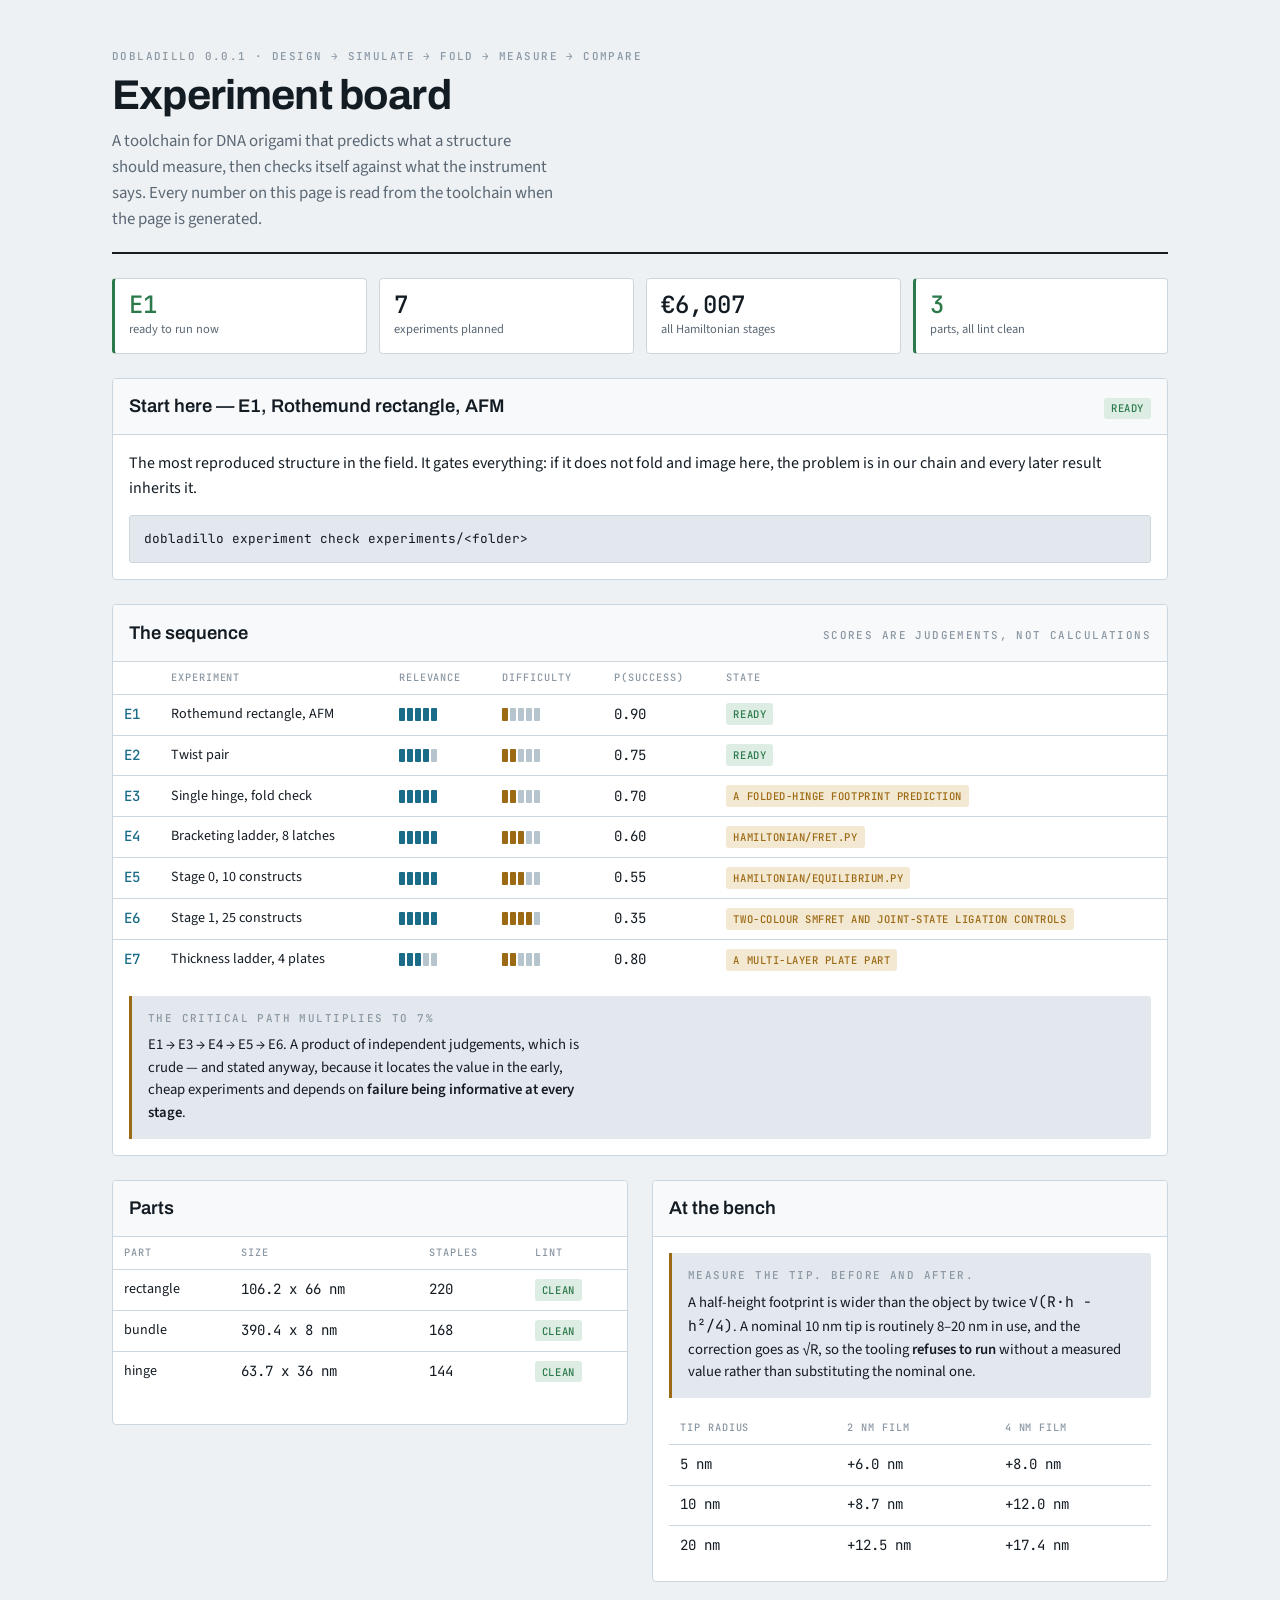
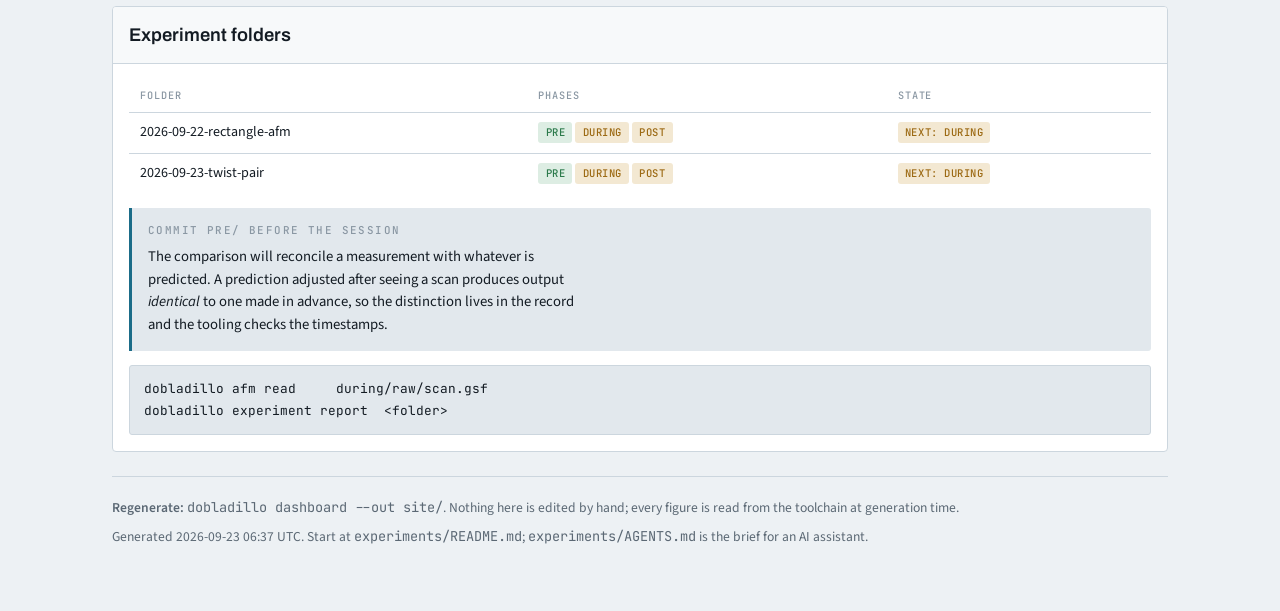
==== dashboard/site/index.html @ 45da9e86 "E2: the readout is a difference of proportions, and it is ready The twist pair does not measure a di" ====
<!doctype html>
<html lang="en"><head><meta charset="utf-8">
<meta name="viewport" content="width=device-width,initial-scale=1">
<title>Dobladillo experiment board</title><link rel="preconnect" href="https://fonts.googleapis.com"><link rel="preconnect" href="https://fonts.gstatic.com" crossorigin><link rel="stylesheet" href="https://fonts.googleapis.com/css2?family=Archivo:wght@500;600;700&family=JetBrains+Mono:wght@400;500&family=Source+Sans+3:wght@400;500;600&display=swap">
<style>
:root{--ground:#EDF1F4;--surface:#FFF;--sunk:#E2E8ED;--raise:#F7F9FA;--ink:#131B23;
--muted:#5B6874;--faint:#8A97A3;--rule:#CCD6DE;--accent:#1B6C88;--accent-soft:#DCEBF0;
--ready:#2C7A4B;--ready-soft:#DDEDE3;--blocked:#9C6A14;--blocked-soft:#F3E8D2;
--bad:#9B3A38;--bad-soft:#F2DEDD;--bar:#B6C4CE;
--fd:"Archivo",system-ui,sans-serif;--fb:"Source Sans 3",system-ui,sans-serif;
--fm:"JetBrains Mono",ui-monospace,monospace}
@media (prefers-color-scheme:dark){:root:not([data-theme="light"]){
--ground:#0D1318;--surface:#141C23;--sunk:#101820;--raise:#1A242C;--ink:#E4EAEF;
--muted:#94A3AF;--faint:#6B7885;--rule:#243039;--accent:#5FB6D1;--accent-soft:#122A33;
--ready:#63C08A;--ready-soft:#12251A;--blocked:#D7A44A;--blocked-soft:#2A2113;
--bad:#E08480;--bad-soft:#2B1615;--bar:#33424E}}
:root[data-theme="dark"]{--ground:#0D1318;--surface:#141C23;--sunk:#101820;--raise:#1A242C;
--ink:#E4EAEF;--muted:#94A3AF;--faint:#6B7885;--rule:#243039;--accent:#5FB6D1;
--accent-soft:#122A33;--ready:#63C08A;--ready-soft:#12251A;--blocked:#D7A44A;
--blocked-soft:#2A2113;--bad:#E08480;--bad-soft:#2B1615;--bar:#33424E}
*{box-sizing:border-box}
body{margin:0;background:var(--ground);color:var(--ink);font-family:var(--fb);font-size:16px;
line-height:1.55;-webkit-font-smoothing:antialiased}
.wrap{max-width:70rem;margin:0 auto;padding:clamp(1.5rem,4vw,3rem) clamp(1rem,3vw,2rem) 4rem;
display:flex;flex-direction:column;gap:1.5rem}
h1,h2{font-family:var(--fd);margin:0;text-wrap:balance}
h1{font-size:clamp(1.75rem,1.3rem + 2vw,2.6rem);font-weight:700;letter-spacing:-.02em;line-height:1.05}
h2{font-size:1.15rem;font-weight:600}
p{margin:0}
.mono,td.num,.stat .v{font-family:var(--fm);font-variant-numeric:tabular-nums}
.eyebrow{font-family:var(--fm);font-size:.68rem;letter-spacing:.13em;text-transform:uppercase;
color:var(--faint);font-weight:500}
header{display:flex;flex-direction:column;gap:.6rem;padding-bottom:1.25rem;border-bottom:2px solid var(--ink)}
.lede{color:var(--muted);max-width:56ch;font-size:1.05rem}
.strip{display:grid;gap:.75rem;grid-template-columns:repeat(auto-fit,minmax(11rem,1fr))}
.stat{background:var(--surface);border:1px solid var(--rule);border-radius:4px;padding:.8rem .9rem;
display:flex;flex-direction:column;gap:.15rem}
.stat .v{font-size:1.5rem;font-weight:500;line-height:1.1}
.stat .k{font-size:.78rem;color:var(--muted)}
.stat.go{border-left:3px solid var(--ready)}.stat.go .v{color:var(--ready)}
.stat.bad{border-left:3px solid var(--bad)}.stat.bad .v{color:var(--bad)}
.panel{background:var(--surface);border:1px solid var(--rule);border-radius:4px;overflow:hidden}
.panel>.head{padding:.85rem 1rem;border-bottom:1px solid var(--rule);background:var(--raise);
display:flex;justify-content:space-between;align-items:baseline;gap:1rem;flex-wrap:wrap}
.panel>.body{padding:1rem;display:flex;flex-direction:column;gap:.9rem}
.scroll{overflow-x:auto}
table{width:100%;border-collapse:collapse;font-size:.88rem}
th{font-family:var(--fm);font-size:.64rem;letter-spacing:.09em;text-transform:uppercase;
color:var(--faint);font-weight:500;text-align:left;padding:.5rem .7rem;white-space:nowrap;
border-bottom:1px solid var(--rule)}
td{padding:.55rem .7rem;border-bottom:1px solid var(--rule);vertical-align:middle}
tbody tr:last-child td{border-bottom:0}
td.num{white-space:nowrap}
.id{font-family:var(--fm);font-weight:500;color:var(--accent)}
.pill{display:inline-block;font-family:var(--fm);font-size:.66rem;letter-spacing:.05em;
text-transform:uppercase;padding:.16rem .45rem;border-radius:3px;white-space:nowrap;font-weight:500}
.p-ready{background:var(--ready-soft);color:var(--ready)}
.p-blocked{background:var(--blocked-soft);color:var(--blocked)}
.p-bad{background:var(--bad-soft);color:var(--bad)}
.bar{display:inline-flex;gap:2px;vertical-align:middle}
.bar i{width:6px;height:13px;background:var(--bar);border-radius:1px;display:block}
.bar i.on{background:var(--accent)}
.bar.risk i.on{background:var(--blocked)}
.cols{display:grid;gap:1.5rem;grid-template-columns:repeat(auto-fit,minmax(20rem,1fr));align-items:start}
.note{background:var(--sunk);border-left:3px solid var(--accent);padding:.85rem 1rem;
display:flex;flex-direction:column;gap:.45rem;border-radius:0 3px 3px 0}
.note.warn{border-left-color:var(--blocked)}
.note.bad{border-left-color:var(--bad)}
.note p{font-size:.92rem;max-width:62ch}
pre{margin:0;background:var(--sunk);border:1px solid var(--rule);border-radius:3px;
padding:.75rem .85rem;overflow-x:auto;font-family:var(--fm);font-size:.8rem;line-height:1.7}
ol{margin:0;padding-left:1.15rem;display:flex;flex-direction:column;gap:.4rem;font-size:.93rem}
strong{font-weight:600}
footer{color:var(--muted);font-size:.85rem;border-top:1px solid var(--rule);padding-top:1.25rem;
display:flex;flex-direction:column;gap:.5rem}
:focus-visible{outline:2px solid var(--accent);outline-offset:2px}
</style></head><body><div class="wrap">

<header><span class="eyebrow">Dobladillo 0.0.1 &middot; design → simulate → fold → measure → compare</span>
<h1>Experiment board</h1>
<p class="lede">A toolchain for DNA origami that predicts what a structure should measure,
then checks itself against what the instrument says. Every number on this page is read
from the toolchain when the page is generated.</p></header>

<div class="strip"><div class="stat go"><span class="v">E1</span><span class="k">ready to run now</span></div>
<div class="stat"><span class="v">7</span><span class="k">experiments planned</span></div>
<div class="stat"><span class="v">&euro;6,007</span><span class="k">all Hamiltonian stages</span></div>
<div class="stat go"><span class="v">3</span><span class="k">parts, all lint clean</span></div></div>

<section class="panel"><div class="head"><h2>Start here — E1, Rothemund rectangle, AFM</h2>
<span class="pill p-ready">ready</span></div>
<div class="body"><p>The most reproduced structure in the field. It gates everything: if it does not fold and image here, the problem is in our chain and every later result inherits it.</p>
<pre>dobladillo experiment check experiments/&lt;folder&gt;</pre></div></section>
<section class="panel"><div class="head"><h2>The sequence</h2>
<span class="eyebrow">scores are judgements, not calculations</span></div>
<div class="scroll"><table><thead><tr><th></th><th>experiment</th><th>relevance</th><th>difficulty</th><th>P(success)</th><th>state</th></tr></thead><tbody><tr><td class="id">E1</td><td>Rothemund rectangle, AFM</td><td><span class="bar"><i class="on"></i><i class="on"></i><i class="on"></i><i class="on"></i><i class="on"></i></span></td><td><span class="bar risk"><i class="on"></i><i></i><i></i><i></i><i></i></span></td><td class="num">0.90</td><td><span class="pill p-ready">ready</span></td></tr><tr><td class="id">E2</td><td>Twist pair</td><td><span class="bar"><i class="on"></i><i class="on"></i><i class="on"></i><i class="on"></i><i></i></span></td><td><span class="bar risk"><i class="on"></i><i class="on"></i><i></i><i></i><i></i></span></td><td class="num">0.75</td><td><span class="pill p-ready">ready</span></td></tr><tr><td class="id">E3</td><td>Single hinge, fold check</td><td><span class="bar"><i class="on"></i><i class="on"></i><i class="on"></i><i class="on"></i><i class="on"></i></span></td><td><span class="bar risk"><i class="on"></i><i class="on"></i><i></i><i></i><i></i></span></td><td class="num">0.70</td><td><span class="pill p-blocked">a folded-hinge footprint prediction</span></td></tr><tr><td class="id">E4</td><td>Bracketing ladder, 8 latches</td><td><span class="bar"><i class="on"></i><i class="on"></i><i class="on"></i><i class="on"></i><i class="on"></i></span></td><td><span class="bar risk"><i class="on"></i><i class="on"></i><i class="on"></i><i></i><i></i></span></td><td class="num">0.60</td><td><span class="pill p-blocked">hamiltonian/fret.py</span></td></tr><tr><td class="id">E5</td><td>Stage 0, 10 constructs</td><td><span class="bar"><i class="on"></i><i class="on"></i><i class="on"></i><i class="on"></i><i class="on"></i></span></td><td><span class="bar risk"><i class="on"></i><i class="on"></i><i class="on"></i><i></i><i></i></span></td><td class="num">0.55</td><td><span class="pill p-blocked">hamiltonian/equilibrium.py</span></td></tr><tr><td class="id">E6</td><td>Stage 1, 25 constructs</td><td><span class="bar"><i class="on"></i><i class="on"></i><i class="on"></i><i class="on"></i><i class="on"></i></span></td><td><span class="bar risk"><i class="on"></i><i class="on"></i><i class="on"></i><i class="on"></i><i></i></span></td><td class="num">0.35</td><td><span class="pill p-blocked">two-colour smFRET and joint-state ligation controls</span></td></tr><tr><td class="id">E7</td><td>Thickness ladder, 4 plates</td><td><span class="bar"><i class="on"></i><i class="on"></i><i class="on"></i><i></i><i></i></span></td><td><span class="bar risk"><i class="on"></i><i class="on"></i><i></i><i></i><i></i></span></td><td class="num">0.80</td><td><span class="pill p-blocked">a multi-layer plate part</span></td></tr></tbody></table></div>
<div class="body"><div class="note warn">
<span class="eyebrow">The critical path multiplies to 7%</span>
<p>E1 → E3 → E4 → E5 → E6. A product of independent judgements,
which is crude — and stated anyway, because it locates the value in the early, cheap
experiments and depends on <strong>failure being informative at every stage</strong>.</p>
</div></div></section>


<div class="cols">
<section class="panel"><div class="head"><h2>Parts</h2></div>
<div class="scroll"><table><thead><tr><th>part</th><th>size</th><th>staples</th><th>lint</th></tr></thead><tbody><tr><td>rectangle</td><td class="num">106.2 x 66 nm</td><td class="num">220</td><td><span class="pill p-ready">clean</span></td></tr><tr><td>bundle</td><td class="num">390.4 x 8 nm</td><td class="num">168</td><td><span class="pill p-ready">clean</span></td></tr><tr><td>hinge</td><td class="num">63.7 x 36 nm</td><td class="num">144</td><td><span class="pill p-ready">clean</span></td></tr></tbody></table></div><div class="body"></div></section>

<section class="panel"><div class="head"><h2>At the bench</h2></div>
<div class="body"><div class="note warn">
<span class="eyebrow">Measure the tip. Before and after.</span>
<p>A half-height footprint is wider than the object by twice
<span class="mono">&radic;(R&middot;h &minus; h&sup2;/4)</span>. A nominal 10 nm tip is
routinely 8&ndash;20 nm in use, and the correction goes as &radic;R, so the tooling
<strong>refuses to run</strong> without a measured value rather than substituting the
nominal one.</p></div>
<div class="scroll"><table><thead><tr><th>tip radius</th><th>2 nm film</th><th>4 nm film</th></tr></thead><tbody><tr><td class="num">5 nm</td><td class="num">+6.0 nm</td><td class="num">+8.0 nm</td></tr><tr><td class="num">10 nm</td><td class="num">+8.7 nm</td><td class="num">+12.0 nm</td></tr><tr><td class="num">20 nm</td><td class="num">+12.5 nm</td><td class="num">+17.4 nm</td></tr></tbody></table></div></div></section>
</div>

<section class="panel"><div class="head"><h2>Experiment folders</h2></div>
<div class="body"><div class="scroll"><table><thead><tr><th>folder</th><th>phases</th><th>state</th></tr></thead><tbody><tr><td>2026-09-22-rectangle-afm</td><td><span class="pill p-ready">pre</span> <span class="pill p-blocked">during</span> <span class="pill p-blocked">post</span></td><td><span class="pill p-blocked">next: during</span></td></tr><tr><td>2026-09-23-twist-pair</td><td><span class="pill p-ready">pre</span> <span class="pill p-blocked">during</span> <span class="pill p-blocked">post</span></td><td><span class="pill p-blocked">next: during</span></td></tr></tbody></table></div>
<div class="note"><span class="eyebrow">Commit <span class="mono">pre/</span> before the session</span>
<p>The comparison will reconcile a measurement with whatever is predicted. A prediction
adjusted after seeing a scan produces output <em>identical</em> to one made in advance, so
the distinction lives in the record and the tooling checks the timestamps.</p></div>
<pre>dobladillo afm read     during/raw/scan.gsf
dobladillo experiment report  &lt;folder&gt;</pre></div></section>

<footer><p><strong>Regenerate:</strong> <span class="mono">dobladillo dashboard --out site/</span>.
Nothing here is edited by hand; every figure is read from the toolchain at generation time.</p>
<p>Generated 2026-09-23 06:37 UTC.
Start at <span class="mono">experiments/README.md</span>;
<span class="mono">experiments/AGENTS.md</span> is the brief for an AI assistant.</p></footer>
</div>
<script id="state" type="application/json">{"version": "0.0.1", "experiments": [{"id": "E1", "title": "Rothemund rectangle, AFM", "epic": null, "relevance": 5, "difficulty": 1, "success": 0.9, "ready": true, "blocked_by": "", "why": "The most reproduced structure in the field. It gates everything: if it does not fold and image here, the problem is in our chain and every later result inherits it.", "on_critical_path": true}, {"id": "E2", "title": "Twist pair", "epic": null, "relevance": 4, "difficulty": 2, "success": 0.75, "ready": true, "blocked_by": "", "why": "Validates the twist correction that every square-lattice dimension rests on. Whether deleting one base every 64 cancels the twist in practice is visible in an AFM image and nowhere else.", "on_critical_path": false}, {"id": "E3", "title": "Single hinge, fold check", "epic": 2, "relevance": 5, "difficulty": 2, "success": 0.7, "ready": false, "blocked_by": "a folded-hinge footprint prediction", "why": "The cheapest thing that can invalidate the hinge line. One construct rather than eight, and the original plan went straight from 'no hinge has ever been folded' to an eight-construct ladder with a FRET readout.", "on_critical_path": true}, {"id": "E4", "title": "Bracketing ladder, 8 latches", "epic": 2, "relevance": 5, "difficulty": 3, "success": 0.6, "ready": false, "blocked_by": "hamiltonian/fret.py", "why": "Locates the conformational offset. Without it Stage 0 can return ten saturated measurements and no information, because a FRET probability is informative over only about 2.9 kT and the offset slides the whole sweep.", "on_critical_path": true}, {"id": "E5", "title": "Stage 0, 10 constructs", "epic": 2, "relevance": 5, "difficulty": 3, "success": 0.55, "ready": false, "blocked_by": "hamiltonian/equilibrium.py", "why": "Measures the manufacturing noise floor, which sets the resolution of everything after it. Its intercept is also the only measurement of the conformational cost of closing.", "on_critical_path": true}, {"id": "E6", "title": "Stage 1, 25 constructs", "epic": 2, "relevance": 5, "difficulty": 4, "success": 0.35, "ready": false, "blocked_by": "two-colour smFRET and joint-state ligation controls", "why": "The decision point. Is the coupling constant when the biases are varied? If not there is no Hamiltonian, only a coupled system \u2014 which is a real finding about molecular coupling and is publishable.", "on_critical_path": true}, {"id": "E7", "title": "Thickness ladder, 4 plates", "epic": 3, "relevance": 3, "difficulty": 2, "success": 0.8, "ready": false, "blocked_by": "a multi-layer plate part", "why": "The offer to the AFM partner. A stiffness standard tests one number; a thickness ladder tests the whole inference chain, and needs no prior agreement on what DNA's modulus is.", "on_critical_path": false}], "critical_path": ["E1", "E3", "E4", "E5", "E6"], "critical_probability": 0.0728, "stages": [{"stage": "bracketing", "purpose": "Locate the conformational offset, so that Stage 0's sweep is placed inside the window where a probability carries information rather than beside it", "constructs": 8, "core_staples": 200, "variant_staples": 96, "total_staples": 296, "modified_oligos": 2, "modified_oligo_cost_eur": 300.0, "estimated_cost_eur": 1247.0, "cost_if_not_shared_eur": 5120.0, "saved_by_sharing_eur": 3873.0, "core_id": "single-hinge", "controls": ["The same FRET calibration as Stage 0: this is a probability measurement and inherits every systematic of one."], "notes": ["Run before ordering Stage 0, not alongside it. Its output is which latch to centre the sweep on; ordering both at once throws that away.", "A run where no rung reads informatively is not a failed measurement. It says the offset is outside the reachable range, and the joint length, not the latch, is what has to change."]}, {"stage": "0", "purpose": "dG_eff against latch design, and the construct-to-construct scatter", "constructs": 10, "core_staples": 200, "variant_staples": 120, "total_staples": 320, "modified_oligos": 2, "modified_oligo_cost_eur": 300.0, "estimated_cost_eur": 1324.0, "cost_if_not_shared_eur": 6400.0, "saved_by_sharing_eur": 5076.0, "core_id": "single-hinge", "controls": ["at least 3 independent folds of every construct, to separate folding variance from synthesis variance", "at least 2 independent oligo syntheses for a subset, for the same reason", "AFM on each, to confirm the structure folded at all before its dG is believed"], "notes": ["go/no-go: scatter at fixed design below 0.3 kT. This is TIGHTER than the source document's ~1 kT, because at 1 kT a designed 1 kT coupling returns with a median error near 0.85 kT and Stage 1 cannot then meet its own criterion.", "the GC axis is swept at a fixed 8 bp length so length and composition do not move together and become unattributable", "the FRET pair sits across the hinge joint, which is core geometry, so two modified oligos serve the whole series rather than two per construct: EUR 300 instead of EUR 3000"]}, {"stage": "1", "purpose": "measure J, and verify it is constant as h1 and h2 are varied", "constructs": 25, "core_staples": 380, "variant_staples": 800, "total_staples": 1180, "modified_oligos": 4, "modified_oligo_cost_eur": 600.0, "estimated_cost_eur": 4376.0, "cost_if_not_shared_eur": 30400.0, "saved_by_sharing_eur": 26024.0, "core_id": "two-hinge", "controls": ["an UNCOUPLED pair at every bias setting: two hinges far apart on the same plate, no strut. Any correlation measured there is an artefact, and it quantifies the background that |J| has to beat", "locked constructs in ALL FOUR joint states (++, +-, -+, --), not in the two states of one spin. This project's simulation shows a ligation bias that depends on each spin separately is algebraically a field shift and CANNOT corrupt J; only a bias depending on the joint state can, and it adds exactly half itself to the apparent coupling. Calibrating per-site efficiency is therefore the wrong control", "two initial conditions for every measurement -- annealed from high T, and released from a locked state -- confirming they converge"], "notes": ["go/no-go: |J| above the Stage 0 noise floor by 3 sigma; J constant across the bias grid to 0.3 kT; uncoupled control below the noise floor", "the key plot is fitted J against applied (h1, h2). A slope means the couplings are bias-dependent and the pairwise Ising form is wrong", "a negative result here is publishable and is a real finding about molecular coupling"]}], "programme_cost": {"stages": ["bracketing", "0", "1"], "cores": ["single-hinge", "two-hinge"], "core_staples": 580, "variant_staples": 1016, "modified_oligos": 6, "total_eur": 6007.0, "naive_sum_of_stages_eur": 6947.0}, "tip_table": [{"radius_nm": 5.0, "widening_nm": {"2.0": 6.0, "4.0": 8.0}}, {"radius_nm": 10.0, "widening_nm": {"2.0": 8.7, "4.0": 12.0}}, {"radius_nm": 20.0, "widening_nm": {"2.0": 12.5, "4.0": 17.4}}], "parts": [{"name": "rectangle", "dimensions_nm": {"width": 106.2, "height": 66.0}, "staples": 220, "violations": 0, "clean": true, "worst": "", "outlines": [{"origin": "designed", "definition": "base count times rise, as an idealised rectangle", "points": [[-53.1, -33.0], [53.1, -33.0], [53.1, 33.0], [-53.1, 33.0]]}]}, {"name": "bundle", "dimensions_nm": {"length": 390.4, "diameter": 8.0}, "staples": 168, "violations": 0, "clean": true, "worst": "", "outlines": [{"origin": "designed", "definition": "base count times rise, as an idealised rectangle", "points": [[-195.2, -4.0], [195.2, -4.0], [195.2, 4.0], [-195.2, 4.0]]}]}, {"name": "hinge", "dimensions_nm": {"width": 63.7, "height": 36.0}, "staples": 144, "violations": 0, "clean": true, "worst": "", "outlines": [{"origin": "designed", "definition": "base count times rise, as an idealised rectangle", "points": [[-31.85, -18.0], [31.85, -18.0], [31.85, 18.0], [-31.85, 18.0]]}]}], "folders": [{"name": "2026-09-22-rectangle-afm", "ready_for": "during", "believable": false, "problems": [], "phases": {"pre": true, "during": false, "post": false}}, {"name": "2026-09-23-twist-pair", "ready_for": "during", "believable": false, "problems": [], "phases": {"pre": true, "during": false, "post": false}}]}</script>
</body></html>
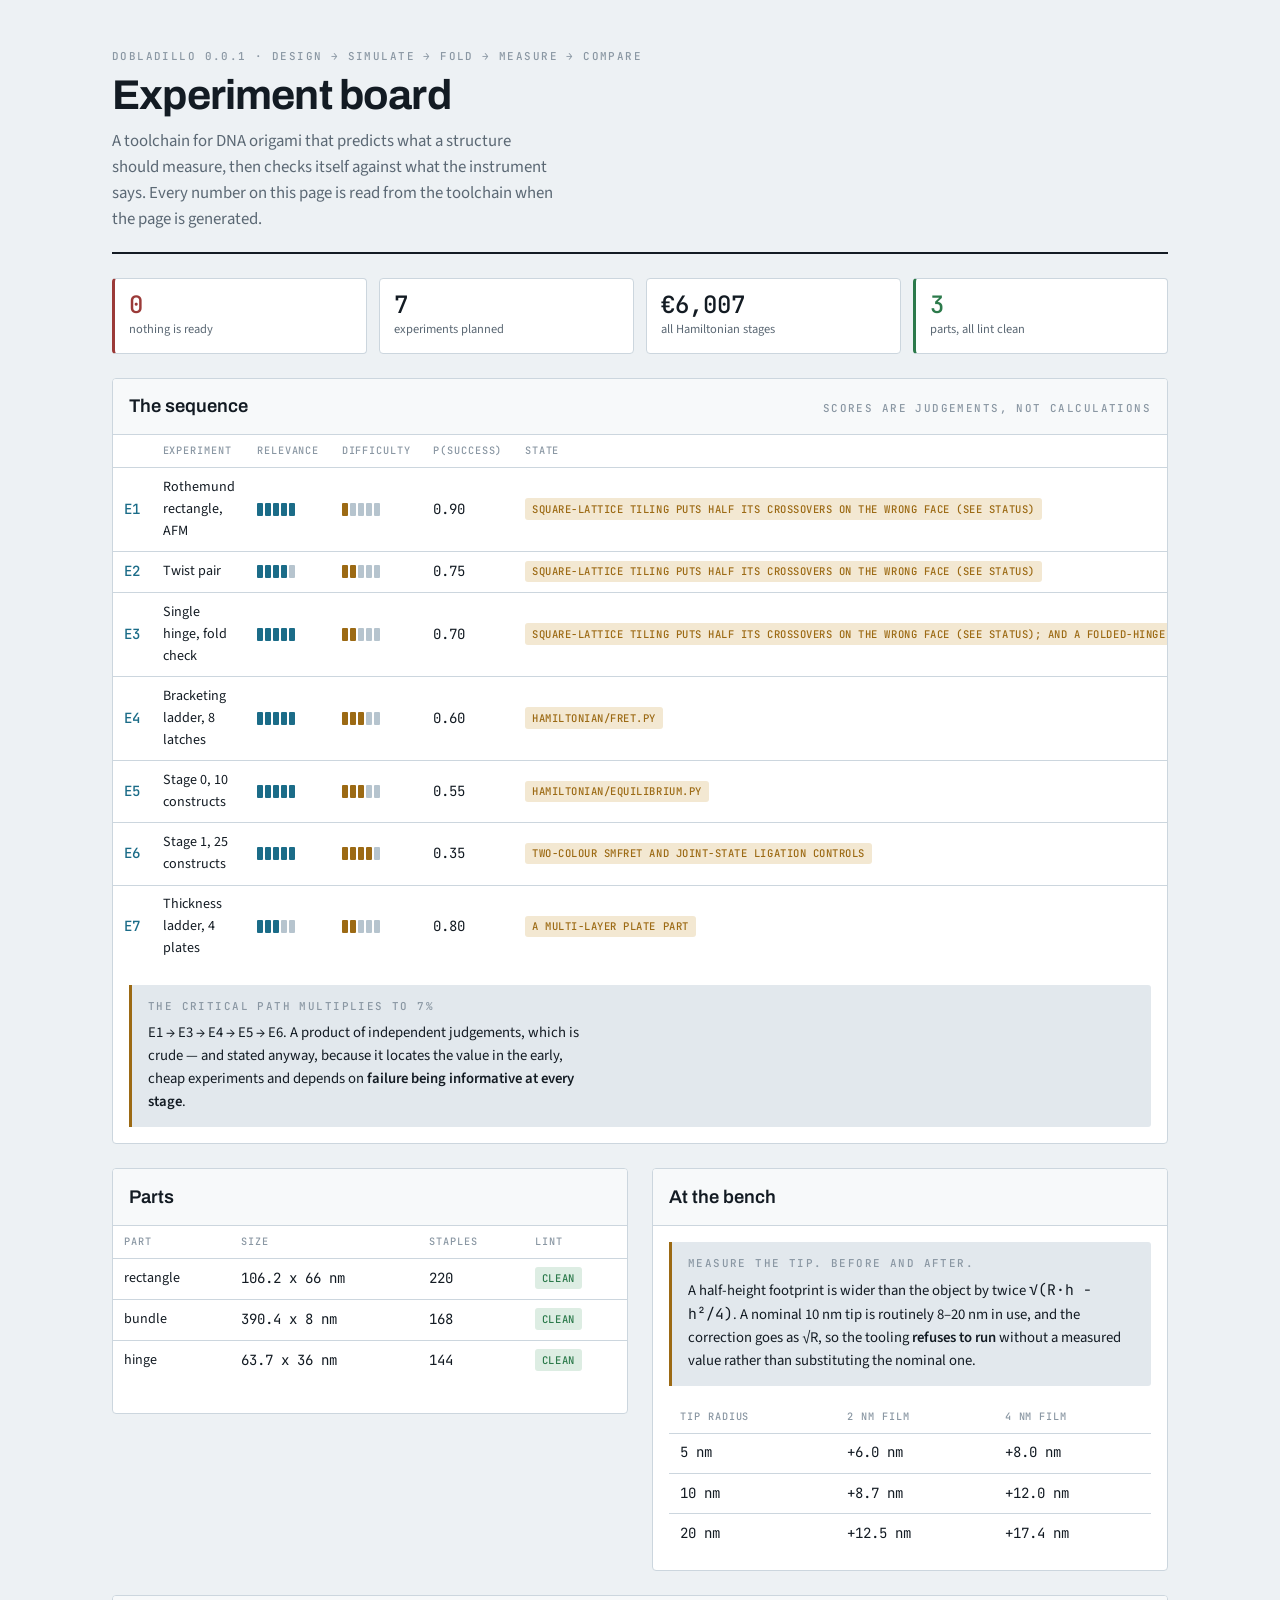
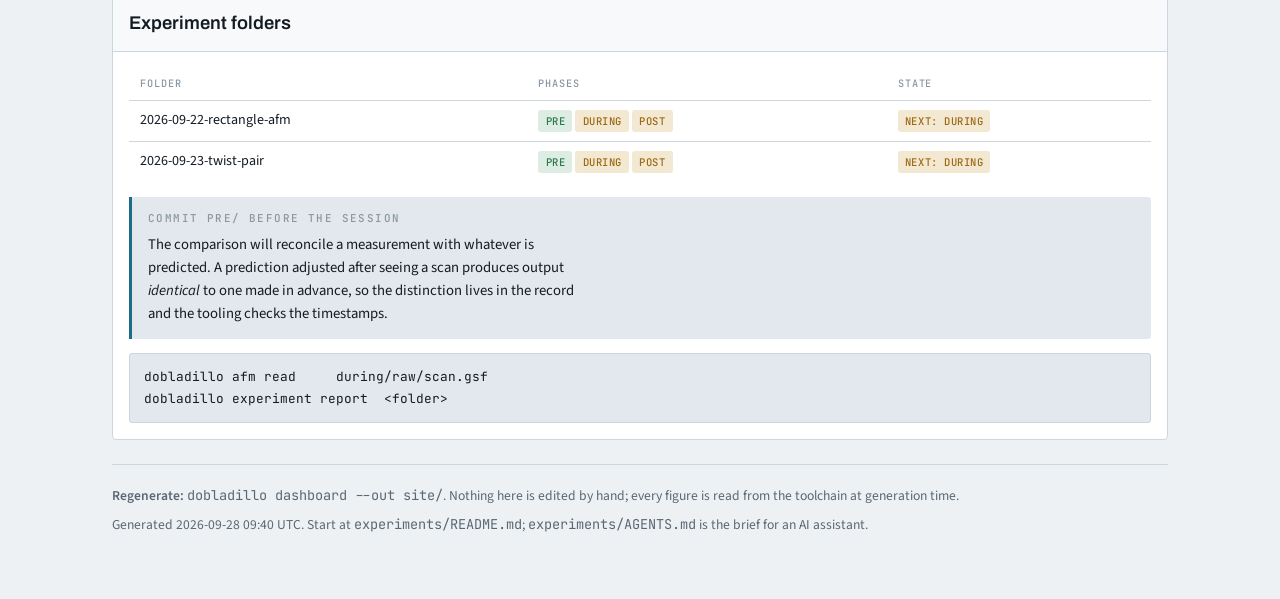
==== commit 3ad029e1: "Block E1-E3: our square-lattice tiling puts half its crossovers on the wrong face Found while starti" ====
--- a/dashboard/site/index.html
+++ b/dashboard/site/index.html
@@ -82,18 +82,14 @@
 then checks itself against what the instrument says. Every number on this page is read
 from the toolchain when the page is generated.</p></header>
 
-<div class="strip"><div class="stat go"><span class="v">E1</span><span class="k">ready to run now</span></div>
+<div class="strip"><div class="stat bad"><span class="v">0</span><span class="k">nothing is ready</span></div>
 <div class="stat"><span class="v">7</span><span class="k">experiments planned</span></div>
 <div class="stat"><span class="v">&euro;6,007</span><span class="k">all Hamiltonian stages</span></div>
 <div class="stat go"><span class="v">3</span><span class="k">parts, all lint clean</span></div></div>
 
-<section class="panel"><div class="head"><h2>Start here — E1, Rothemund rectangle, AFM</h2>
-<span class="pill p-ready">ready</span></div>
-<div class="body"><p>The most reproduced structure in the field. It gates everything: if it does not fold and image here, the problem is in our chain and every later result inherits it.</p>
-<pre>dobladillo experiment check experiments/&lt;folder&gt;</pre></div></section>
 <section class="panel"><div class="head"><h2>The sequence</h2>
 <span class="eyebrow">scores are judgements, not calculations</span></div>
-<div class="scroll"><table><thead><tr><th></th><th>experiment</th><th>relevance</th><th>difficulty</th><th>P(success)</th><th>state</th></tr></thead><tbody><tr><td class="id">E1</td><td>Rothemund rectangle, AFM</td><td><span class="bar"><i class="on"></i><i class="on"></i><i class="on"></i><i class="on"></i><i class="on"></i></span></td><td><span class="bar risk"><i class="on"></i><i></i><i></i><i></i><i></i></span></td><td class="num">0.90</td><td><span class="pill p-ready">ready</span></td></tr><tr><td class="id">E2</td><td>Twist pair</td><td><span class="bar"><i class="on"></i><i class="on"></i><i class="on"></i><i class="on"></i><i></i></span></td><td><span class="bar risk"><i class="on"></i><i class="on"></i><i></i><i></i><i></i></span></td><td class="num">0.75</td><td><span class="pill p-ready">ready</span></td></tr><tr><td class="id">E3</td><td>Single hinge, fold check</td><td><span class="bar"><i class="on"></i><i class="on"></i><i class="on"></i><i class="on"></i><i class="on"></i></span></td><td><span class="bar risk"><i class="on"></i><i class="on"></i><i></i><i></i><i></i></span></td><td class="num">0.70</td><td><span class="pill p-blocked">a folded-hinge footprint prediction</span></td></tr><tr><td class="id">E4</td><td>Bracketing ladder, 8 latches</td><td><span class="bar"><i class="on"></i><i class="on"></i><i class="on"></i><i class="on"></i><i class="on"></i></span></td><td><span class="bar risk"><i class="on"></i><i class="on"></i><i class="on"></i><i></i><i></i></span></td><td class="num">0.60</td><td><span class="pill p-blocked">hamiltonian/fret.py</span></td></tr><tr><td class="id">E5</td><td>Stage 0, 10 constructs</td><td><span class="bar"><i class="on"></i><i class="on"></i><i class="on"></i><i class="on"></i><i class="on"></i></span></td><td><span class="bar risk"><i class="on"></i><i class="on"></i><i class="on"></i><i></i><i></i></span></td><td class="num">0.55</td><td><span class="pill p-blocked">hamiltonian/equilibrium.py</span></td></tr><tr><td class="id">E6</td><td>Stage 1, 25 constructs</td><td><span class="bar"><i class="on"></i><i class="on"></i><i class="on"></i><i class="on"></i><i class="on"></i></span></td><td><span class="bar risk"><i class="on"></i><i class="on"></i><i class="on"></i><i class="on"></i><i></i></span></td><td class="num">0.35</td><td><span class="pill p-blocked">two-colour smFRET and joint-state ligation controls</span></td></tr><tr><td class="id">E7</td><td>Thickness ladder, 4 plates</td><td><span class="bar"><i class="on"></i><i class="on"></i><i class="on"></i><i></i><i></i></span></td><td><span class="bar risk"><i class="on"></i><i class="on"></i><i></i><i></i><i></i></span></td><td class="num">0.80</td><td><span class="pill p-blocked">a multi-layer plate part</span></td></tr></tbody></table></div>
+<div class="scroll"><table><thead><tr><th></th><th>experiment</th><th>relevance</th><th>difficulty</th><th>P(success)</th><th>state</th></tr></thead><tbody><tr><td class="id">E1</td><td>Rothemund rectangle, AFM</td><td><span class="bar"><i class="on"></i><i class="on"></i><i class="on"></i><i class="on"></i><i class="on"></i></span></td><td><span class="bar risk"><i class="on"></i><i></i><i></i><i></i><i></i></span></td><td class="num">0.90</td><td><span class="pill p-blocked">square-lattice tiling puts half its crossovers on the wrong face (see STATUS)</span></td></tr><tr><td class="id">E2</td><td>Twist pair</td><td><span class="bar"><i class="on"></i><i class="on"></i><i class="on"></i><i class="on"></i><i></i></span></td><td><span class="bar risk"><i class="on"></i><i class="on"></i><i></i><i></i><i></i></span></td><td class="num">0.75</td><td><span class="pill p-blocked">square-lattice tiling puts half its crossovers on the wrong face (see STATUS)</span></td></tr><tr><td class="id">E3</td><td>Single hinge, fold check</td><td><span class="bar"><i class="on"></i><i class="on"></i><i class="on"></i><i class="on"></i><i class="on"></i></span></td><td><span class="bar risk"><i class="on"></i><i class="on"></i><i></i><i></i><i></i></span></td><td class="num">0.70</td><td><span class="pill p-blocked">square-lattice tiling puts half its crossovers on the wrong face (see STATUS); and a folded-hinge footprint prediction</span></td></tr><tr><td class="id">E4</td><td>Bracketing ladder, 8 latches</td><td><span class="bar"><i class="on"></i><i class="on"></i><i class="on"></i><i class="on"></i><i class="on"></i></span></td><td><span class="bar risk"><i class="on"></i><i class="on"></i><i class="on"></i><i></i><i></i></span></td><td class="num">0.60</td><td><span class="pill p-blocked">hamiltonian/fret.py</span></td></tr><tr><td class="id">E5</td><td>Stage 0, 10 constructs</td><td><span class="bar"><i class="on"></i><i class="on"></i><i class="on"></i><i class="on"></i><i class="on"></i></span></td><td><span class="bar risk"><i class="on"></i><i class="on"></i><i class="on"></i><i></i><i></i></span></td><td class="num">0.55</td><td><span class="pill p-blocked">hamiltonian/equilibrium.py</span></td></tr><tr><td class="id">E6</td><td>Stage 1, 25 constructs</td><td><span class="bar"><i class="on"></i><i class="on"></i><i class="on"></i><i class="on"></i><i class="on"></i></span></td><td><span class="bar risk"><i class="on"></i><i class="on"></i><i class="on"></i><i class="on"></i><i></i></span></td><td class="num">0.35</td><td><span class="pill p-blocked">two-colour smFRET and joint-state ligation controls</span></td></tr><tr><td class="id">E7</td><td>Thickness ladder, 4 plates</td><td><span class="bar"><i class="on"></i><i class="on"></i><i class="on"></i><i></i><i></i></span></td><td><span class="bar risk"><i class="on"></i><i class="on"></i><i></i><i></i><i></i></span></td><td class="num">0.80</td><td><span class="pill p-blocked">a multi-layer plate part</span></td></tr></tbody></table></div>
 <div class="body"><div class="note warn">
 <span class="eyebrow">The critical path multiplies to 7%</span>
 <p>E1 → E3 → E4 → E5 → E6. A product of independent judgements,
@@ -128,9 +124,9 @@
 
 <footer><p><strong>Regenerate:</strong> <span class="mono">dobladillo dashboard --out site/</span>.
 Nothing here is edited by hand; every figure is read from the toolchain at generation time.</p>
-<p>Generated 2026-09-23 06:37 UTC.
+<p>Generated 2026-09-28 09:40 UTC.
 Start at <span class="mono">experiments/README.md</span>;
 <span class="mono">experiments/AGENTS.md</span> is the brief for an AI assistant.</p></footer>
 </div>
-<script id="state" type="application/json">{"version": "0.0.1", "experiments": [{"id": "E1", "title": "Rothemund rectangle, AFM", "epic": null, "relevance": 5, "difficulty": 1, "success": 0.9, "ready": true, "blocked_by": "", "why": "The most reproduced structure in the field. It gates everything: if it does not fold and image here, the problem is in our chain and every later result inherits it.", "on_critical_path": true}, {"id": "E2", "title": "Twist pair", "epic": null, "relevance": 4, "difficulty": 2, "success": 0.75, "ready": true, "blocked_by": "", "why": "Validates the twist correction that every square-lattice dimension rests on. Whether deleting one base every 64 cancels the twist in practice is visible in an AFM image and nowhere else.", "on_critical_path": false}, {"id": "E3", "title": "Single hinge, fold check", "epic": 2, "relevance": 5, "difficulty": 2, "success": 0.7, "ready": false, "blocked_by": "a folded-hinge footprint prediction", "why": "The cheapest thing that can invalidate the hinge line. One construct rather than eight, and the original plan went straight from 'no hinge has ever been folded' to an eight-construct ladder with a FRET readout.", "on_critical_path": true}, {"id": "E4", "title": "Bracketing ladder, 8 latches", "epic": 2, "relevance": 5, "difficulty": 3, "success": 0.6, "ready": false, "blocked_by": "hamiltonian/fret.py", "why": "Locates the conformational offset. Without it Stage 0 can return ten saturated measurements and no information, because a FRET probability is informative over only about 2.9 kT and the offset slides the whole sweep.", "on_critical_path": true}, {"id": "E5", "title": "Stage 0, 10 constructs", "epic": 2, "relevance": 5, "difficulty": 3, "success": 0.55, "ready": false, "blocked_by": "hamiltonian/equilibrium.py", "why": "Measures the manufacturing noise floor, which sets the resolution of everything after it. Its intercept is also the only measurement of the conformational cost of closing.", "on_critical_path": true}, {"id": "E6", "title": "Stage 1, 25 constructs", "epic": 2, "relevance": 5, "difficulty": 4, "success": 0.35, "ready": false, "blocked_by": "two-colour smFRET and joint-state ligation controls", "why": "The decision point. Is the coupling constant when the biases are varied? If not there is no Hamiltonian, only a coupled system \u2014 which is a real finding about molecular coupling and is publishable.", "on_critical_path": true}, {"id": "E7", "title": "Thickness ladder, 4 plates", "epic": 3, "relevance": 3, "difficulty": 2, "success": 0.8, "ready": false, "blocked_by": "a multi-layer plate part", "why": "The offer to the AFM partner. A stiffness standard tests one number; a thickness ladder tests the whole inference chain, and needs no prior agreement on what DNA's modulus is.", "on_critical_path": false}], "critical_path": ["E1", "E3", "E4", "E5", "E6"], "critical_probability": 0.0728, "stages": [{"stage": "bracketing", "purpose": "Locate the conformational offset, so that Stage 0's sweep is placed inside the window where a probability carries information rather than beside it", "constructs": 8, "core_staples": 200, "variant_staples": 96, "total_staples": 296, "modified_oligos": 2, "modified_oligo_cost_eur": 300.0, "estimated_cost_eur": 1247.0, "cost_if_not_shared_eur": 5120.0, "saved_by_sharing_eur": 3873.0, "core_id": "single-hinge", "controls": ["The same FRET calibration as Stage 0: this is a probability measurement and inherits every systematic of one."], "notes": ["Run before ordering Stage 0, not alongside it. Its output is which latch to centre the sweep on; ordering both at once throws that away.", "A run where no rung reads informatively is not a failed measurement. It says the offset is outside the reachable range, and the joint length, not the latch, is what has to change."]}, {"stage": "0", "purpose": "dG_eff against latch design, and the construct-to-construct scatter", "constructs": 10, "core_staples": 200, "variant_staples": 120, "total_staples": 320, "modified_oligos": 2, "modified_oligo_cost_eur": 300.0, "estimated_cost_eur": 1324.0, "cost_if_not_shared_eur": 6400.0, "saved_by_sharing_eur": 5076.0, "core_id": "single-hinge", "controls": ["at least 3 independent folds of every construct, to separate folding variance from synthesis variance", "at least 2 independent oligo syntheses for a subset, for the same reason", "AFM on each, to confirm the structure folded at all before its dG is believed"], "notes": ["go/no-go: scatter at fixed design below 0.3 kT. This is TIGHTER than the source document's ~1 kT, because at 1 kT a designed 1 kT coupling returns with a median error near 0.85 kT and Stage 1 cannot then meet its own criterion.", "the GC axis is swept at a fixed 8 bp length so length and composition do not move together and become unattributable", "the FRET pair sits across the hinge joint, which is core geometry, so two modified oligos serve the whole series rather than two per construct: EUR 300 instead of EUR 3000"]}, {"stage": "1", "purpose": "measure J, and verify it is constant as h1 and h2 are varied", "constructs": 25, "core_staples": 380, "variant_staples": 800, "total_staples": 1180, "modified_oligos": 4, "modified_oligo_cost_eur": 600.0, "estimated_cost_eur": 4376.0, "cost_if_not_shared_eur": 30400.0, "saved_by_sharing_eur": 26024.0, "core_id": "two-hinge", "controls": ["an UNCOUPLED pair at every bias setting: two hinges far apart on the same plate, no strut. Any correlation measured there is an artefact, and it quantifies the background that |J| has to beat", "locked constructs in ALL FOUR joint states (++, +-, -+, --), not in the two states of one spin. This project's simulation shows a ligation bias that depends on each spin separately is algebraically a field shift and CANNOT corrupt J; only a bias depending on the joint state can, and it adds exactly half itself to the apparent coupling. Calibrating per-site efficiency is therefore the wrong control", "two initial conditions for every measurement -- annealed from high T, and released from a locked state -- confirming they converge"], "notes": ["go/no-go: |J| above the Stage 0 noise floor by 3 sigma; J constant across the bias grid to 0.3 kT; uncoupled control below the noise floor", "the key plot is fitted J against applied (h1, h2). A slope means the couplings are bias-dependent and the pairwise Ising form is wrong", "a negative result here is publishable and is a real finding about molecular coupling"]}], "programme_cost": {"stages": ["bracketing", "0", "1"], "cores": ["single-hinge", "two-hinge"], "core_staples": 580, "variant_staples": 1016, "modified_oligos": 6, "total_eur": 6007.0, "naive_sum_of_stages_eur": 6947.0}, "tip_table": [{"radius_nm": 5.0, "widening_nm": {"2.0": 6.0, "4.0": 8.0}}, {"radius_nm": 10.0, "widening_nm": {"2.0": 8.7, "4.0": 12.0}}, {"radius_nm": 20.0, "widening_nm": {"2.0": 12.5, "4.0": 17.4}}], "parts": [{"name": "rectangle", "dimensions_nm": {"width": 106.2, "height": 66.0}, "staples": 220, "violations": 0, "clean": true, "worst": "", "outlines": [{"origin": "designed", "definition": "base count times rise, as an idealised rectangle", "points": [[-53.1, -33.0], [53.1, -33.0], [53.1, 33.0], [-53.1, 33.0]]}]}, {"name": "bundle", "dimensions_nm": {"length": 390.4, "diameter": 8.0}, "staples": 168, "violations": 0, "clean": true, "worst": "", "outlines": [{"origin": "designed", "definition": "base count times rise, as an idealised rectangle", "points": [[-195.2, -4.0], [195.2, -4.0], [195.2, 4.0], [-195.2, 4.0]]}]}, {"name": "hinge", "dimensions_nm": {"width": 63.7, "height": 36.0}, "staples": 144, "violations": 0, "clean": true, "worst": "", "outlines": [{"origin": "designed", "definition": "base count times rise, as an idealised rectangle", "points": [[-31.85, -18.0], [31.85, -18.0], [31.85, 18.0], [-31.85, 18.0]]}]}], "folders": [{"name": "2026-09-22-rectangle-afm", "ready_for": "during", "believable": false, "problems": [], "phases": {"pre": true, "during": false, "post": false}}, {"name": "2026-09-23-twist-pair", "ready_for": "during", "believable": false, "problems": [], "phases": {"pre": true, "during": false, "post": false}}]}</script>
+<script id="state" type="application/json">{"version": "0.0.1", "experiments": [{"id": "E1", "title": "Rothemund rectangle, AFM", "epic": null, "relevance": 5, "difficulty": 1, "success": 0.9, "ready": false, "blocked_by": "square-lattice tiling puts half its crossovers on the wrong face (see STATUS)", "why": "The most reproduced structure in the field. It gates everything: if it does not fold and image here, the problem is in our chain and every later result inherits it.", "on_critical_path": true}, {"id": "E2", "title": "Twist pair", "epic": null, "relevance": 4, "difficulty": 2, "success": 0.75, "ready": false, "blocked_by": "square-lattice tiling puts half its crossovers on the wrong face (see STATUS)", "why": "Validates the twist correction that every square-lattice dimension rests on. Whether deleting one base every 64 cancels the twist in practice is visible in an AFM image and nowhere else.", "on_critical_path": false}, {"id": "E3", "title": "Single hinge, fold check", "epic": 2, "relevance": 5, "difficulty": 2, "success": 0.7, "ready": false, "blocked_by": "square-lattice tiling puts half its crossovers on the wrong face (see STATUS); and a folded-hinge footprint prediction", "why": "The cheapest thing that can invalidate the hinge line. One construct rather than eight, and the original plan went straight from 'no hinge has ever been folded' to an eight-construct ladder with a FRET readout.", "on_critical_path": true}, {"id": "E4", "title": "Bracketing ladder, 8 latches", "epic": 2, "relevance": 5, "difficulty": 3, "success": 0.6, "ready": false, "blocked_by": "hamiltonian/fret.py", "why": "Locates the conformational offset. Without it Stage 0 can return ten saturated measurements and no information, because a FRET probability is informative over only about 2.9 kT and the offset slides the whole sweep.", "on_critical_path": true}, {"id": "E5", "title": "Stage 0, 10 constructs", "epic": 2, "relevance": 5, "difficulty": 3, "success": 0.55, "ready": false, "blocked_by": "hamiltonian/equilibrium.py", "why": "Measures the manufacturing noise floor, which sets the resolution of everything after it. Its intercept is also the only measurement of the conformational cost of closing.", "on_critical_path": true}, {"id": "E6", "title": "Stage 1, 25 constructs", "epic": 2, "relevance": 5, "difficulty": 4, "success": 0.35, "ready": false, "blocked_by": "two-colour smFRET and joint-state ligation controls", "why": "The decision point. Is the coupling constant when the biases are varied? If not there is no Hamiltonian, only a coupled system \u2014 which is a real finding about molecular coupling and is publishable.", "on_critical_path": true}, {"id": "E7", "title": "Thickness ladder, 4 plates", "epic": 3, "relevance": 3, "difficulty": 2, "success": 0.8, "ready": false, "blocked_by": "a multi-layer plate part", "why": "The offer to the AFM partner. A stiffness standard tests one number; a thickness ladder tests the whole inference chain, and needs no prior agreement on what DNA's modulus is.", "on_critical_path": false}], "critical_path": ["E1", "E3", "E4", "E5", "E6"], "critical_probability": 0.0728, "stages": [{"stage": "bracketing", "purpose": "Locate the conformational offset, so that Stage 0's sweep is placed inside the window where a probability carries information rather than beside it", "constructs": 8, "core_staples": 200, "variant_staples": 96, "total_staples": 296, "modified_oligos": 2, "modified_oligo_cost_eur": 300.0, "estimated_cost_eur": 1247.0, "cost_if_not_shared_eur": 5120.0, "saved_by_sharing_eur": 3873.0, "core_id": "single-hinge", "controls": ["The same FRET calibration as Stage 0: this is a probability measurement and inherits every systematic of one."], "notes": ["Run before ordering Stage 0, not alongside it. Its output is which latch to centre the sweep on; ordering both at once throws that away.", "A run where no rung reads informatively is not a failed measurement. It says the offset is outside the reachable range, and the joint length, not the latch, is what has to change."]}, {"stage": "0", "purpose": "dG_eff against latch design, and the construct-to-construct scatter", "constructs": 10, "core_staples": 200, "variant_staples": 120, "total_staples": 320, "modified_oligos": 2, "modified_oligo_cost_eur": 300.0, "estimated_cost_eur": 1324.0, "cost_if_not_shared_eur": 6400.0, "saved_by_sharing_eur": 5076.0, "core_id": "single-hinge", "controls": ["at least 3 independent folds of every construct, to separate folding variance from synthesis variance", "at least 2 independent oligo syntheses for a subset, for the same reason", "AFM on each, to confirm the structure folded at all before its dG is believed"], "notes": ["go/no-go: scatter at fixed design below 0.3 kT. This is TIGHTER than the source document's ~1 kT, because at 1 kT a designed 1 kT coupling returns with a median error near 0.85 kT and Stage 1 cannot then meet its own criterion.", "the GC axis is swept at a fixed 8 bp length so length and composition do not move together and become unattributable", "the FRET pair sits across the hinge joint, which is core geometry, so two modified oligos serve the whole series rather than two per construct: EUR 300 instead of EUR 3000"]}, {"stage": "1", "purpose": "measure J, and verify it is constant as h1 and h2 are varied", "constructs": 25, "core_staples": 380, "variant_staples": 800, "total_staples": 1180, "modified_oligos": 4, "modified_oligo_cost_eur": 600.0, "estimated_cost_eur": 4376.0, "cost_if_not_shared_eur": 30400.0, "saved_by_sharing_eur": 26024.0, "core_id": "two-hinge", "controls": ["an UNCOUPLED pair at every bias setting: two hinges far apart on the same plate, no strut. Any correlation measured there is an artefact, and it quantifies the background that |J| has to beat", "locked constructs in ALL FOUR joint states (++, +-, -+, --), not in the two states of one spin. This project's simulation shows a ligation bias that depends on each spin separately is algebraically a field shift and CANNOT corrupt J; only a bias depending on the joint state can, and it adds exactly half itself to the apparent coupling. Calibrating per-site efficiency is therefore the wrong control", "two initial conditions for every measurement -- annealed from high T, and released from a locked state -- confirming they converge"], "notes": ["go/no-go: |J| above the Stage 0 noise floor by 3 sigma; J constant across the bias grid to 0.3 kT; uncoupled control below the noise floor", "the key plot is fitted J against applied (h1, h2). A slope means the couplings are bias-dependent and the pairwise Ising form is wrong", "a negative result here is publishable and is a real finding about molecular coupling"]}], "programme_cost": {"stages": ["bracketing", "0", "1"], "cores": ["single-hinge", "two-hinge"], "core_staples": 580, "variant_staples": 1016, "modified_oligos": 6, "total_eur": 6007.0, "naive_sum_of_stages_eur": 6947.0}, "tip_table": [{"radius_nm": 5.0, "widening_nm": {"2.0": 6.0, "4.0": 8.0}}, {"radius_nm": 10.0, "widening_nm": {"2.0": 8.7, "4.0": 12.0}}, {"radius_nm": 20.0, "widening_nm": {"2.0": 12.5, "4.0": 17.4}}], "parts": [{"name": "rectangle", "dimensions_nm": {"width": 106.2, "height": 66.0}, "staples": 220, "violations": 0, "clean": true, "worst": "", "outlines": [{"origin": "designed", "definition": "base count times rise, as an idealised rectangle", "points": [[-53.1, -33.0], [53.1, -33.0], [53.1, 33.0], [-53.1, 33.0]]}]}, {"name": "bundle", "dimensions_nm": {"length": 390.4, "diameter": 8.0}, "staples": 168, "violations": 0, "clean": true, "worst": "", "outlines": [{"origin": "designed", "definition": "base count times rise, as an idealised rectangle", "points": [[-195.2, -4.0], [195.2, -4.0], [195.2, 4.0], [-195.2, 4.0]]}]}, {"name": "hinge", "dimensions_nm": {"width": 63.7, "height": 36.0}, "staples": 144, "violations": 0, "clean": true, "worst": "", "outlines": [{"origin": "designed", "definition": "base count times rise, as an idealised rectangle", "points": [[-31.85, -18.0], [31.85, -18.0], [31.85, 18.0], [-31.85, 18.0]]}]}], "folders": [{"name": "2026-09-22-rectangle-afm", "ready_for": "during", "believable": false, "problems": [], "phases": {"pre": true, "during": false, "post": false}}, {"name": "2026-09-23-twist-pair", "ready_for": "during", "believable": false, "problems": [], "phases": {"pre": true, "during": false, "post": false}}]}</script>
 </body></html>
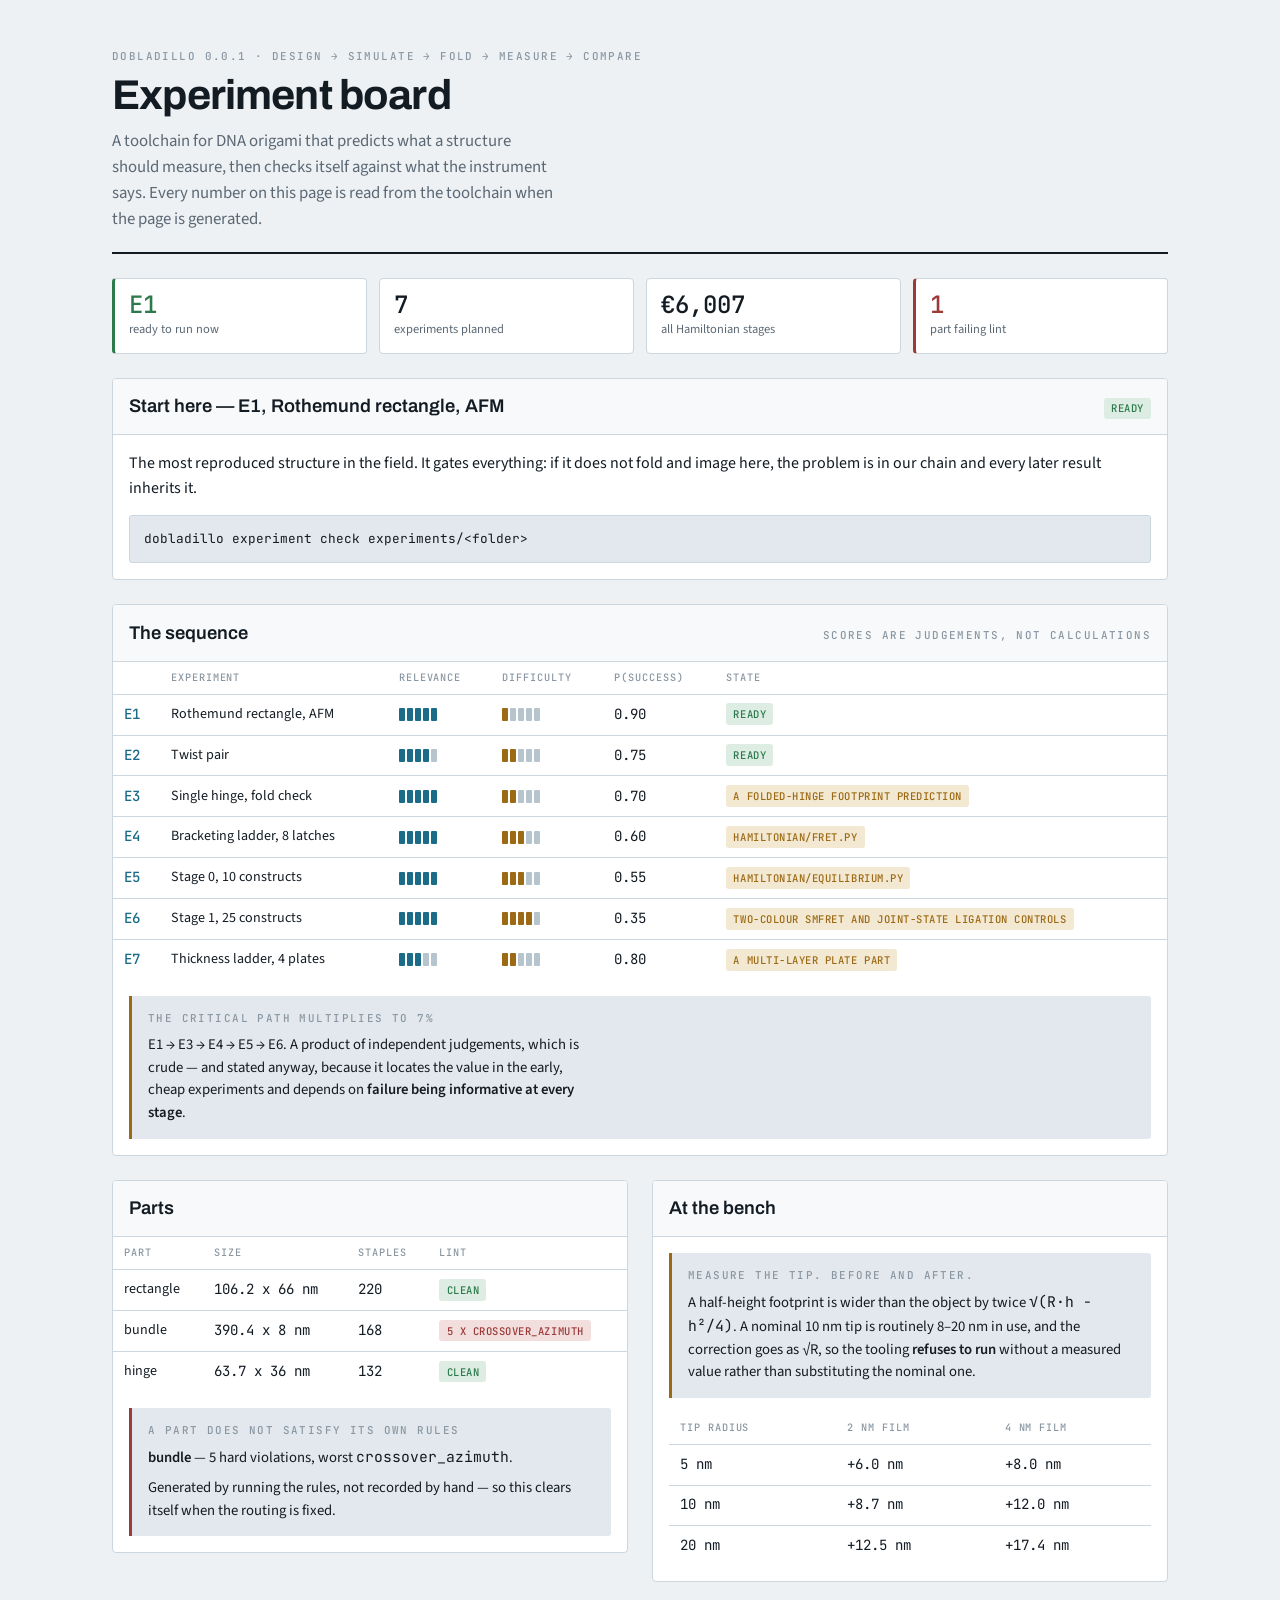
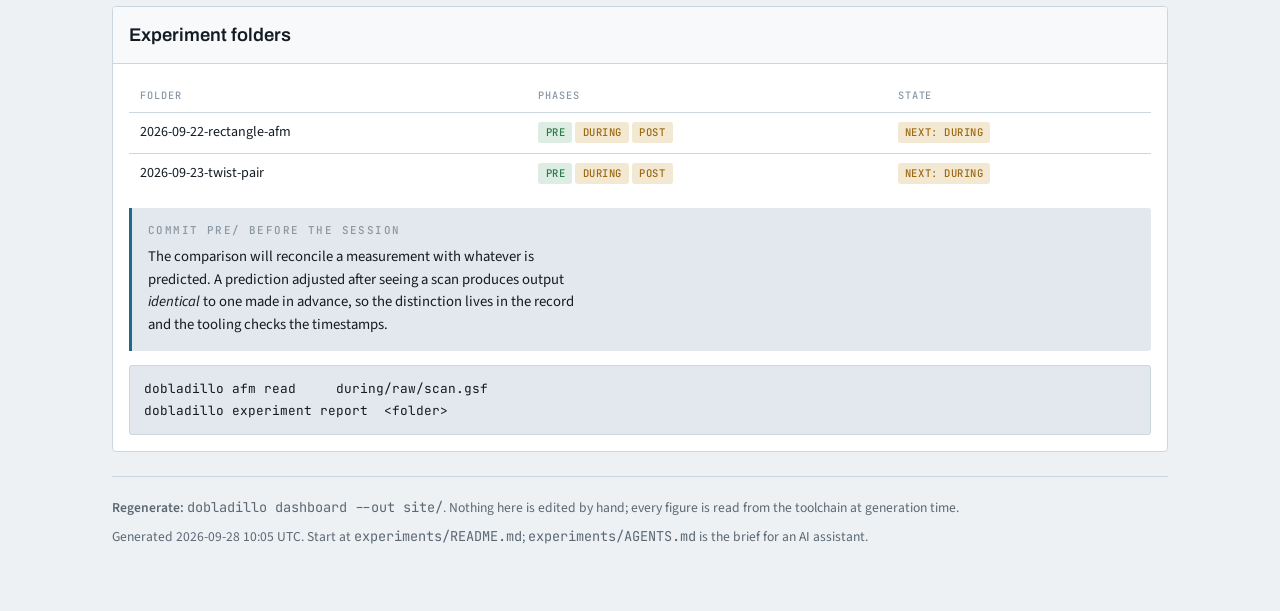
==== commit e69cefcb: "Re-tile the hinge on alternating columns; split helices at unpaired joints The hinge was the last sq" ====
--- a/dashboard/site/index.html
+++ b/dashboard/site/index.html
@@ -82,14 +82,18 @@
 then checks itself against what the instrument says. Every number on this page is read
 from the toolchain when the page is generated.</p></header>
 
-<div class="strip"><div class="stat bad"><span class="v">0</span><span class="k">nothing is ready</span></div>
+<div class="strip"><div class="stat go"><span class="v">E1</span><span class="k">ready to run now</span></div>
 <div class="stat"><span class="v">7</span><span class="k">experiments planned</span></div>
 <div class="stat"><span class="v">&euro;6,007</span><span class="k">all Hamiltonian stages</span></div>
-<div class="stat go"><span class="v">3</span><span class="k">parts, all lint clean</span></div></div>
+<div class="stat bad"><span class="v">1</span><span class="k">part failing lint</span></div></div>
 
+<section class="panel"><div class="head"><h2>Start here — E1, Rothemund rectangle, AFM</h2>
+<span class="pill p-ready">ready</span></div>
+<div class="body"><p>The most reproduced structure in the field. It gates everything: if it does not fold and image here, the problem is in our chain and every later result inherits it.</p>
+<pre>dobladillo experiment check experiments/&lt;folder&gt;</pre></div></section>
 <section class="panel"><div class="head"><h2>The sequence</h2>
 <span class="eyebrow">scores are judgements, not calculations</span></div>
-<div class="scroll"><table><thead><tr><th></th><th>experiment</th><th>relevance</th><th>difficulty</th><th>P(success)</th><th>state</th></tr></thead><tbody><tr><td class="id">E1</td><td>Rothemund rectangle, AFM</td><td><span class="bar"><i class="on"></i><i class="on"></i><i class="on"></i><i class="on"></i><i class="on"></i></span></td><td><span class="bar risk"><i class="on"></i><i></i><i></i><i></i><i></i></span></td><td class="num">0.90</td><td><span class="pill p-blocked">square-lattice tiling puts half its crossovers on the wrong face (see STATUS)</span></td></tr><tr><td class="id">E2</td><td>Twist pair</td><td><span class="bar"><i class="on"></i><i class="on"></i><i class="on"></i><i class="on"></i><i></i></span></td><td><span class="bar risk"><i class="on"></i><i class="on"></i><i></i><i></i><i></i></span></td><td class="num">0.75</td><td><span class="pill p-blocked">square-lattice tiling puts half its crossovers on the wrong face (see STATUS)</span></td></tr><tr><td class="id">E3</td><td>Single hinge, fold check</td><td><span class="bar"><i class="on"></i><i class="on"></i><i class="on"></i><i class="on"></i><i class="on"></i></span></td><td><span class="bar risk"><i class="on"></i><i class="on"></i><i></i><i></i><i></i></span></td><td class="num">0.70</td><td><span class="pill p-blocked">square-lattice tiling puts half its crossovers on the wrong face (see STATUS); and a folded-hinge footprint prediction</span></td></tr><tr><td class="id">E4</td><td>Bracketing ladder, 8 latches</td><td><span class="bar"><i class="on"></i><i class="on"></i><i class="on"></i><i class="on"></i><i class="on"></i></span></td><td><span class="bar risk"><i class="on"></i><i class="on"></i><i class="on"></i><i></i><i></i></span></td><td class="num">0.60</td><td><span class="pill p-blocked">hamiltonian/fret.py</span></td></tr><tr><td class="id">E5</td><td>Stage 0, 10 constructs</td><td><span class="bar"><i class="on"></i><i class="on"></i><i class="on"></i><i class="on"></i><i class="on"></i></span></td><td><span class="bar risk"><i class="on"></i><i class="on"></i><i class="on"></i><i></i><i></i></span></td><td class="num">0.55</td><td><span class="pill p-blocked">hamiltonian/equilibrium.py</span></td></tr><tr><td class="id">E6</td><td>Stage 1, 25 constructs</td><td><span class="bar"><i class="on"></i><i class="on"></i><i class="on"></i><i class="on"></i><i class="on"></i></span></td><td><span class="bar risk"><i class="on"></i><i class="on"></i><i class="on"></i><i class="on"></i><i></i></span></td><td class="num">0.35</td><td><span class="pill p-blocked">two-colour smFRET and joint-state ligation controls</span></td></tr><tr><td class="id">E7</td><td>Thickness ladder, 4 plates</td><td><span class="bar"><i class="on"></i><i class="on"></i><i class="on"></i><i></i><i></i></span></td><td><span class="bar risk"><i class="on"></i><i class="on"></i><i></i><i></i><i></i></span></td><td class="num">0.80</td><td><span class="pill p-blocked">a multi-layer plate part</span></td></tr></tbody></table></div>
+<div class="scroll"><table><thead><tr><th></th><th>experiment</th><th>relevance</th><th>difficulty</th><th>P(success)</th><th>state</th></tr></thead><tbody><tr><td class="id">E1</td><td>Rothemund rectangle, AFM</td><td><span class="bar"><i class="on"></i><i class="on"></i><i class="on"></i><i class="on"></i><i class="on"></i></span></td><td><span class="bar risk"><i class="on"></i><i></i><i></i><i></i><i></i></span></td><td class="num">0.90</td><td><span class="pill p-ready">ready</span></td></tr><tr><td class="id">E2</td><td>Twist pair</td><td><span class="bar"><i class="on"></i><i class="on"></i><i class="on"></i><i class="on"></i><i></i></span></td><td><span class="bar risk"><i class="on"></i><i class="on"></i><i></i><i></i><i></i></span></td><td class="num">0.75</td><td><span class="pill p-ready">ready</span></td></tr><tr><td class="id">E3</td><td>Single hinge, fold check</td><td><span class="bar"><i class="on"></i><i class="on"></i><i class="on"></i><i class="on"></i><i class="on"></i></span></td><td><span class="bar risk"><i class="on"></i><i class="on"></i><i></i><i></i><i></i></span></td><td class="num">0.70</td><td><span class="pill p-blocked">a folded-hinge footprint prediction</span></td></tr><tr><td class="id">E4</td><td>Bracketing ladder, 8 latches</td><td><span class="bar"><i class="on"></i><i class="on"></i><i class="on"></i><i class="on"></i><i class="on"></i></span></td><td><span class="bar risk"><i class="on"></i><i class="on"></i><i class="on"></i><i></i><i></i></span></td><td class="num">0.60</td><td><span class="pill p-blocked">hamiltonian/fret.py</span></td></tr><tr><td class="id">E5</td><td>Stage 0, 10 constructs</td><td><span class="bar"><i class="on"></i><i class="on"></i><i class="on"></i><i class="on"></i><i class="on"></i></span></td><td><span class="bar risk"><i class="on"></i><i class="on"></i><i class="on"></i><i></i><i></i></span></td><td class="num">0.55</td><td><span class="pill p-blocked">hamiltonian/equilibrium.py</span></td></tr><tr><td class="id">E6</td><td>Stage 1, 25 constructs</td><td><span class="bar"><i class="on"></i><i class="on"></i><i class="on"></i><i class="on"></i><i class="on"></i></span></td><td><span class="bar risk"><i class="on"></i><i class="on"></i><i class="on"></i><i class="on"></i><i></i></span></td><td class="num">0.35</td><td><span class="pill p-blocked">two-colour smFRET and joint-state ligation controls</span></td></tr><tr><td class="id">E7</td><td>Thickness ladder, 4 plates</td><td><span class="bar"><i class="on"></i><i class="on"></i><i class="on"></i><i></i><i></i></span></td><td><span class="bar risk"><i class="on"></i><i class="on"></i><i></i><i></i><i></i></span></td><td class="num">0.80</td><td><span class="pill p-blocked">a multi-layer plate part</span></td></tr></tbody></table></div>
 <div class="body"><div class="note warn">
 <span class="eyebrow">The critical path multiplies to 7%</span>
 <p>E1 → E3 → E4 → E5 → E6. A product of independent judgements,
@@ -100,7 +104,10 @@
 
 <div class="cols">
 <section class="panel"><div class="head"><h2>Parts</h2></div>
-<div class="scroll"><table><thead><tr><th>part</th><th>size</th><th>staples</th><th>lint</th></tr></thead><tbody><tr><td>rectangle</td><td class="num">106.2 x 66 nm</td><td class="num">220</td><td><span class="pill p-ready">clean</span></td></tr><tr><td>bundle</td><td class="num">390.4 x 8 nm</td><td class="num">168</td><td><span class="pill p-ready">clean</span></td></tr><tr><td>hinge</td><td class="num">63.7 x 36 nm</td><td class="num">144</td><td><span class="pill p-ready">clean</span></td></tr></tbody></table></div><div class="body"></div></section>
+<div class="scroll"><table><thead><tr><th>part</th><th>size</th><th>staples</th><th>lint</th></tr></thead><tbody><tr><td>rectangle</td><td class="num">106.2 x 66 nm</td><td class="num">220</td><td><span class="pill p-ready">clean</span></td></tr><tr><td>bundle</td><td class="num">390.4 x 8 nm</td><td class="num">168</td><td><span class="pill p-bad">5 x crossover_azimuth</span></td></tr><tr><td>hinge</td><td class="num">63.7 x 36 nm</td><td class="num">132</td><td><span class="pill p-ready">clean</span></td></tr></tbody></table></div><div class="body">
+<div class="note bad"><span class="eyebrow">A part does not satisfy its own rules</span>
+<p><strong>bundle</strong> — 5 hard violations, worst <span class="mono">crossover_azimuth</span>.</p><p>Generated by running the rules, not recorded by hand — so this clears itself
+when the routing is fixed.</p></div></div></section>
 
 <section class="panel"><div class="head"><h2>At the bench</h2></div>
 <div class="body"><div class="note warn">
@@ -124,9 +131,9 @@
 
 <footer><p><strong>Regenerate:</strong> <span class="mono">dobladillo dashboard --out site/</span>.
 Nothing here is edited by hand; every figure is read from the toolchain at generation time.</p>
-<p>Generated 2026-09-28 09:40 UTC.
+<p>Generated 2026-09-28 10:05 UTC.
 Start at <span class="mono">experiments/README.md</span>;
 <span class="mono">experiments/AGENTS.md</span> is the brief for an AI assistant.</p></footer>
 </div>
-<script id="state" type="application/json">{"version": "0.0.1", "experiments": [{"id": "E1", "title": "Rothemund rectangle, AFM", "epic": null, "relevance": 5, "difficulty": 1, "success": 0.9, "ready": false, "blocked_by": "square-lattice tiling puts half its crossovers on the wrong face (see STATUS)", "why": "The most reproduced structure in the field. It gates everything: if it does not fold and image here, the problem is in our chain and every later result inherits it.", "on_critical_path": true}, {"id": "E2", "title": "Twist pair", "epic": null, "relevance": 4, "difficulty": 2, "success": 0.75, "ready": false, "blocked_by": "square-lattice tiling puts half its crossovers on the wrong face (see STATUS)", "why": "Validates the twist correction that every square-lattice dimension rests on. Whether deleting one base every 64 cancels the twist in practice is visible in an AFM image and nowhere else.", "on_critical_path": false}, {"id": "E3", "title": "Single hinge, fold check", "epic": 2, "relevance": 5, "difficulty": 2, "success": 0.7, "ready": false, "blocked_by": "square-lattice tiling puts half its crossovers on the wrong face (see STATUS); and a folded-hinge footprint prediction", "why": "The cheapest thing that can invalidate the hinge line. One construct rather than eight, and the original plan went straight from 'no hinge has ever been folded' to an eight-construct ladder with a FRET readout.", "on_critical_path": true}, {"id": "E4", "title": "Bracketing ladder, 8 latches", "epic": 2, "relevance": 5, "difficulty": 3, "success": 0.6, "ready": false, "blocked_by": "hamiltonian/fret.py", "why": "Locates the conformational offset. Without it Stage 0 can return ten saturated measurements and no information, because a FRET probability is informative over only about 2.9 kT and the offset slides the whole sweep.", "on_critical_path": true}, {"id": "E5", "title": "Stage 0, 10 constructs", "epic": 2, "relevance": 5, "difficulty": 3, "success": 0.55, "ready": false, "blocked_by": "hamiltonian/equilibrium.py", "why": "Measures the manufacturing noise floor, which sets the resolution of everything after it. Its intercept is also the only measurement of the conformational cost of closing.", "on_critical_path": true}, {"id": "E6", "title": "Stage 1, 25 constructs", "epic": 2, "relevance": 5, "difficulty": 4, "success": 0.35, "ready": false, "blocked_by": "two-colour smFRET and joint-state ligation controls", "why": "The decision point. Is the coupling constant when the biases are varied? If not there is no Hamiltonian, only a coupled system \u2014 which is a real finding about molecular coupling and is publishable.", "on_critical_path": true}, {"id": "E7", "title": "Thickness ladder, 4 plates", "epic": 3, "relevance": 3, "difficulty": 2, "success": 0.8, "ready": false, "blocked_by": "a multi-layer plate part", "why": "The offer to the AFM partner. A stiffness standard tests one number; a thickness ladder tests the whole inference chain, and needs no prior agreement on what DNA's modulus is.", "on_critical_path": false}], "critical_path": ["E1", "E3", "E4", "E5", "E6"], "critical_probability": 0.0728, "stages": [{"stage": "bracketing", "purpose": "Locate the conformational offset, so that Stage 0's sweep is placed inside the window where a probability carries information rather than beside it", "constructs": 8, "core_staples": 200, "variant_staples": 96, "total_staples": 296, "modified_oligos": 2, "modified_oligo_cost_eur": 300.0, "estimated_cost_eur": 1247.0, "cost_if_not_shared_eur": 5120.0, "saved_by_sharing_eur": 3873.0, "core_id": "single-hinge", "controls": ["The same FRET calibration as Stage 0: this is a probability measurement and inherits every systematic of one."], "notes": ["Run before ordering Stage 0, not alongside it. Its output is which latch to centre the sweep on; ordering both at once throws that away.", "A run where no rung reads informatively is not a failed measurement. It says the offset is outside the reachable range, and the joint length, not the latch, is what has to change."]}, {"stage": "0", "purpose": "dG_eff against latch design, and the construct-to-construct scatter", "constructs": 10, "core_staples": 200, "variant_staples": 120, "total_staples": 320, "modified_oligos": 2, "modified_oligo_cost_eur": 300.0, "estimated_cost_eur": 1324.0, "cost_if_not_shared_eur": 6400.0, "saved_by_sharing_eur": 5076.0, "core_id": "single-hinge", "controls": ["at least 3 independent folds of every construct, to separate folding variance from synthesis variance", "at least 2 independent oligo syntheses for a subset, for the same reason", "AFM on each, to confirm the structure folded at all before its dG is believed"], "notes": ["go/no-go: scatter at fixed design below 0.3 kT. This is TIGHTER than the source document's ~1 kT, because at 1 kT a designed 1 kT coupling returns with a median error near 0.85 kT and Stage 1 cannot then meet its own criterion.", "the GC axis is swept at a fixed 8 bp length so length and composition do not move together and become unattributable", "the FRET pair sits across the hinge joint, which is core geometry, so two modified oligos serve the whole series rather than two per construct: EUR 300 instead of EUR 3000"]}, {"stage": "1", "purpose": "measure J, and verify it is constant as h1 and h2 are varied", "constructs": 25, "core_staples": 380, "variant_staples": 800, "total_staples": 1180, "modified_oligos": 4, "modified_oligo_cost_eur": 600.0, "estimated_cost_eur": 4376.0, "cost_if_not_shared_eur": 30400.0, "saved_by_sharing_eur": 26024.0, "core_id": "two-hinge", "controls": ["an UNCOUPLED pair at every bias setting: two hinges far apart on the same plate, no strut. Any correlation measured there is an artefact, and it quantifies the background that |J| has to beat", "locked constructs in ALL FOUR joint states (++, +-, -+, --), not in the two states of one spin. This project's simulation shows a ligation bias that depends on each spin separately is algebraically a field shift and CANNOT corrupt J; only a bias depending on the joint state can, and it adds exactly half itself to the apparent coupling. Calibrating per-site efficiency is therefore the wrong control", "two initial conditions for every measurement -- annealed from high T, and released from a locked state -- confirming they converge"], "notes": ["go/no-go: |J| above the Stage 0 noise floor by 3 sigma; J constant across the bias grid to 0.3 kT; uncoupled control below the noise floor", "the key plot is fitted J against applied (h1, h2). A slope means the couplings are bias-dependent and the pairwise Ising form is wrong", "a negative result here is publishable and is a real finding about molecular coupling"]}], "programme_cost": {"stages": ["bracketing", "0", "1"], "cores": ["single-hinge", "two-hinge"], "core_staples": 580, "variant_staples": 1016, "modified_oligos": 6, "total_eur": 6007.0, "naive_sum_of_stages_eur": 6947.0}, "tip_table": [{"radius_nm": 5.0, "widening_nm": {"2.0": 6.0, "4.0": 8.0}}, {"radius_nm": 10.0, "widening_nm": {"2.0": 8.7, "4.0": 12.0}}, {"radius_nm": 20.0, "widening_nm": {"2.0": 12.5, "4.0": 17.4}}], "parts": [{"name": "rectangle", "dimensions_nm": {"width": 106.2, "height": 66.0}, "staples": 220, "violations": 0, "clean": true, "worst": "", "outlines": [{"origin": "designed", "definition": "base count times rise, as an idealised rectangle", "points": [[-53.1, -33.0], [53.1, -33.0], [53.1, 33.0], [-53.1, 33.0]]}]}, {"name": "bundle", "dimensions_nm": {"length": 390.4, "diameter": 8.0}, "staples": 168, "violations": 0, "clean": true, "worst": "", "outlines": [{"origin": "designed", "definition": "base count times rise, as an idealised rectangle", "points": [[-195.2, -4.0], [195.2, -4.0], [195.2, 4.0], [-195.2, 4.0]]}]}, {"name": "hinge", "dimensions_nm": {"width": 63.7, "height": 36.0}, "staples": 144, "violations": 0, "clean": true, "worst": "", "outlines": [{"origin": "designed", "definition": "base count times rise, as an idealised rectangle", "points": [[-31.85, -18.0], [31.85, -18.0], [31.85, 18.0], [-31.85, 18.0]]}]}], "folders": [{"name": "2026-09-22-rectangle-afm", "ready_for": "during", "believable": false, "problems": [], "phases": {"pre": true, "during": false, "post": false}}, {"name": "2026-09-23-twist-pair", "ready_for": "during", "believable": false, "problems": [], "phases": {"pre": true, "during": false, "post": false}}]}</script>
+<script id="state" type="application/json">{"version": "0.0.1", "experiments": [{"id": "E1", "title": "Rothemund rectangle, AFM", "epic": null, "relevance": 5, "difficulty": 1, "success": 0.9, "ready": true, "blocked_by": "", "why": "The most reproduced structure in the field. It gates everything: if it does not fold and image here, the problem is in our chain and every later result inherits it.", "on_critical_path": true}, {"id": "E2", "title": "Twist pair", "epic": null, "relevance": 4, "difficulty": 2, "success": 0.75, "ready": true, "blocked_by": "", "why": "Validates the twist correction that every square-lattice dimension rests on. Whether deleting one base every 64 cancels the twist in practice is visible in an AFM image and nowhere else.", "on_critical_path": false}, {"id": "E3", "title": "Single hinge, fold check", "epic": 2, "relevance": 5, "difficulty": 2, "success": 0.7, "ready": false, "blocked_by": "a folded-hinge footprint prediction", "why": "The cheapest thing that can invalidate the hinge line. One construct rather than eight, and the original plan went straight from 'no hinge has ever been folded' to an eight-construct ladder with a FRET readout.", "on_critical_path": true}, {"id": "E4", "title": "Bracketing ladder, 8 latches", "epic": 2, "relevance": 5, "difficulty": 3, "success": 0.6, "ready": false, "blocked_by": "hamiltonian/fret.py", "why": "Locates the conformational offset. Without it Stage 0 can return ten saturated measurements and no information, because a FRET probability is informative over only about 2.9 kT and the offset slides the whole sweep.", "on_critical_path": true}, {"id": "E5", "title": "Stage 0, 10 constructs", "epic": 2, "relevance": 5, "difficulty": 3, "success": 0.55, "ready": false, "blocked_by": "hamiltonian/equilibrium.py", "why": "Measures the manufacturing noise floor, which sets the resolution of everything after it. Its intercept is also the only measurement of the conformational cost of closing.", "on_critical_path": true}, {"id": "E6", "title": "Stage 1, 25 constructs", "epic": 2, "relevance": 5, "difficulty": 4, "success": 0.35, "ready": false, "blocked_by": "two-colour smFRET and joint-state ligation controls", "why": "The decision point. Is the coupling constant when the biases are varied? If not there is no Hamiltonian, only a coupled system \u2014 which is a real finding about molecular coupling and is publishable.", "on_critical_path": true}, {"id": "E7", "title": "Thickness ladder, 4 plates", "epic": 3, "relevance": 3, "difficulty": 2, "success": 0.8, "ready": false, "blocked_by": "a multi-layer plate part", "why": "The offer to the AFM partner. A stiffness standard tests one number; a thickness ladder tests the whole inference chain, and needs no prior agreement on what DNA's modulus is.", "on_critical_path": false}], "critical_path": ["E1", "E3", "E4", "E5", "E6"], "critical_probability": 0.0728, "stages": [{"stage": "bracketing", "purpose": "Locate the conformational offset, so that Stage 0's sweep is placed inside the window where a probability carries information rather than beside it", "constructs": 8, "core_staples": 200, "variant_staples": 96, "total_staples": 296, "modified_oligos": 2, "modified_oligo_cost_eur": 300.0, "estimated_cost_eur": 1247.0, "cost_if_not_shared_eur": 5120.0, "saved_by_sharing_eur": 3873.0, "core_id": "single-hinge", "controls": ["The same FRET calibration as Stage 0: this is a probability measurement and inherits every systematic of one."], "notes": ["Run before ordering Stage 0, not alongside it. Its output is which latch to centre the sweep on; ordering both at once throws that away.", "A run where no rung reads informatively is not a failed measurement. It says the offset is outside the reachable range, and the joint length, not the latch, is what has to change."]}, {"stage": "0", "purpose": "dG_eff against latch design, and the construct-to-construct scatter", "constructs": 10, "core_staples": 200, "variant_staples": 120, "total_staples": 320, "modified_oligos": 2, "modified_oligo_cost_eur": 300.0, "estimated_cost_eur": 1324.0, "cost_if_not_shared_eur": 6400.0, "saved_by_sharing_eur": 5076.0, "core_id": "single-hinge", "controls": ["at least 3 independent folds of every construct, to separate folding variance from synthesis variance", "at least 2 independent oligo syntheses for a subset, for the same reason", "AFM on each, to confirm the structure folded at all before its dG is believed"], "notes": ["go/no-go: scatter at fixed design below 0.3 kT. This is TIGHTER than the source document's ~1 kT, because at 1 kT a designed 1 kT coupling returns with a median error near 0.85 kT and Stage 1 cannot then meet its own criterion.", "the GC axis is swept at a fixed 8 bp length so length and composition do not move together and become unattributable", "the FRET pair sits across the hinge joint, which is core geometry, so two modified oligos serve the whole series rather than two per construct: EUR 300 instead of EUR 3000"]}, {"stage": "1", "purpose": "measure J, and verify it is constant as h1 and h2 are varied", "constructs": 25, "core_staples": 380, "variant_staples": 800, "total_staples": 1180, "modified_oligos": 4, "modified_oligo_cost_eur": 600.0, "estimated_cost_eur": 4376.0, "cost_if_not_shared_eur": 30400.0, "saved_by_sharing_eur": 26024.0, "core_id": "two-hinge", "controls": ["an UNCOUPLED pair at every bias setting: two hinges far apart on the same plate, no strut. Any correlation measured there is an artefact, and it quantifies the background that |J| has to beat", "locked constructs in ALL FOUR joint states (++, +-, -+, --), not in the two states of one spin. This project's simulation shows a ligation bias that depends on each spin separately is algebraically a field shift and CANNOT corrupt J; only a bias depending on the joint state can, and it adds exactly half itself to the apparent coupling. Calibrating per-site efficiency is therefore the wrong control", "two initial conditions for every measurement -- annealed from high T, and released from a locked state -- confirming they converge"], "notes": ["go/no-go: |J| above the Stage 0 noise floor by 3 sigma; J constant across the bias grid to 0.3 kT; uncoupled control below the noise floor", "the key plot is fitted J against applied (h1, h2). A slope means the couplings are bias-dependent and the pairwise Ising form is wrong", "a negative result here is publishable and is a real finding about molecular coupling"]}], "programme_cost": {"stages": ["bracketing", "0", "1"], "cores": ["single-hinge", "two-hinge"], "core_staples": 580, "variant_staples": 1016, "modified_oligos": 6, "total_eur": 6007.0, "naive_sum_of_stages_eur": 6947.0}, "tip_table": [{"radius_nm": 5.0, "widening_nm": {"2.0": 6.0, "4.0": 8.0}}, {"radius_nm": 10.0, "widening_nm": {"2.0": 8.7, "4.0": 12.0}}, {"radius_nm": 20.0, "widening_nm": {"2.0": 12.5, "4.0": 17.4}}], "parts": [{"name": "rectangle", "dimensions_nm": {"width": 106.2, "height": 66.0}, "staples": 220, "violations": 0, "clean": true, "worst": "", "outlines": [{"origin": "designed", "definition": "base count times rise, as an idealised rectangle", "points": [[-53.1, -33.0], [53.1, -33.0], [53.1, 33.0], [-53.1, 33.0]]}]}, {"name": "bundle", "dimensions_nm": {"length": 390.4, "diameter": 8.0}, "staples": 168, "violations": 5, "clean": false, "worst": "crossover_azimuth", "outlines": [{"origin": "designed", "definition": "base count times rise, as an idealised rectangle", "points": [[-195.2, -4.0], [195.2, -4.0], [195.2, 4.0], [-195.2, 4.0]]}]}, {"name": "hinge", "dimensions_nm": {"width": 63.7, "height": 36.0}, "staples": 132, "violations": 0, "clean": true, "worst": "", "outlines": [{"origin": "designed", "definition": "base count times rise, as an idealised rectangle", "points": [[-31.85, -18.0], [31.85, -18.0], [31.85, 18.0], [-31.85, 18.0]]}]}], "folders": [{"name": "2026-09-22-rectangle-afm", "ready_for": "during", "believable": false, "problems": [], "phases": {"pre": true, "during": false, "post": false}}, {"name": "2026-09-23-twist-pair", "ready_for": "during", "believable": false, "problems": [], "phases": {"pre": true, "during": false, "post": false}}]}</script>
 </body></html>
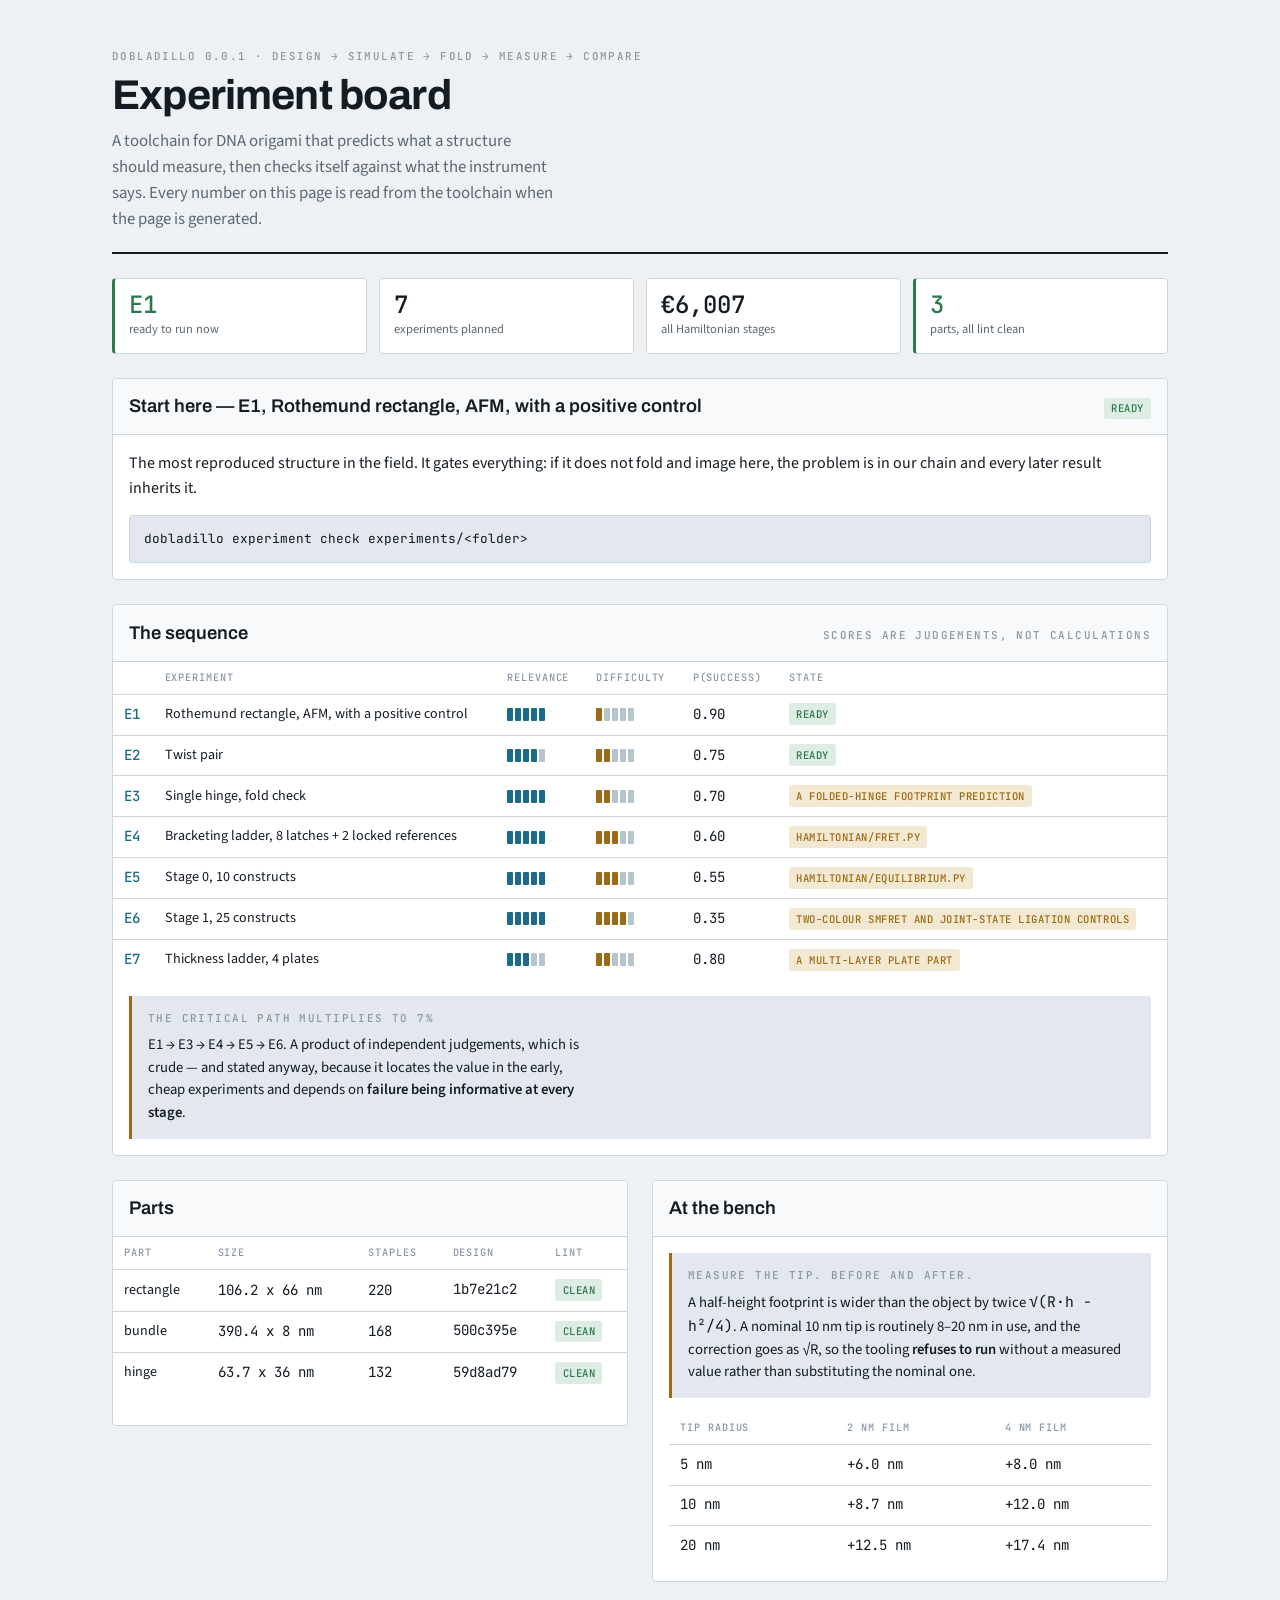
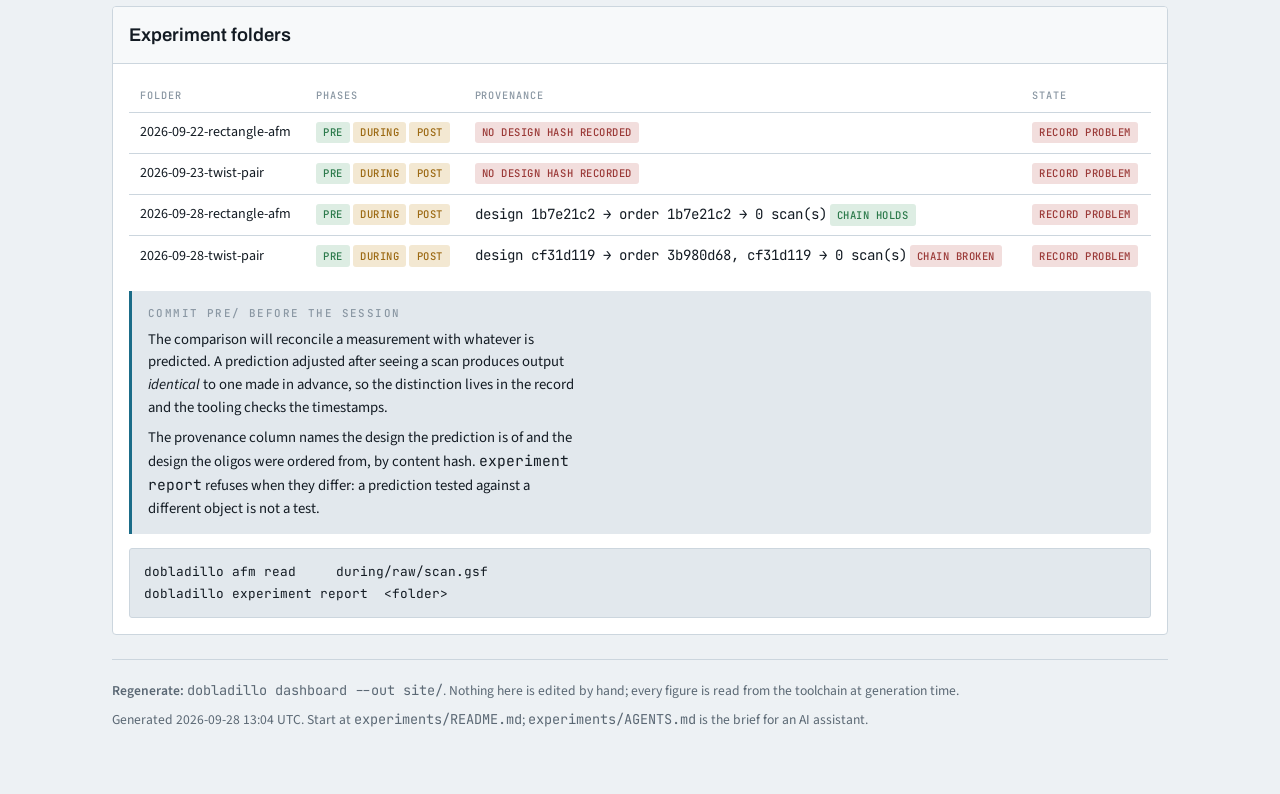
==== commit c6ee314b: "Re-scaffold E1 and E2 with the provenance chain; E1 gains a positive control The maintainer decided " ====
--- a/dashboard/site/index.html
+++ b/dashboard/site/index.html
@@ -85,15 +85,15 @@
 <div class="strip"><div class="stat go"><span class="v">E1</span><span class="k">ready to run now</span></div>
 <div class="stat"><span class="v">7</span><span class="k">experiments planned</span></div>
 <div class="stat"><span class="v">&euro;6,007</span><span class="k">all Hamiltonian stages</span></div>
-<div class="stat bad"><span class="v">1</span><span class="k">part failing lint</span></div></div>
+<div class="stat go"><span class="v">3</span><span class="k">parts, all lint clean</span></div></div>
 
-<section class="panel"><div class="head"><h2>Start here — E1, Rothemund rectangle, AFM</h2>
+<section class="panel"><div class="head"><h2>Start here — E1, Rothemund rectangle, AFM, with a positive control</h2>
 <span class="pill p-ready">ready</span></div>
 <div class="body"><p>The most reproduced structure in the field. It gates everything: if it does not fold and image here, the problem is in our chain and every later result inherits it.</p>
 <pre>dobladillo experiment check experiments/&lt;folder&gt;</pre></div></section>
 <section class="panel"><div class="head"><h2>The sequence</h2>
 <span class="eyebrow">scores are judgements, not calculations</span></div>
-<div class="scroll"><table><thead><tr><th></th><th>experiment</th><th>relevance</th><th>difficulty</th><th>P(success)</th><th>state</th></tr></thead><tbody><tr><td class="id">E1</td><td>Rothemund rectangle, AFM</td><td><span class="bar"><i class="on"></i><i class="on"></i><i class="on"></i><i class="on"></i><i class="on"></i></span></td><td><span class="bar risk"><i class="on"></i><i></i><i></i><i></i><i></i></span></td><td class="num">0.90</td><td><span class="pill p-ready">ready</span></td></tr><tr><td class="id">E2</td><td>Twist pair</td><td><span class="bar"><i class="on"></i><i class="on"></i><i class="on"></i><i class="on"></i><i></i></span></td><td><span class="bar risk"><i class="on"></i><i class="on"></i><i></i><i></i><i></i></span></td><td class="num">0.75</td><td><span class="pill p-ready">ready</span></td></tr><tr><td class="id">E3</td><td>Single hinge, fold check</td><td><span class="bar"><i class="on"></i><i class="on"></i><i class="on"></i><i class="on"></i><i class="on"></i></span></td><td><span class="bar risk"><i class="on"></i><i class="on"></i><i></i><i></i><i></i></span></td><td class="num">0.70</td><td><span class="pill p-blocked">a folded-hinge footprint prediction</span></td></tr><tr><td class="id">E4</td><td>Bracketing ladder, 8 latches</td><td><span class="bar"><i class="on"></i><i class="on"></i><i class="on"></i><i class="on"></i><i class="on"></i></span></td><td><span class="bar risk"><i class="on"></i><i class="on"></i><i class="on"></i><i></i><i></i></span></td><td class="num">0.60</td><td><span class="pill p-blocked">hamiltonian/fret.py</span></td></tr><tr><td class="id">E5</td><td>Stage 0, 10 constructs</td><td><span class="bar"><i class="on"></i><i class="on"></i><i class="on"></i><i class="on"></i><i class="on"></i></span></td><td><span class="bar risk"><i class="on"></i><i class="on"></i><i class="on"></i><i></i><i></i></span></td><td class="num">0.55</td><td><span class="pill p-blocked">hamiltonian/equilibrium.py</span></td></tr><tr><td class="id">E6</td><td>Stage 1, 25 constructs</td><td><span class="bar"><i class="on"></i><i class="on"></i><i class="on"></i><i class="on"></i><i class="on"></i></span></td><td><span class="bar risk"><i class="on"></i><i class="on"></i><i class="on"></i><i class="on"></i><i></i></span></td><td class="num">0.35</td><td><span class="pill p-blocked">two-colour smFRET and joint-state ligation controls</span></td></tr><tr><td class="id">E7</td><td>Thickness ladder, 4 plates</td><td><span class="bar"><i class="on"></i><i class="on"></i><i class="on"></i><i></i><i></i></span></td><td><span class="bar risk"><i class="on"></i><i class="on"></i><i></i><i></i><i></i></span></td><td class="num">0.80</td><td><span class="pill p-blocked">a multi-layer plate part</span></td></tr></tbody></table></div>
+<div class="scroll"><table><thead><tr><th></th><th>experiment</th><th>relevance</th><th>difficulty</th><th>P(success)</th><th>state</th></tr></thead><tbody><tr><td class="id">E1</td><td>Rothemund rectangle, AFM, with a positive control</td><td><span class="bar"><i class="on"></i><i class="on"></i><i class="on"></i><i class="on"></i><i class="on"></i></span></td><td><span class="bar risk"><i class="on"></i><i></i><i></i><i></i><i></i></span></td><td class="num">0.90</td><td><span class="pill p-ready">ready</span></td></tr><tr><td class="id">E2</td><td>Twist pair</td><td><span class="bar"><i class="on"></i><i class="on"></i><i class="on"></i><i class="on"></i><i></i></span></td><td><span class="bar risk"><i class="on"></i><i class="on"></i><i></i><i></i><i></i></span></td><td class="num">0.75</td><td><span class="pill p-ready">ready</span></td></tr><tr><td class="id">E3</td><td>Single hinge, fold check</td><td><span class="bar"><i class="on"></i><i class="on"></i><i class="on"></i><i class="on"></i><i class="on"></i></span></td><td><span class="bar risk"><i class="on"></i><i class="on"></i><i></i><i></i><i></i></span></td><td class="num">0.70</td><td><span class="pill p-blocked">a folded-hinge footprint prediction</span></td></tr><tr><td class="id">E4</td><td>Bracketing ladder, 8 latches + 2 locked references</td><td><span class="bar"><i class="on"></i><i class="on"></i><i class="on"></i><i class="on"></i><i class="on"></i></span></td><td><span class="bar risk"><i class="on"></i><i class="on"></i><i class="on"></i><i></i><i></i></span></td><td class="num">0.60</td><td><span class="pill p-blocked">hamiltonian/fret.py</span></td></tr><tr><td class="id">E5</td><td>Stage 0, 10 constructs</td><td><span class="bar"><i class="on"></i><i class="on"></i><i class="on"></i><i class="on"></i><i class="on"></i></span></td><td><span class="bar risk"><i class="on"></i><i class="on"></i><i class="on"></i><i></i><i></i></span></td><td class="num">0.55</td><td><span class="pill p-blocked">hamiltonian/equilibrium.py</span></td></tr><tr><td class="id">E6</td><td>Stage 1, 25 constructs</td><td><span class="bar"><i class="on"></i><i class="on"></i><i class="on"></i><i class="on"></i><i class="on"></i></span></td><td><span class="bar risk"><i class="on"></i><i class="on"></i><i class="on"></i><i class="on"></i><i></i></span></td><td class="num">0.35</td><td><span class="pill p-blocked">two-colour smFRET and joint-state ligation controls</span></td></tr><tr><td class="id">E7</td><td>Thickness ladder, 4 plates</td><td><span class="bar"><i class="on"></i><i class="on"></i><i class="on"></i><i></i><i></i></span></td><td><span class="bar risk"><i class="on"></i><i class="on"></i><i></i><i></i><i></i></span></td><td class="num">0.80</td><td><span class="pill p-blocked">a multi-layer plate part</span></td></tr></tbody></table></div>
 <div class="body"><div class="note warn">
 <span class="eyebrow">The critical path multiplies to 7%</span>
 <p>E1 → E3 → E4 → E5 → E6. A product of independent judgements,
@@ -104,10 +104,7 @@
 
 <div class="cols">
 <section class="panel"><div class="head"><h2>Parts</h2></div>
-<div class="scroll"><table><thead><tr><th>part</th><th>size</th><th>staples</th><th>lint</th></tr></thead><tbody><tr><td>rectangle</td><td class="num">106.2 x 66 nm</td><td class="num">220</td><td><span class="pill p-ready">clean</span></td></tr><tr><td>bundle</td><td class="num">390.4 x 8 nm</td><td class="num">168</td><td><span class="pill p-bad">5 x crossover_azimuth</span></td></tr><tr><td>hinge</td><td class="num">63.7 x 36 nm</td><td class="num">132</td><td><span class="pill p-ready">clean</span></td></tr></tbody></table></div><div class="body">
-<div class="note bad"><span class="eyebrow">A part does not satisfy its own rules</span>
-<p><strong>bundle</strong> — 5 hard violations, worst <span class="mono">crossover_azimuth</span>.</p><p>Generated by running the rules, not recorded by hand — so this clears itself
-when the routing is fixed.</p></div></div></section>
+<div class="scroll"><table><thead><tr><th>part</th><th>size</th><th>staples</th><th>design</th><th>lint</th></tr></thead><tbody><tr><td>rectangle</td><td class="num">106.2 x 66 nm</td><td class="num">220</td><td><span class="mono">1b7e21c2</span></td><td><span class="pill p-ready">clean</span></td></tr><tr><td>bundle</td><td class="num">390.4 x 8 nm</td><td class="num">168</td><td><span class="mono">500c395e</span></td><td><span class="pill p-ready">clean</span></td></tr><tr><td>hinge</td><td class="num">63.7 x 36 nm</td><td class="num">132</td><td><span class="mono">59d8ad79</span></td><td><span class="pill p-ready">clean</span></td></tr></tbody></table></div><div class="body"></div></section>
 
 <section class="panel"><div class="head"><h2>At the bench</h2></div>
 <div class="body"><div class="note warn">
@@ -121,19 +118,22 @@
 </div>
 
 <section class="panel"><div class="head"><h2>Experiment folders</h2></div>
-<div class="body"><div class="scroll"><table><thead><tr><th>folder</th><th>phases</th><th>state</th></tr></thead><tbody><tr><td>2026-09-22-rectangle-afm</td><td><span class="pill p-ready">pre</span> <span class="pill p-blocked">during</span> <span class="pill p-blocked">post</span></td><td><span class="pill p-blocked">next: during</span></td></tr><tr><td>2026-09-23-twist-pair</td><td><span class="pill p-ready">pre</span> <span class="pill p-blocked">during</span> <span class="pill p-blocked">post</span></td><td><span class="pill p-blocked">next: during</span></td></tr></tbody></table></div>
+<div class="body"><div class="scroll"><table><thead><tr><th>folder</th><th>phases</th><th>provenance</th><th>state</th></tr></thead><tbody><tr><td>2026-09-22-rectangle-afm</td><td><span class="pill p-ready">pre</span> <span class="pill p-blocked">during</span> <span class="pill p-blocked">post</span></td><td><span class="pill p-bad">no design hash recorded</span></td><td><span class="pill p-bad">record problem</span></td></tr><tr><td>2026-09-23-twist-pair</td><td><span class="pill p-ready">pre</span> <span class="pill p-blocked">during</span> <span class="pill p-blocked">post</span></td><td><span class="pill p-bad">no design hash recorded</span></td><td><span class="pill p-bad">record problem</span></td></tr><tr><td>2026-09-28-rectangle-afm</td><td><span class="pill p-ready">pre</span> <span class="pill p-blocked">during</span> <span class="pill p-blocked">post</span></td><td><span class="mono">design 1b7e21c2 → order 1b7e21c2 → 0 scan(s)</span> <span class="pill p-ready">chain holds</span></td><td><span class="pill p-bad">record problem</span></td></tr><tr><td>2026-09-28-twist-pair</td><td><span class="pill p-ready">pre</span> <span class="pill p-blocked">during</span> <span class="pill p-blocked">post</span></td><td><span class="mono">design cf31d119 → order 3b980d68, cf31d119 → 0 scan(s)</span> <span class="pill p-bad">chain broken</span></td><td><span class="pill p-bad">record problem</span></td></tr></tbody></table></div>
 <div class="note"><span class="eyebrow">Commit <span class="mono">pre/</span> before the session</span>
 <p>The comparison will reconcile a measurement with whatever is predicted. A prediction
 adjusted after seeing a scan produces output <em>identical</em> to one made in advance, so
-the distinction lives in the record and the tooling checks the timestamps.</p></div>
+the distinction lives in the record and the tooling checks the timestamps.</p>
+<p>The provenance column names the design the prediction is of and the design the
+oligos were ordered from, by content hash. <span class="mono">experiment report</span>
+refuses when they differ: a prediction tested against a different object is not a test.</p></div>
 <pre>dobladillo afm read     during/raw/scan.gsf
 dobladillo experiment report  &lt;folder&gt;</pre></div></section>
 
 <footer><p><strong>Regenerate:</strong> <span class="mono">dobladillo dashboard --out site/</span>.
 Nothing here is edited by hand; every figure is read from the toolchain at generation time.</p>
-<p>Generated 2026-09-28 10:05 UTC.
+<p>Generated 2026-09-28 13:04 UTC.
 Start at <span class="mono">experiments/README.md</span>;
 <span class="mono">experiments/AGENTS.md</span> is the brief for an AI assistant.</p></footer>
 </div>
-<script id="state" type="application/json">{"version": "0.0.1", "experiments": [{"id": "E1", "title": "Rothemund rectangle, AFM", "epic": null, "relevance": 5, "difficulty": 1, "success": 0.9, "ready": true, "blocked_by": "", "why": "The most reproduced structure in the field. It gates everything: if it does not fold and image here, the problem is in our chain and every later result inherits it.", "on_critical_path": true}, {"id": "E2", "title": "Twist pair", "epic": null, "relevance": 4, "difficulty": 2, "success": 0.75, "ready": true, "blocked_by": "", "why": "Validates the twist correction that every square-lattice dimension rests on. Whether deleting one base every 64 cancels the twist in practice is visible in an AFM image and nowhere else.", "on_critical_path": false}, {"id": "E3", "title": "Single hinge, fold check", "epic": 2, "relevance": 5, "difficulty": 2, "success": 0.7, "ready": false, "blocked_by": "a folded-hinge footprint prediction", "why": "The cheapest thing that can invalidate the hinge line. One construct rather than eight, and the original plan went straight from 'no hinge has ever been folded' to an eight-construct ladder with a FRET readout.", "on_critical_path": true}, {"id": "E4", "title": "Bracketing ladder, 8 latches", "epic": 2, "relevance": 5, "difficulty": 3, "success": 0.6, "ready": false, "blocked_by": "hamiltonian/fret.py", "why": "Locates the conformational offset. Without it Stage 0 can return ten saturated measurements and no information, because a FRET probability is informative over only about 2.9 kT and the offset slides the whole sweep.", "on_critical_path": true}, {"id": "E5", "title": "Stage 0, 10 constructs", "epic": 2, "relevance": 5, "difficulty": 3, "success": 0.55, "ready": false, "blocked_by": "hamiltonian/equilibrium.py", "why": "Measures the manufacturing noise floor, which sets the resolution of everything after it. Its intercept is also the only measurement of the conformational cost of closing.", "on_critical_path": true}, {"id": "E6", "title": "Stage 1, 25 constructs", "epic": 2, "relevance": 5, "difficulty": 4, "success": 0.35, "ready": false, "blocked_by": "two-colour smFRET and joint-state ligation controls", "why": "The decision point. Is the coupling constant when the biases are varied? If not there is no Hamiltonian, only a coupled system \u2014 which is a real finding about molecular coupling and is publishable.", "on_critical_path": true}, {"id": "E7", "title": "Thickness ladder, 4 plates", "epic": 3, "relevance": 3, "difficulty": 2, "success": 0.8, "ready": false, "blocked_by": "a multi-layer plate part", "why": "The offer to the AFM partner. A stiffness standard tests one number; a thickness ladder tests the whole inference chain, and needs no prior agreement on what DNA's modulus is.", "on_critical_path": false}], "critical_path": ["E1", "E3", "E4", "E5", "E6"], "critical_probability": 0.0728, "stages": [{"stage": "bracketing", "purpose": "Locate the conformational offset, so that Stage 0's sweep is placed inside the window where a probability carries information rather than beside it", "constructs": 8, "core_staples": 200, "variant_staples": 96, "total_staples": 296, "modified_oligos": 2, "modified_oligo_cost_eur": 300.0, "estimated_cost_eur": 1247.0, "cost_if_not_shared_eur": 5120.0, "saved_by_sharing_eur": 3873.0, "core_id": "single-hinge", "controls": ["The same FRET calibration as Stage 0: this is a probability measurement and inherits every systematic of one."], "notes": ["Run before ordering Stage 0, not alongside it. Its output is which latch to centre the sweep on; ordering both at once throws that away.", "A run where no rung reads informatively is not a failed measurement. It says the offset is outside the reachable range, and the joint length, not the latch, is what has to change."]}, {"stage": "0", "purpose": "dG_eff against latch design, and the construct-to-construct scatter", "constructs": 10, "core_staples": 200, "variant_staples": 120, "total_staples": 320, "modified_oligos": 2, "modified_oligo_cost_eur": 300.0, "estimated_cost_eur": 1324.0, "cost_if_not_shared_eur": 6400.0, "saved_by_sharing_eur": 5076.0, "core_id": "single-hinge", "controls": ["at least 3 independent folds of every construct, to separate folding variance from synthesis variance", "at least 2 independent oligo syntheses for a subset, for the same reason", "AFM on each, to confirm the structure folded at all before its dG is believed"], "notes": ["go/no-go: scatter at fixed design below 0.3 kT. This is TIGHTER than the source document's ~1 kT, because at 1 kT a designed 1 kT coupling returns with a median error near 0.85 kT and Stage 1 cannot then meet its own criterion.", "the GC axis is swept at a fixed 8 bp length so length and composition do not move together and become unattributable", "the FRET pair sits across the hinge joint, which is core geometry, so two modified oligos serve the whole series rather than two per construct: EUR 300 instead of EUR 3000"]}, {"stage": "1", "purpose": "measure J, and verify it is constant as h1 and h2 are varied", "constructs": 25, "core_staples": 380, "variant_staples": 800, "total_staples": 1180, "modified_oligos": 4, "modified_oligo_cost_eur": 600.0, "estimated_cost_eur": 4376.0, "cost_if_not_shared_eur": 30400.0, "saved_by_sharing_eur": 26024.0, "core_id": "two-hinge", "controls": ["an UNCOUPLED pair at every bias setting: two hinges far apart on the same plate, no strut. Any correlation measured there is an artefact, and it quantifies the background that |J| has to beat", "locked constructs in ALL FOUR joint states (++, +-, -+, --), not in the two states of one spin. This project's simulation shows a ligation bias that depends on each spin separately is algebraically a field shift and CANNOT corrupt J; only a bias depending on the joint state can, and it adds exactly half itself to the apparent coupling. Calibrating per-site efficiency is therefore the wrong control", "two initial conditions for every measurement -- annealed from high T, and released from a locked state -- confirming they converge"], "notes": ["go/no-go: |J| above the Stage 0 noise floor by 3 sigma; J constant across the bias grid to 0.3 kT; uncoupled control below the noise floor", "the key plot is fitted J against applied (h1, h2). A slope means the couplings are bias-dependent and the pairwise Ising form is wrong", "a negative result here is publishable and is a real finding about molecular coupling"]}], "programme_cost": {"stages": ["bracketing", "0", "1"], "cores": ["single-hinge", "two-hinge"], "core_staples": 580, "variant_staples": 1016, "modified_oligos": 6, "total_eur": 6007.0, "naive_sum_of_stages_eur": 6947.0}, "tip_table": [{"radius_nm": 5.0, "widening_nm": {"2.0": 6.0, "4.0": 8.0}}, {"radius_nm": 10.0, "widening_nm": {"2.0": 8.7, "4.0": 12.0}}, {"radius_nm": 20.0, "widening_nm": {"2.0": 12.5, "4.0": 17.4}}], "parts": [{"name": "rectangle", "dimensions_nm": {"width": 106.2, "height": 66.0}, "staples": 220, "violations": 0, "clean": true, "worst": "", "outlines": [{"origin": "designed", "definition": "base count times rise, as an idealised rectangle", "points": [[-53.1, -33.0], [53.1, -33.0], [53.1, 33.0], [-53.1, 33.0]]}]}, {"name": "bundle", "dimensions_nm": {"length": 390.4, "diameter": 8.0}, "staples": 168, "violations": 5, "clean": false, "worst": "crossover_azimuth", "outlines": [{"origin": "designed", "definition": "base count times rise, as an idealised rectangle", "points": [[-195.2, -4.0], [195.2, -4.0], [195.2, 4.0], [-195.2, 4.0]]}]}, {"name": "hinge", "dimensions_nm": {"width": 63.7, "height": 36.0}, "staples": 132, "violations": 0, "clean": true, "worst": "", "outlines": [{"origin": "designed", "definition": "base count times rise, as an idealised rectangle", "points": [[-31.85, -18.0], [31.85, -18.0], [31.85, 18.0], [-31.85, 18.0]]}]}], "folders": [{"name": "2026-09-22-rectangle-afm", "ready_for": "during", "believable": false, "problems": [], "phases": {"pre": true, "during": false, "post": false}}, {"name": "2026-09-23-twist-pair", "ready_for": "during", "believable": false, "problems": [], "phases": {"pre": true, "during": false, "post": false}}]}</script>
+<script id="state" type="application/json">{"version": "0.0.1", "experiments": [{"id": "E1", "title": "Rothemund rectangle, AFM, with a positive control", "epic": null, "relevance": 5, "difficulty": 1, "success": 0.9, "ready": true, "blocked_by": "", "why": "The most reproduced structure in the field. It gates everything: if it does not fold and image here, the problem is in our chain and every later result inherits it.", "on_critical_path": true}, {"id": "E2", "title": "Twist pair", "epic": null, "relevance": 4, "difficulty": 2, "success": 0.75, "ready": true, "blocked_by": "", "why": "Validates the twist correction that every square-lattice dimension rests on. Whether deleting one base every 64 cancels the twist in practice is visible in an AFM image and nowhere else.", "on_critical_path": false}, {"id": "E3", "title": "Single hinge, fold check", "epic": 2, "relevance": 5, "difficulty": 2, "success": 0.7, "ready": false, "blocked_by": "a folded-hinge footprint prediction", "why": "The cheapest thing that can invalidate the hinge line. One construct rather than eight, and the original plan went straight from 'no hinge has ever been folded' to an eight-construct ladder with a FRET readout.", "on_critical_path": true}, {"id": "E4", "title": "Bracketing ladder, 8 latches + 2 locked references", "epic": 2, "relevance": 5, "difficulty": 3, "success": 0.6, "ready": false, "blocked_by": "hamiltonian/fret.py", "why": "Locates the conformational offset. Without it Stage 0 can return ten saturated measurements and no information, because a FRET probability is informative over only about 2.9 kT and the offset slides the whole sweep. The ladder's rungs are read against two locked references, open and latched (`bracket`), without which a bulk FRET efficiency cannot be turned into p(latched).", "on_critical_path": true}, {"id": "E5", "title": "Stage 0, 10 constructs", "epic": 2, "relevance": 5, "difficulty": 3, "success": 0.55, "ready": false, "blocked_by": "hamiltonian/equilibrium.py", "why": "Measures the manufacturing noise floor, which sets the resolution of everything after it. Its intercept is also the only measurement of the conformational cost of closing.", "on_critical_path": true}, {"id": "E6", "title": "Stage 1, 25 constructs", "epic": 2, "relevance": 5, "difficulty": 4, "success": 0.35, "ready": false, "blocked_by": "two-colour smFRET and joint-state ligation controls", "why": "The decision point. Is the coupling constant when the biases are varied? If not there is no Hamiltonian, only a coupled system \u2014 which is a real finding about molecular coupling and is publishable.", "on_critical_path": true}, {"id": "E7", "title": "Thickness ladder, 4 plates", "epic": 3, "relevance": 3, "difficulty": 2, "success": 0.8, "ready": false, "blocked_by": "a multi-layer plate part", "why": "The offer to the AFM partner. A stiffness standard tests one number; a thickness ladder tests the whole inference chain, and needs no prior agreement on what DNA's modulus is.", "on_critical_path": false}], "critical_path": ["E1", "E3", "E4", "E5", "E6"], "critical_probability": 0.0728, "stages": [{"stage": "bracketing", "purpose": "Locate the conformational offset, so that Stage 0's sweep is placed inside the window where a probability carries information rather than beside it", "constructs": 8, "core_staples": 200, "variant_staples": 96, "total_staples": 296, "modified_oligos": 2, "modified_oligo_cost_eur": 300.0, "estimated_cost_eur": 1247.0, "cost_if_not_shared_eur": 5120.0, "saved_by_sharing_eur": 3873.0, "core_id": "single-hinge", "controls": ["The same FRET calibration as Stage 0: this is a probability measurement and inherits every systematic of one."], "notes": ["Run before ordering Stage 0, not alongside it. Its output is which latch to centre the sweep on; ordering both at once throws that away.", "A run where no rung reads informatively is not a failed measurement. It says the offset is outside the reachable range, and the joint length, not the latch, is what has to change."]}, {"stage": "0", "purpose": "dG_eff against latch design, and the construct-to-construct scatter", "constructs": 10, "core_staples": 200, "variant_staples": 120, "total_staples": 320, "modified_oligos": 2, "modified_oligo_cost_eur": 300.0, "estimated_cost_eur": 1324.0, "cost_if_not_shared_eur": 6400.0, "saved_by_sharing_eur": 5076.0, "core_id": "single-hinge", "controls": ["at least 3 independent folds of every construct, to separate folding variance from synthesis variance", "at least 2 independent oligo syntheses for a subset, for the same reason", "AFM on each, to confirm the structure folded at all before its dG is believed"], "notes": ["go/no-go: scatter at fixed design below 0.3 kT. This is TIGHTER than the source document's ~1 kT, because at 1 kT a designed 1 kT coupling returns with a median error near 0.85 kT and Stage 1 cannot then meet its own criterion.", "the GC axis is swept at a fixed 8 bp length so length and composition do not move together and become unattributable", "the FRET pair sits across the hinge joint, which is core geometry, so two modified oligos serve the whole series rather than two per construct: EUR 300 instead of EUR 3000"]}, {"stage": "1", "purpose": "measure J, and verify it is constant as h1 and h2 are varied", "constructs": 25, "core_staples": 380, "variant_staples": 800, "total_staples": 1180, "modified_oligos": 4, "modified_oligo_cost_eur": 600.0, "estimated_cost_eur": 4376.0, "cost_if_not_shared_eur": 30400.0, "saved_by_sharing_eur": 26024.0, "core_id": "two-hinge", "controls": ["an UNCOUPLED pair at every bias setting: two hinges far apart on the same plate, no strut. Any correlation measured there is an artefact, and it quantifies the background that |J| has to beat", "locked constructs in ALL FOUR joint states (++, +-, -+, --), not in the two states of one spin. This project's simulation shows a ligation bias that depends on each spin separately is algebraically a field shift and CANNOT corrupt J; only a bias depending on the joint state can, and it adds exactly half itself to the apparent coupling. Calibrating per-site efficiency is therefore the wrong control", "two initial conditions for every measurement -- annealed from high T, and released from a locked state -- confirming they converge"], "notes": ["go/no-go: |J| above the Stage 0 noise floor by 3 sigma; J constant across the bias grid to 0.3 kT; uncoupled control below the noise floor", "the key plot is fitted J against applied (h1, h2). A slope means the couplings are bias-dependent and the pairwise Ising form is wrong", "a negative result here is publishable and is a real finding about molecular coupling"]}], "programme_cost": {"stages": ["bracketing", "0", "1"], "cores": ["single-hinge", "two-hinge"], "core_staples": 580, "variant_staples": 1016, "modified_oligos": 6, "total_eur": 6007.0, "naive_sum_of_stages_eur": 6947.0}, "tip_table": [{"radius_nm": 5.0, "widening_nm": {"2.0": 6.0, "4.0": 8.0}}, {"radius_nm": 10.0, "widening_nm": {"2.0": 8.7, "4.0": 12.0}}, {"radius_nm": 20.0, "widening_nm": {"2.0": 12.5, "4.0": 17.4}}], "parts": [{"name": "rectangle", "dimensions_nm": {"width": 106.2, "height": 66.0}, "staples": 220, "violations": 0, "clean": true, "worst": "", "outlines": [{"origin": "designed", "definition": "base count times rise, as an idealised rectangle", "points": [[-53.1, -33.0], [53.1, -33.0], [53.1, 33.0], [-53.1, 33.0]]}], "design_sha256": "1b7e21c2c1e9677f5f5ce2d20d0a3d171d3a7fc605f8654459b020bfe1fd9ea3", "run": null}, {"name": "bundle", "dimensions_nm": {"length": 390.4, "diameter": 8.0}, "staples": 168, "violations": 0, "clean": true, "worst": "", "outlines": [{"origin": "designed", "definition": "base count times rise, as an idealised rectangle", "points": [[-195.2, -4.0], [195.2, -4.0], [195.2, 4.0], [-195.2, 4.0]]}], "design_sha256": "500c395e6f37a4264870b515a9f387deeded422d5b49ef9404fecc11552e43df", "run": null}, {"name": "hinge", "dimensions_nm": {"width": 63.7, "height": 36.0}, "staples": 132, "violations": 0, "clean": true, "worst": "", "outlines": [{"origin": "designed", "definition": "base count times rise, as an idealised rectangle", "points": [[-31.85, -18.0], [31.85, -18.0], [31.85, 18.0], [-31.85, 18.0]]}], "design_sha256": "59d8ad79075bf8a74d01ad7448bb1163c102772d775ba822c3d4e7df972e111b", "run": null}], "folders": [{"name": "2026-09-22-rectangle-afm", "ready_for": "during", "believable": false, "problems": ["no design hash recorded: pre/prediction.json was written before the provenance chain existed, so nothing can check that the scans are of the design that was predicted. pre/RETILED.md records that the design was changed after the prediction was written", "pre/order has no manifest, so the order -- and every sample folded from it -- cannot be tied to a design"], "phases": {"pre": true, "during": false, "post": false}, "provenance": {"legacy": true, "verified": false, "design_sha256": null, "order_design_sha256": null, "ordered_designs": [], "scans": 0, "links": [{"node": "design", "name": "canonical scadnano JSON", "sha256": null, "parent": null}, {"node": "prediction", "name": "pre/prediction.json", "sha256": "3630d472cd021f649e069415acdaed52a0f50cb88ed3875472df620cddb1fdfa", "parent": null}, {"node": "experiment folder", "name": "pre/provenance.json", "sha256": null, "parent": "3630d472cd021f649e069415acdaed52a0f50cb88ed3875472df620cddb1fdfa"}]}}, {"name": "2026-09-23-twist-pair", "ready_for": "during", "believable": false, "problems": ["no design hash recorded: pre/prediction.json was written before the provenance chain existed, so nothing can check that the scans are of the design that was predicted. pre/RETILED.md records that the design was changed after the prediction was written", "pre/order has no manifest, so the order -- and every sample folded from it -- cannot be tied to a design"], "phases": {"pre": true, "during": false, "post": false}, "provenance": {"legacy": true, "verified": false, "design_sha256": null, "order_design_sha256": null, "ordered_designs": [], "scans": 0, "links": [{"node": "design", "name": "canonical scadnano JSON", "sha256": null, "parent": null}, {"node": "prediction", "name": "pre/prediction.json", "sha256": "8790bc31c9fc8bc6f48380b9b90789edb86cbcff1bd7ddfaa4763c7d2177fb3a", "parent": null}, {"node": "experiment folder", "name": "pre/provenance.json", "sha256": null, "parent": "8790bc31c9fc8bc6f48380b9b90789edb86cbcff1bd7ddfaa4763c7d2177fb3a"}]}}, {"name": "2026-09-28-rectangle-afm", "ready_for": "during", "believable": false, "problems": ["the gate is not written: pre/plan.md's `criterion:` line is empty. Write what result would make this a failure, and commit pre/, before taking data"], "phases": {"pre": true, "during": false, "post": false}, "provenance": {"legacy": false, "verified": true, "design_sha256": "1b7e21c2c1e9677f5f5ce2d20d0a3d171d3a7fc605f8654459b020bfe1fd9ea3", "order_design_sha256": "1b7e21c2c1e9677f5f5ce2d20d0a3d171d3a7fc605f8654459b020bfe1fd9ea3", "ordered_designs": ["1b7e21c2c1e9677f5f5ce2d20d0a3d171d3a7fc605f8654459b020bfe1fd9ea3"], "scans": 0, "links": [{"node": "design", "name": "canonical scadnano JSON", "sha256": "1b7e21c2c1e9677f5f5ce2d20d0a3d171d3a7fc605f8654459b020bfe1fd9ea3", "parent": null}, {"node": "prediction", "name": "pre/prediction.json", "sha256": "a232e727b6d6735cbe0a871f969d0bf974d707b0003904712c3038ddb7310afa", "parent": "1b7e21c2c1e9677f5f5ce2d20d0a3d171d3a7fc605f8654459b020bfe1fd9ea3"}, {"node": "order", "name": "pre/order/rectangle_manifest.json", "sha256": "ab9839d8fef2a1d48c5dd92766991184bd5d59ba366380405a7c63ae5105d593", "parent": "1b7e21c2c1e9677f5f5ce2d20d0a3d171d3a7fc605f8654459b020bfe1fd9ea3"}, {"node": "experiment folder", "name": "pre/provenance.json", "sha256": "b4fcd65b3343fc76d20ccc4cc52a2e962ff7cecb13c0e2207537c708d8d041b1", "parent": "a232e727b6d6735cbe0a871f969d0bf974d707b0003904712c3038ddb7310afa"}]}}, {"name": "2026-09-28-twist-pair", "ready_for": "during", "believable": false, "problems": ["the gate is not written: pre/plan.md's `criterion:` line is empty. Write what result would make this a failure, and commit pre/, before taking data", "pre/order holds 2 designs (3b980d68, cf31d119), so a scan cannot be attributed to one of them"], "phases": {"pre": true, "during": false, "post": false}, "provenance": {"legacy": false, "verified": false, "design_sha256": "cf31d119b0e4fdbb65038ffe1e6c0a9042607f8429d63d06dbde6103cbf9c1f3", "order_design_sha256": null, "ordered_designs": ["3b980d683aa51626c4e0e067781b7fe46b2598ce57afb48b598b218edcae2290", "cf31d119b0e4fdbb65038ffe1e6c0a9042607f8429d63d06dbde6103cbf9c1f3"], "scans": 0, "links": [{"node": "design", "name": "canonical scadnano JSON", "sha256": "cf31d119b0e4fdbb65038ffe1e6c0a9042607f8429d63d06dbde6103cbf9c1f3", "parent": null}, {"node": "prediction", "name": "pre/prediction.json", "sha256": "5bd3fb353a85fd9e98d93af70814d77944be882f277884dc57b87d06f5f38d3c", "parent": "cf31d119b0e4fdbb65038ffe1e6c0a9042607f8429d63d06dbde6103cbf9c1f3"}, {"node": "order", "name": "pre/order/twist-corrected_manifest.json", "sha256": "fca975529f0a4295bced6b70e136d55126b95c36408057627e7b749930c5e190", "parent": "cf31d119b0e4fdbb65038ffe1e6c0a9042607f8429d63d06dbde6103cbf9c1f3"}, {"node": "order", "name": "pre/order/twist-uncorrected_manifest.json", "sha256": "31a403a55689cd9559c352bb2defe722f77e24d793497e8df43ceea7f6fc1b88", "parent": "3b980d683aa51626c4e0e067781b7fe46b2598ce57afb48b598b218edcae2290"}, {"node": "experiment folder", "name": "pre/provenance.json", "sha256": "209a7607bfd2f2b56b7a09d58d33c4e6563a34e79bf1e6112fb2933a22e59377", "parent": "5bd3fb353a85fd9e98d93af70814d77944be882f277884dc57b87d06f5f38d3c"}]}}]}</script>
 </body></html>
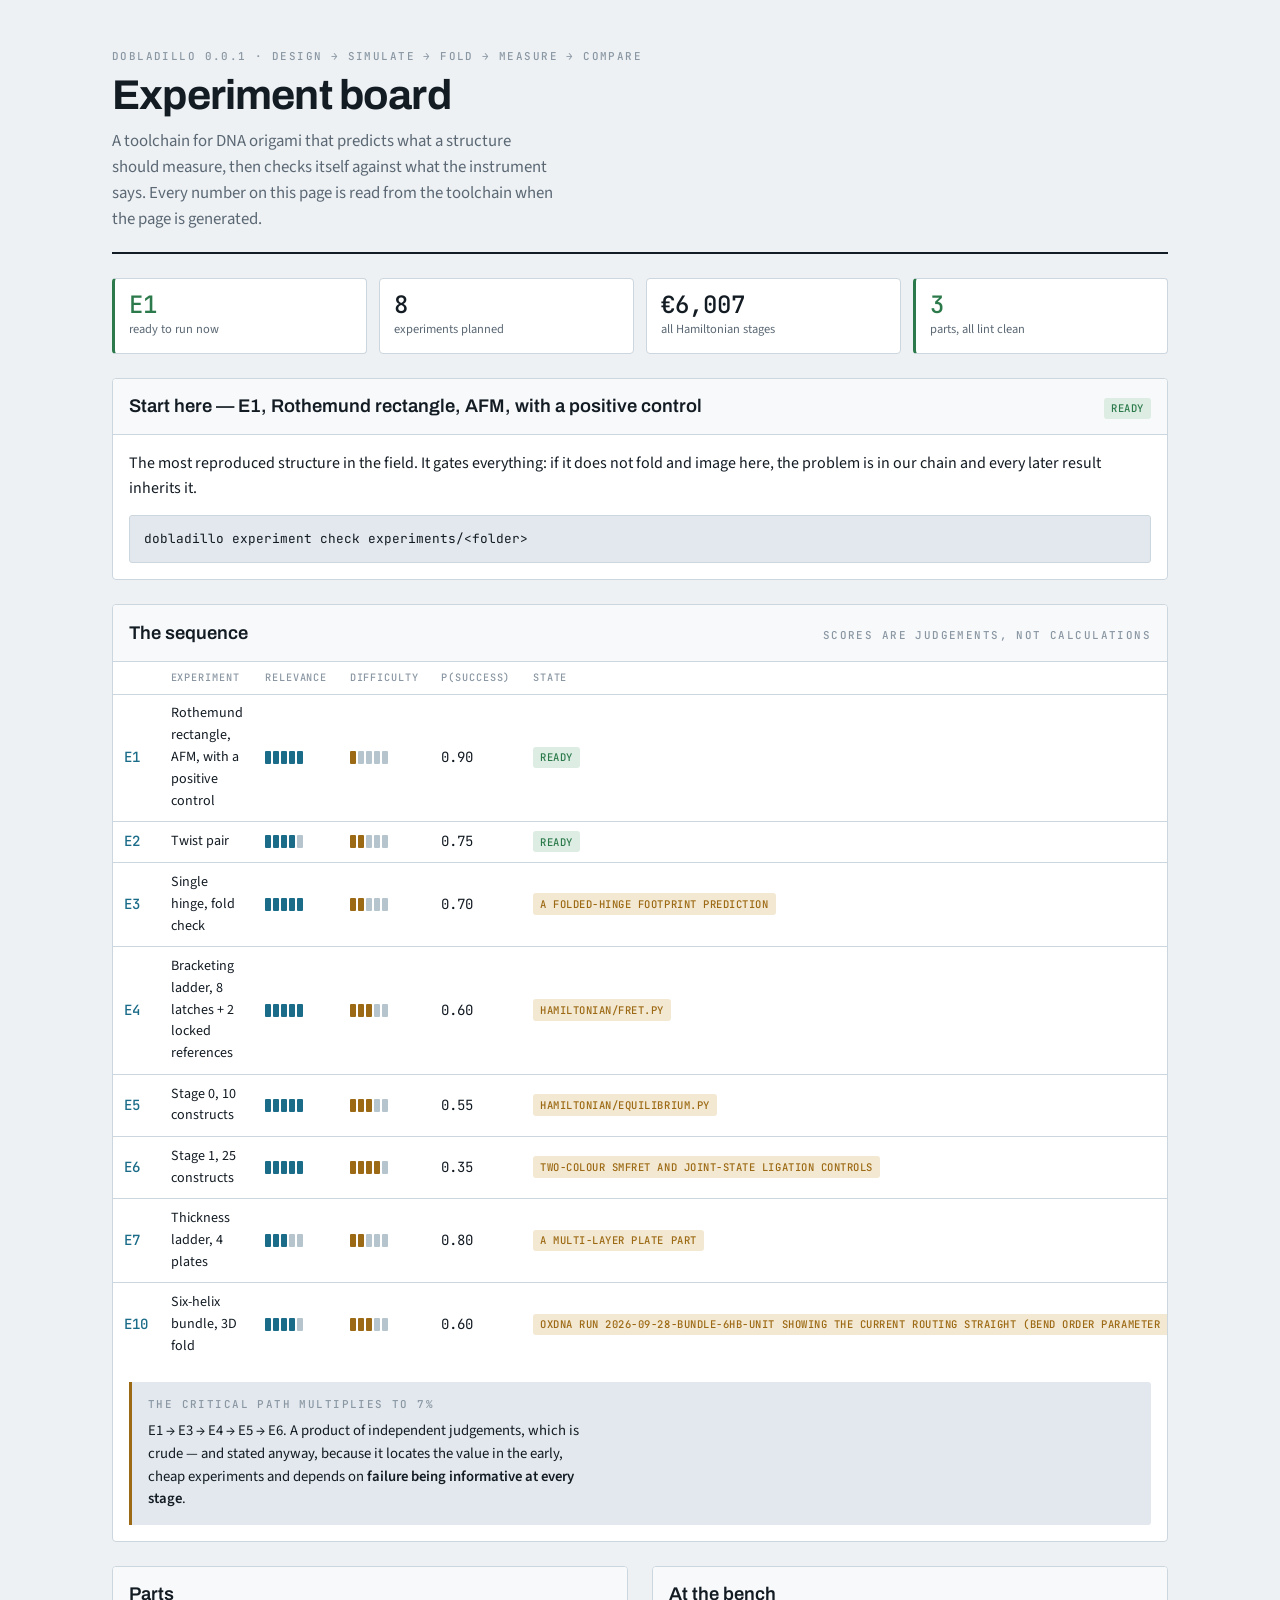
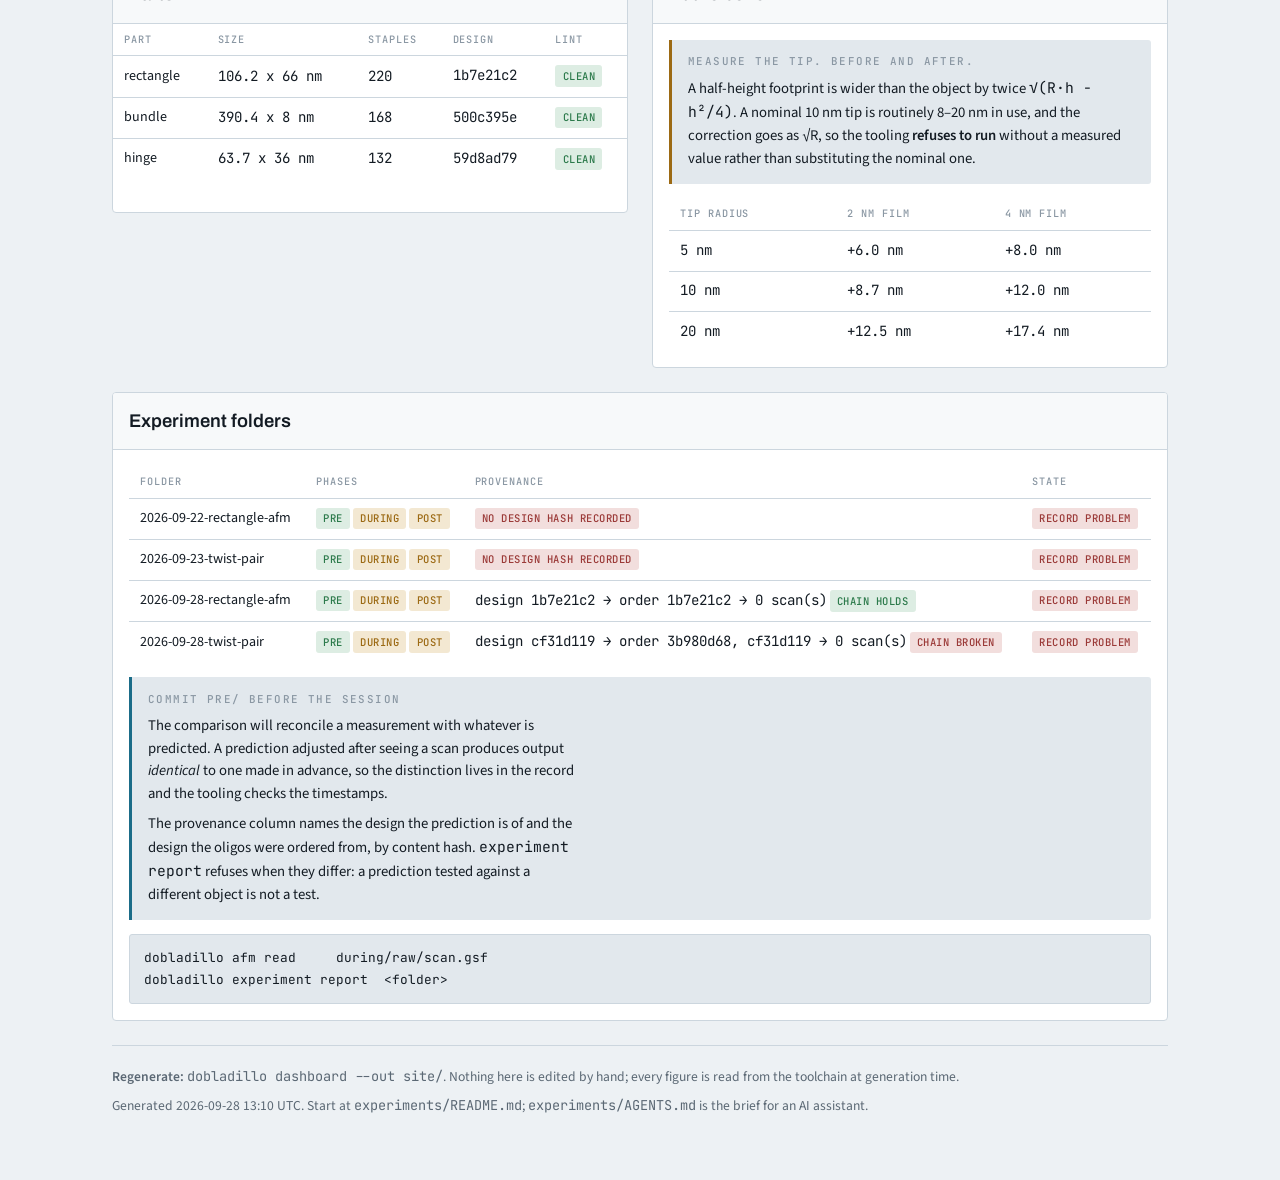
==== commit ba6cdc00: "E10 in the programme, protocols index and MCP (experiment_rods) Co-Authored-By: Claude Opus 5.5 <nor" ====
--- a/dashboard/site/index.html
+++ b/dashboard/site/index.html
@@ -83,7 +83,7 @@
 from the toolchain when the page is generated.</p></header>
 
 <div class="strip"><div class="stat go"><span class="v">E1</span><span class="k">ready to run now</span></div>
-<div class="stat"><span class="v">7</span><span class="k">experiments planned</span></div>
+<div class="stat"><span class="v">8</span><span class="k">experiments planned</span></div>
 <div class="stat"><span class="v">&euro;6,007</span><span class="k">all Hamiltonian stages</span></div>
 <div class="stat go"><span class="v">3</span><span class="k">parts, all lint clean</span></div></div>
 
@@ -93,7 +93,7 @@
 <pre>dobladillo experiment check experiments/&lt;folder&gt;</pre></div></section>
 <section class="panel"><div class="head"><h2>The sequence</h2>
 <span class="eyebrow">scores are judgements, not calculations</span></div>
-<div class="scroll"><table><thead><tr><th></th><th>experiment</th><th>relevance</th><th>difficulty</th><th>P(success)</th><th>state</th></tr></thead><tbody><tr><td class="id">E1</td><td>Rothemund rectangle, AFM, with a positive control</td><td><span class="bar"><i class="on"></i><i class="on"></i><i class="on"></i><i class="on"></i><i class="on"></i></span></td><td><span class="bar risk"><i class="on"></i><i></i><i></i><i></i><i></i></span></td><td class="num">0.90</td><td><span class="pill p-ready">ready</span></td></tr><tr><td class="id">E2</td><td>Twist pair</td><td><span class="bar"><i class="on"></i><i class="on"></i><i class="on"></i><i class="on"></i><i></i></span></td><td><span class="bar risk"><i class="on"></i><i class="on"></i><i></i><i></i><i></i></span></td><td class="num">0.75</td><td><span class="pill p-ready">ready</span></td></tr><tr><td class="id">E3</td><td>Single hinge, fold check</td><td><span class="bar"><i class="on"></i><i class="on"></i><i class="on"></i><i class="on"></i><i class="on"></i></span></td><td><span class="bar risk"><i class="on"></i><i class="on"></i><i></i><i></i><i></i></span></td><td class="num">0.70</td><td><span class="pill p-blocked">a folded-hinge footprint prediction</span></td></tr><tr><td class="id">E4</td><td>Bracketing ladder, 8 latches + 2 locked references</td><td><span class="bar"><i class="on"></i><i class="on"></i><i class="on"></i><i class="on"></i><i class="on"></i></span></td><td><span class="bar risk"><i class="on"></i><i class="on"></i><i class="on"></i><i></i><i></i></span></td><td class="num">0.60</td><td><span class="pill p-blocked">hamiltonian/fret.py</span></td></tr><tr><td class="id">E5</td><td>Stage 0, 10 constructs</td><td><span class="bar"><i class="on"></i><i class="on"></i><i class="on"></i><i class="on"></i><i class="on"></i></span></td><td><span class="bar risk"><i class="on"></i><i class="on"></i><i class="on"></i><i></i><i></i></span></td><td class="num">0.55</td><td><span class="pill p-blocked">hamiltonian/equilibrium.py</span></td></tr><tr><td class="id">E6</td><td>Stage 1, 25 constructs</td><td><span class="bar"><i class="on"></i><i class="on"></i><i class="on"></i><i class="on"></i><i class="on"></i></span></td><td><span class="bar risk"><i class="on"></i><i class="on"></i><i class="on"></i><i class="on"></i><i></i></span></td><td class="num">0.35</td><td><span class="pill p-blocked">two-colour smFRET and joint-state ligation controls</span></td></tr><tr><td class="id">E7</td><td>Thickness ladder, 4 plates</td><td><span class="bar"><i class="on"></i><i class="on"></i><i class="on"></i><i></i><i></i></span></td><td><span class="bar risk"><i class="on"></i><i class="on"></i><i></i><i></i><i></i></span></td><td class="num">0.80</td><td><span class="pill p-blocked">a multi-layer plate part</span></td></tr></tbody></table></div>
+<div class="scroll"><table><thead><tr><th></th><th>experiment</th><th>relevance</th><th>difficulty</th><th>P(success)</th><th>state</th></tr></thead><tbody><tr><td class="id">E1</td><td>Rothemund rectangle, AFM, with a positive control</td><td><span class="bar"><i class="on"></i><i class="on"></i><i class="on"></i><i class="on"></i><i class="on"></i></span></td><td><span class="bar risk"><i class="on"></i><i></i><i></i><i></i><i></i></span></td><td class="num">0.90</td><td><span class="pill p-ready">ready</span></td></tr><tr><td class="id">E2</td><td>Twist pair</td><td><span class="bar"><i class="on"></i><i class="on"></i><i class="on"></i><i class="on"></i><i></i></span></td><td><span class="bar risk"><i class="on"></i><i class="on"></i><i></i><i></i><i></i></span></td><td class="num">0.75</td><td><span class="pill p-ready">ready</span></td></tr><tr><td class="id">E3</td><td>Single hinge, fold check</td><td><span class="bar"><i class="on"></i><i class="on"></i><i class="on"></i><i class="on"></i><i class="on"></i></span></td><td><span class="bar risk"><i class="on"></i><i class="on"></i><i></i><i></i><i></i></span></td><td class="num">0.70</td><td><span class="pill p-blocked">a folded-hinge footprint prediction</span></td></tr><tr><td class="id">E4</td><td>Bracketing ladder, 8 latches + 2 locked references</td><td><span class="bar"><i class="on"></i><i class="on"></i><i class="on"></i><i class="on"></i><i class="on"></i></span></td><td><span class="bar risk"><i class="on"></i><i class="on"></i><i class="on"></i><i></i><i></i></span></td><td class="num">0.60</td><td><span class="pill p-blocked">hamiltonian/fret.py</span></td></tr><tr><td class="id">E5</td><td>Stage 0, 10 constructs</td><td><span class="bar"><i class="on"></i><i class="on"></i><i class="on"></i><i class="on"></i><i class="on"></i></span></td><td><span class="bar risk"><i class="on"></i><i class="on"></i><i class="on"></i><i></i><i></i></span></td><td class="num">0.55</td><td><span class="pill p-blocked">hamiltonian/equilibrium.py</span></td></tr><tr><td class="id">E6</td><td>Stage 1, 25 constructs</td><td><span class="bar"><i class="on"></i><i class="on"></i><i class="on"></i><i class="on"></i><i class="on"></i></span></td><td><span class="bar risk"><i class="on"></i><i class="on"></i><i class="on"></i><i class="on"></i><i></i></span></td><td class="num">0.35</td><td><span class="pill p-blocked">two-colour smFRET and joint-state ligation controls</span></td></tr><tr><td class="id">E7</td><td>Thickness ladder, 4 plates</td><td><span class="bar"><i class="on"></i><i class="on"></i><i class="on"></i><i></i><i></i></span></td><td><span class="bar risk"><i class="on"></i><i class="on"></i><i></i><i></i><i></i></span></td><td class="num">0.80</td><td><span class="pill p-blocked">a multi-layer plate part</span></td></tr><tr><td class="id">E10</td><td>Six-helix bundle, 3D fold</td><td><span class="bar"><i class="on"></i><i class="on"></i><i class="on"></i><i class="on"></i><i></i></span></td><td><span class="bar risk"><i class="on"></i><i class="on"></i><i class="on"></i><i></i><i></i></span></td><td class="num">0.60</td><td><span class="pill p-blocked">oxDNA run 2026-09-28-bundle-6hb-unit showing the current routing straight (bend order parameter well below 0.99, sagitta well below 50 nm)</span></td></tr></tbody></table></div>
 <div class="body"><div class="note warn">
 <span class="eyebrow">The critical path multiplies to 7%</span>
 <p>E1 → E3 → E4 → E5 → E6. A product of independent judgements,
@@ -131,9 +131,9 @@
 
 <footer><p><strong>Regenerate:</strong> <span class="mono">dobladillo dashboard --out site/</span>.
 Nothing here is edited by hand; every figure is read from the toolchain at generation time.</p>
-<p>Generated 2026-09-28 13:04 UTC.
+<p>Generated 2026-09-28 13:10 UTC.
 Start at <span class="mono">experiments/README.md</span>;
 <span class="mono">experiments/AGENTS.md</span> is the brief for an AI assistant.</p></footer>
 </div>
-<script id="state" type="application/json">{"version": "0.0.1", "experiments": [{"id": "E1", "title": "Rothemund rectangle, AFM, with a positive control", "epic": null, "relevance": 5, "difficulty": 1, "success": 0.9, "ready": true, "blocked_by": "", "why": "The most reproduced structure in the field. It gates everything: if it does not fold and image here, the problem is in our chain and every later result inherits it.", "on_critical_path": true}, {"id": "E2", "title": "Twist pair", "epic": null, "relevance": 4, "difficulty": 2, "success": 0.75, "ready": true, "blocked_by": "", "why": "Validates the twist correction that every square-lattice dimension rests on. Whether deleting one base every 64 cancels the twist in practice is visible in an AFM image and nowhere else.", "on_critical_path": false}, {"id": "E3", "title": "Single hinge, fold check", "epic": 2, "relevance": 5, "difficulty": 2, "success": 0.7, "ready": false, "blocked_by": "a folded-hinge footprint prediction", "why": "The cheapest thing that can invalidate the hinge line. One construct rather than eight, and the original plan went straight from 'no hinge has ever been folded' to an eight-construct ladder with a FRET readout.", "on_critical_path": true}, {"id": "E4", "title": "Bracketing ladder, 8 latches + 2 locked references", "epic": 2, "relevance": 5, "difficulty": 3, "success": 0.6, "ready": false, "blocked_by": "hamiltonian/fret.py", "why": "Locates the conformational offset. Without it Stage 0 can return ten saturated measurements and no information, because a FRET probability is informative over only about 2.9 kT and the offset slides the whole sweep. The ladder's rungs are read against two locked references, open and latched (`bracket`), without which a bulk FRET efficiency cannot be turned into p(latched).", "on_critical_path": true}, {"id": "E5", "title": "Stage 0, 10 constructs", "epic": 2, "relevance": 5, "difficulty": 3, "success": 0.55, "ready": false, "blocked_by": "hamiltonian/equilibrium.py", "why": "Measures the manufacturing noise floor, which sets the resolution of everything after it. Its intercept is also the only measurement of the conformational cost of closing.", "on_critical_path": true}, {"id": "E6", "title": "Stage 1, 25 constructs", "epic": 2, "relevance": 5, "difficulty": 4, "success": 0.35, "ready": false, "blocked_by": "two-colour smFRET and joint-state ligation controls", "why": "The decision point. Is the coupling constant when the biases are varied? If not there is no Hamiltonian, only a coupled system \u2014 which is a real finding about molecular coupling and is publishable.", "on_critical_path": true}, {"id": "E7", "title": "Thickness ladder, 4 plates", "epic": 3, "relevance": 3, "difficulty": 2, "success": 0.8, "ready": false, "blocked_by": "a multi-layer plate part", "why": "The offer to the AFM partner. A stiffness standard tests one number; a thickness ladder tests the whole inference chain, and needs no prior agreement on what DNA's modulus is.", "on_critical_path": false}], "critical_path": ["E1", "E3", "E4", "E5", "E6"], "critical_probability": 0.0728, "stages": [{"stage": "bracketing", "purpose": "Locate the conformational offset, so that Stage 0's sweep is placed inside the window where a probability carries information rather than beside it", "constructs": 8, "core_staples": 200, "variant_staples": 96, "total_staples": 296, "modified_oligos": 2, "modified_oligo_cost_eur": 300.0, "estimated_cost_eur": 1247.0, "cost_if_not_shared_eur": 5120.0, "saved_by_sharing_eur": 3873.0, "core_id": "single-hinge", "controls": ["The same FRET calibration as Stage 0: this is a probability measurement and inherits every systematic of one."], "notes": ["Run before ordering Stage 0, not alongside it. Its output is which latch to centre the sweep on; ordering both at once throws that away.", "A run where no rung reads informatively is not a failed measurement. It says the offset is outside the reachable range, and the joint length, not the latch, is what has to change."]}, {"stage": "0", "purpose": "dG_eff against latch design, and the construct-to-construct scatter", "constructs": 10, "core_staples": 200, "variant_staples": 120, "total_staples": 320, "modified_oligos": 2, "modified_oligo_cost_eur": 300.0, "estimated_cost_eur": 1324.0, "cost_if_not_shared_eur": 6400.0, "saved_by_sharing_eur": 5076.0, "core_id": "single-hinge", "controls": ["at least 3 independent folds of every construct, to separate folding variance from synthesis variance", "at least 2 independent oligo syntheses for a subset, for the same reason", "AFM on each, to confirm the structure folded at all before its dG is believed"], "notes": ["go/no-go: scatter at fixed design below 0.3 kT. This is TIGHTER than the source document's ~1 kT, because at 1 kT a designed 1 kT coupling returns with a median error near 0.85 kT and Stage 1 cannot then meet its own criterion.", "the GC axis is swept at a fixed 8 bp length so length and composition do not move together and become unattributable", "the FRET pair sits across the hinge joint, which is core geometry, so two modified oligos serve the whole series rather than two per construct: EUR 300 instead of EUR 3000"]}, {"stage": "1", "purpose": "measure J, and verify it is constant as h1 and h2 are varied", "constructs": 25, "core_staples": 380, "variant_staples": 800, "total_staples": 1180, "modified_oligos": 4, "modified_oligo_cost_eur": 600.0, "estimated_cost_eur": 4376.0, "cost_if_not_shared_eur": 30400.0, "saved_by_sharing_eur": 26024.0, "core_id": "two-hinge", "controls": ["an UNCOUPLED pair at every bias setting: two hinges far apart on the same plate, no strut. Any correlation measured there is an artefact, and it quantifies the background that |J| has to beat", "locked constructs in ALL FOUR joint states (++, +-, -+, --), not in the two states of one spin. This project's simulation shows a ligation bias that depends on each spin separately is algebraically a field shift and CANNOT corrupt J; only a bias depending on the joint state can, and it adds exactly half itself to the apparent coupling. Calibrating per-site efficiency is therefore the wrong control", "two initial conditions for every measurement -- annealed from high T, and released from a locked state -- confirming they converge"], "notes": ["go/no-go: |J| above the Stage 0 noise floor by 3 sigma; J constant across the bias grid to 0.3 kT; uncoupled control below the noise floor", "the key plot is fitted J against applied (h1, h2). A slope means the couplings are bias-dependent and the pairwise Ising form is wrong", "a negative result here is publishable and is a real finding about molecular coupling"]}], "programme_cost": {"stages": ["bracketing", "0", "1"], "cores": ["single-hinge", "two-hinge"], "core_staples": 580, "variant_staples": 1016, "modified_oligos": 6, "total_eur": 6007.0, "naive_sum_of_stages_eur": 6947.0}, "tip_table": [{"radius_nm": 5.0, "widening_nm": {"2.0": 6.0, "4.0": 8.0}}, {"radius_nm": 10.0, "widening_nm": {"2.0": 8.7, "4.0": 12.0}}, {"radius_nm": 20.0, "widening_nm": {"2.0": 12.5, "4.0": 17.4}}], "parts": [{"name": "rectangle", "dimensions_nm": {"width": 106.2, "height": 66.0}, "staples": 220, "violations": 0, "clean": true, "worst": "", "outlines": [{"origin": "designed", "definition": "base count times rise, as an idealised rectangle", "points": [[-53.1, -33.0], [53.1, -33.0], [53.1, 33.0], [-53.1, 33.0]]}], "design_sha256": "1b7e21c2c1e9677f5f5ce2d20d0a3d171d3a7fc605f8654459b020bfe1fd9ea3", "run": null}, {"name": "bundle", "dimensions_nm": {"length": 390.4, "diameter": 8.0}, "staples": 168, "violations": 0, "clean": true, "worst": "", "outlines": [{"origin": "designed", "definition": "base count times rise, as an idealised rectangle", "points": [[-195.2, -4.0], [195.2, -4.0], [195.2, 4.0], [-195.2, 4.0]]}], "design_sha256": "500c395e6f37a4264870b515a9f387deeded422d5b49ef9404fecc11552e43df", "run": null}, {"name": "hinge", "dimensions_nm": {"width": 63.7, "height": 36.0}, "staples": 132, "violations": 0, "clean": true, "worst": "", "outlines": [{"origin": "designed", "definition": "base count times rise, as an idealised rectangle", "points": [[-31.85, -18.0], [31.85, -18.0], [31.85, 18.0], [-31.85, 18.0]]}], "design_sha256": "59d8ad79075bf8a74d01ad7448bb1163c102772d775ba822c3d4e7df972e111b", "run": null}], "folders": [{"name": "2026-09-22-rectangle-afm", "ready_for": "during", "believable": false, "problems": ["no design hash recorded: pre/prediction.json was written before the provenance chain existed, so nothing can check that the scans are of the design that was predicted. pre/RETILED.md records that the design was changed after the prediction was written", "pre/order has no manifest, so the order -- and every sample folded from it -- cannot be tied to a design"], "phases": {"pre": true, "during": false, "post": false}, "provenance": {"legacy": true, "verified": false, "design_sha256": null, "order_design_sha256": null, "ordered_designs": [], "scans": 0, "links": [{"node": "design", "name": "canonical scadnano JSON", "sha256": null, "parent": null}, {"node": "prediction", "name": "pre/prediction.json", "sha256": "3630d472cd021f649e069415acdaed52a0f50cb88ed3875472df620cddb1fdfa", "parent": null}, {"node": "experiment folder", "name": "pre/provenance.json", "sha256": null, "parent": "3630d472cd021f649e069415acdaed52a0f50cb88ed3875472df620cddb1fdfa"}]}}, {"name": "2026-09-23-twist-pair", "ready_for": "during", "believable": false, "problems": ["no design hash recorded: pre/prediction.json was written before the provenance chain existed, so nothing can check that the scans are of the design that was predicted. pre/RETILED.md records that the design was changed after the prediction was written", "pre/order has no manifest, so the order -- and every sample folded from it -- cannot be tied to a design"], "phases": {"pre": true, "during": false, "post": false}, "provenance": {"legacy": true, "verified": false, "design_sha256": null, "order_design_sha256": null, "ordered_designs": [], "scans": 0, "links": [{"node": "design", "name": "canonical scadnano JSON", "sha256": null, "parent": null}, {"node": "prediction", "name": "pre/prediction.json", "sha256": "8790bc31c9fc8bc6f48380b9b90789edb86cbcff1bd7ddfaa4763c7d2177fb3a", "parent": null}, {"node": "experiment folder", "name": "pre/provenance.json", "sha256": null, "parent": "8790bc31c9fc8bc6f48380b9b90789edb86cbcff1bd7ddfaa4763c7d2177fb3a"}]}}, {"name": "2026-09-28-rectangle-afm", "ready_for": "during", "believable": false, "problems": ["the gate is not written: pre/plan.md's `criterion:` line is empty. Write what result would make this a failure, and commit pre/, before taking data"], "phases": {"pre": true, "during": false, "post": false}, "provenance": {"legacy": false, "verified": true, "design_sha256": "1b7e21c2c1e9677f5f5ce2d20d0a3d171d3a7fc605f8654459b020bfe1fd9ea3", "order_design_sha256": "1b7e21c2c1e9677f5f5ce2d20d0a3d171d3a7fc605f8654459b020bfe1fd9ea3", "ordered_designs": ["1b7e21c2c1e9677f5f5ce2d20d0a3d171d3a7fc605f8654459b020bfe1fd9ea3"], "scans": 0, "links": [{"node": "design", "name": "canonical scadnano JSON", "sha256": "1b7e21c2c1e9677f5f5ce2d20d0a3d171d3a7fc605f8654459b020bfe1fd9ea3", "parent": null}, {"node": "prediction", "name": "pre/prediction.json", "sha256": "a232e727b6d6735cbe0a871f969d0bf974d707b0003904712c3038ddb7310afa", "parent": "1b7e21c2c1e9677f5f5ce2d20d0a3d171d3a7fc605f8654459b020bfe1fd9ea3"}, {"node": "order", "name": "pre/order/rectangle_manifest.json", "sha256": "ab9839d8fef2a1d48c5dd92766991184bd5d59ba366380405a7c63ae5105d593", "parent": "1b7e21c2c1e9677f5f5ce2d20d0a3d171d3a7fc605f8654459b020bfe1fd9ea3"}, {"node": "experiment folder", "name": "pre/provenance.json", "sha256": "b4fcd65b3343fc76d20ccc4cc52a2e962ff7cecb13c0e2207537c708d8d041b1", "parent": "a232e727b6d6735cbe0a871f969d0bf974d707b0003904712c3038ddb7310afa"}]}}, {"name": "2026-09-28-twist-pair", "ready_for": "during", "believable": false, "problems": ["the gate is not written: pre/plan.md's `criterion:` line is empty. Write what result would make this a failure, and commit pre/, before taking data", "pre/order holds 2 designs (3b980d68, cf31d119), so a scan cannot be attributed to one of them"], "phases": {"pre": true, "during": false, "post": false}, "provenance": {"legacy": false, "verified": false, "design_sha256": "cf31d119b0e4fdbb65038ffe1e6c0a9042607f8429d63d06dbde6103cbf9c1f3", "order_design_sha256": null, "ordered_designs": ["3b980d683aa51626c4e0e067781b7fe46b2598ce57afb48b598b218edcae2290", "cf31d119b0e4fdbb65038ffe1e6c0a9042607f8429d63d06dbde6103cbf9c1f3"], "scans": 0, "links": [{"node": "design", "name": "canonical scadnano JSON", "sha256": "cf31d119b0e4fdbb65038ffe1e6c0a9042607f8429d63d06dbde6103cbf9c1f3", "parent": null}, {"node": "prediction", "name": "pre/prediction.json", "sha256": "5bd3fb353a85fd9e98d93af70814d77944be882f277884dc57b87d06f5f38d3c", "parent": "cf31d119b0e4fdbb65038ffe1e6c0a9042607f8429d63d06dbde6103cbf9c1f3"}, {"node": "order", "name": "pre/order/twist-corrected_manifest.json", "sha256": "fca975529f0a4295bced6b70e136d55126b95c36408057627e7b749930c5e190", "parent": "cf31d119b0e4fdbb65038ffe1e6c0a9042607f8429d63d06dbde6103cbf9c1f3"}, {"node": "order", "name": "pre/order/twist-uncorrected_manifest.json", "sha256": "31a403a55689cd9559c352bb2defe722f77e24d793497e8df43ceea7f6fc1b88", "parent": "3b980d683aa51626c4e0e067781b7fe46b2598ce57afb48b598b218edcae2290"}, {"node": "experiment folder", "name": "pre/provenance.json", "sha256": "209a7607bfd2f2b56b7a09d58d33c4e6563a34e79bf1e6112fb2933a22e59377", "parent": "5bd3fb353a85fd9e98d93af70814d77944be882f277884dc57b87d06f5f38d3c"}]}}]}</script>
+<script id="state" type="application/json">{"version": "0.0.1", "experiments": [{"id": "E1", "title": "Rothemund rectangle, AFM, with a positive control", "epic": null, "relevance": 5, "difficulty": 1, "success": 0.9, "ready": true, "blocked_by": "", "why": "The most reproduced structure in the field. It gates everything: if it does not fold and image here, the problem is in our chain and every later result inherits it.", "on_critical_path": true}, {"id": "E2", "title": "Twist pair", "epic": null, "relevance": 4, "difficulty": 2, "success": 0.75, "ready": true, "blocked_by": "", "why": "Validates the twist correction that every square-lattice dimension rests on. Whether deleting one base every 64 cancels the twist in practice is visible in an AFM image and nowhere else.", "on_critical_path": false}, {"id": "E3", "title": "Single hinge, fold check", "epic": 2, "relevance": 5, "difficulty": 2, "success": 0.7, "ready": false, "blocked_by": "a folded-hinge footprint prediction", "why": "The cheapest thing that can invalidate the hinge line. One construct rather than eight, and the original plan went straight from 'no hinge has ever been folded' to an eight-construct ladder with a FRET readout.", "on_critical_path": true}, {"id": "E4", "title": "Bracketing ladder, 8 latches + 2 locked references", "epic": 2, "relevance": 5, "difficulty": 3, "success": 0.6, "ready": false, "blocked_by": "hamiltonian/fret.py", "why": "Locates the conformational offset. Without it Stage 0 can return ten saturated measurements and no information, because a FRET probability is informative over only about 2.9 kT and the offset slides the whole sweep. The ladder's rungs are read against two locked references, open and latched (`bracket`), without which a bulk FRET efficiency cannot be turned into p(latched).", "on_critical_path": true}, {"id": "E5", "title": "Stage 0, 10 constructs", "epic": 2, "relevance": 5, "difficulty": 3, "success": 0.55, "ready": false, "blocked_by": "hamiltonian/equilibrium.py", "why": "Measures the manufacturing noise floor, which sets the resolution of everything after it. Its intercept is also the only measurement of the conformational cost of closing.", "on_critical_path": true}, {"id": "E6", "title": "Stage 1, 25 constructs", "epic": 2, "relevance": 5, "difficulty": 4, "success": 0.35, "ready": false, "blocked_by": "two-colour smFRET and joint-state ligation controls", "why": "The decision point. Is the coupling constant when the biases are varied? If not there is no Hamiltonian, only a coupled system \u2014 which is a real finding about molecular coupling and is publishable.", "on_critical_path": true}, {"id": "E7", "title": "Thickness ladder, 4 plates", "epic": 3, "relevance": 3, "difficulty": 2, "success": 0.8, "ready": false, "blocked_by": "a multi-layer plate part", "why": "The offer to the AFM partner. A stiffness standard tests one number; a thickness ladder tests the whole inference chain, and needs no prior agreement on what DNA's modulus is.", "on_critical_path": false}, {"id": "E10", "title": "Six-helix bundle, 3D fold", "epic": null, "relevance": 4, "difficulty": 3, "success": 0.6, "ready": false, "blocked_by": "oxDNA run 2026-09-28-bundle-6hb-unit showing the current routing straight (bend order parameter well below 0.99, sagitta well below 50 nm)", "why": "The first 3D part, and the one whose routing had the worst bug: misphased crossovers bent earlier versions into 269-347 nm arcs in oxDNA. Validates the fold on a gel first, then asks on mica whether the rod is straight but flexible or systematically curved -- which only the tangent-angle fit can tell apart -- and checks its length. Depends on E1 for technique and reference height only.", "on_critical_path": false}], "critical_path": ["E1", "E3", "E4", "E5", "E6"], "critical_probability": 0.0728, "stages": [{"stage": "bracketing", "purpose": "Locate the conformational offset, so that Stage 0's sweep is placed inside the window where a probability carries information rather than beside it", "constructs": 8, "core_staples": 200, "variant_staples": 96, "total_staples": 296, "modified_oligos": 2, "modified_oligo_cost_eur": 300.0, "estimated_cost_eur": 1247.0, "cost_if_not_shared_eur": 5120.0, "saved_by_sharing_eur": 3873.0, "core_id": "single-hinge", "controls": ["The same FRET calibration as Stage 0: this is a probability measurement and inherits every systematic of one."], "notes": ["Run before ordering Stage 0, not alongside it. Its output is which latch to centre the sweep on; ordering both at once throws that away.", "A run where no rung reads informatively is not a failed measurement. It says the offset is outside the reachable range, and the joint length, not the latch, is what has to change."]}, {"stage": "0", "purpose": "dG_eff against latch design, and the construct-to-construct scatter", "constructs": 10, "core_staples": 200, "variant_staples": 120, "total_staples": 320, "modified_oligos": 2, "modified_oligo_cost_eur": 300.0, "estimated_cost_eur": 1324.0, "cost_if_not_shared_eur": 6400.0, "saved_by_sharing_eur": 5076.0, "core_id": "single-hinge", "controls": ["at least 3 independent folds of every construct, to separate folding variance from synthesis variance", "at least 2 independent oligo syntheses for a subset, for the same reason", "AFM on each, to confirm the structure folded at all before its dG is believed"], "notes": ["go/no-go: scatter at fixed design below 0.3 kT. This is TIGHTER than the source document's ~1 kT, because at 1 kT a designed 1 kT coupling returns with a median error near 0.85 kT and Stage 1 cannot then meet its own criterion.", "the GC axis is swept at a fixed 8 bp length so length and composition do not move together and become unattributable", "the FRET pair sits across the hinge joint, which is core geometry, so two modified oligos serve the whole series rather than two per construct: EUR 300 instead of EUR 3000"]}, {"stage": "1", "purpose": "measure J, and verify it is constant as h1 and h2 are varied", "constructs": 25, "core_staples": 380, "variant_staples": 800, "total_staples": 1180, "modified_oligos": 4, "modified_oligo_cost_eur": 600.0, "estimated_cost_eur": 4376.0, "cost_if_not_shared_eur": 30400.0, "saved_by_sharing_eur": 26024.0, "core_id": "two-hinge", "controls": ["an UNCOUPLED pair at every bias setting: two hinges far apart on the same plate, no strut. Any correlation measured there is an artefact, and it quantifies the background that |J| has to beat", "locked constructs in ALL FOUR joint states (++, +-, -+, --), not in the two states of one spin. This project's simulation shows a ligation bias that depends on each spin separately is algebraically a field shift and CANNOT corrupt J; only a bias depending on the joint state can, and it adds exactly half itself to the apparent coupling. Calibrating per-site efficiency is therefore the wrong control", "two initial conditions for every measurement -- annealed from high T, and released from a locked state -- confirming they converge"], "notes": ["go/no-go: |J| above the Stage 0 noise floor by 3 sigma; J constant across the bias grid to 0.3 kT; uncoupled control below the noise floor", "the key plot is fitted J against applied (h1, h2). A slope means the couplings are bias-dependent and the pairwise Ising form is wrong", "a negative result here is publishable and is a real finding about molecular coupling"]}], "programme_cost": {"stages": ["bracketing", "0", "1"], "cores": ["single-hinge", "two-hinge"], "core_staples": 580, "variant_staples": 1016, "modified_oligos": 6, "total_eur": 6007.0, "naive_sum_of_stages_eur": 6947.0}, "tip_table": [{"radius_nm": 5.0, "widening_nm": {"2.0": 6.0, "4.0": 8.0}}, {"radius_nm": 10.0, "widening_nm": {"2.0": 8.7, "4.0": 12.0}}, {"radius_nm": 20.0, "widening_nm": {"2.0": 12.5, "4.0": 17.4}}], "parts": [{"name": "rectangle", "dimensions_nm": {"width": 106.2, "height": 66.0}, "staples": 220, "violations": 0, "clean": true, "worst": "", "outlines": [{"origin": "designed", "definition": "base count times rise, as an idealised rectangle", "points": [[-53.1, -33.0], [53.1, -33.0], [53.1, 33.0], [-53.1, 33.0]]}], "design_sha256": "1b7e21c2c1e9677f5f5ce2d20d0a3d171d3a7fc605f8654459b020bfe1fd9ea3", "run": null}, {"name": "bundle", "dimensions_nm": {"length": 390.4, "diameter": 8.0}, "staples": 168, "violations": 0, "clean": true, "worst": "", "outlines": [{"origin": "designed", "definition": "base count times rise, as an idealised rectangle", "points": [[-195.2, -4.0], [195.2, -4.0], [195.2, 4.0], [-195.2, 4.0]]}], "design_sha256": "500c395e6f37a4264870b515a9f387deeded422d5b49ef9404fecc11552e43df", "run": null}, {"name": "hinge", "dimensions_nm": {"width": 63.7, "height": 36.0}, "staples": 132, "violations": 0, "clean": true, "worst": "", "outlines": [{"origin": "designed", "definition": "base count times rise, as an idealised rectangle", "points": [[-31.85, -18.0], [31.85, -18.0], [31.85, 18.0], [-31.85, 18.0]]}], "design_sha256": "59d8ad79075bf8a74d01ad7448bb1163c102772d775ba822c3d4e7df972e111b", "run": null}], "folders": [{"name": "2026-09-22-rectangle-afm", "ready_for": "during", "believable": false, "problems": ["no design hash recorded: pre/prediction.json was written before the provenance chain existed, so nothing can check that the scans are of the design that was predicted. pre/RETILED.md records that the design was changed after the prediction was written", "pre/order has no manifest, so the order -- and every sample folded from it -- cannot be tied to a design"], "phases": {"pre": true, "during": false, "post": false}, "provenance": {"legacy": true, "verified": false, "design_sha256": null, "order_design_sha256": null, "ordered_designs": [], "scans": 0, "links": [{"node": "design", "name": "canonical scadnano JSON", "sha256": null, "parent": null}, {"node": "prediction", "name": "pre/prediction.json", "sha256": "3630d472cd021f649e069415acdaed52a0f50cb88ed3875472df620cddb1fdfa", "parent": null}, {"node": "experiment folder", "name": "pre/provenance.json", "sha256": null, "parent": "3630d472cd021f649e069415acdaed52a0f50cb88ed3875472df620cddb1fdfa"}]}}, {"name": "2026-09-23-twist-pair", "ready_for": "during", "believable": false, "problems": ["no design hash recorded: pre/prediction.json was written before the provenance chain existed, so nothing can check that the scans are of the design that was predicted. pre/RETILED.md records that the design was changed after the prediction was written", "pre/order has no manifest, so the order -- and every sample folded from it -- cannot be tied to a design"], "phases": {"pre": true, "during": false, "post": false}, "provenance": {"legacy": true, "verified": false, "design_sha256": null, "order_design_sha256": null, "ordered_designs": [], "scans": 0, "links": [{"node": "design", "name": "canonical scadnano JSON", "sha256": null, "parent": null}, {"node": "prediction", "name": "pre/prediction.json", "sha256": "8790bc31c9fc8bc6f48380b9b90789edb86cbcff1bd7ddfaa4763c7d2177fb3a", "parent": null}, {"node": "experiment folder", "name": "pre/provenance.json", "sha256": null, "parent": "8790bc31c9fc8bc6f48380b9b90789edb86cbcff1bd7ddfaa4763c7d2177fb3a"}]}}, {"name": "2026-09-28-rectangle-afm", "ready_for": "during", "believable": false, "problems": ["the gate is not written: pre/plan.md's `criterion:` line is empty. Write what result would make this a failure, and commit pre/, before taking data"], "phases": {"pre": true, "during": false, "post": false}, "provenance": {"legacy": false, "verified": true, "design_sha256": "1b7e21c2c1e9677f5f5ce2d20d0a3d171d3a7fc605f8654459b020bfe1fd9ea3", "order_design_sha256": "1b7e21c2c1e9677f5f5ce2d20d0a3d171d3a7fc605f8654459b020bfe1fd9ea3", "ordered_designs": ["1b7e21c2c1e9677f5f5ce2d20d0a3d171d3a7fc605f8654459b020bfe1fd9ea3"], "scans": 0, "links": [{"node": "design", "name": "canonical scadnano JSON", "sha256": "1b7e21c2c1e9677f5f5ce2d20d0a3d171d3a7fc605f8654459b020bfe1fd9ea3", "parent": null}, {"node": "prediction", "name": "pre/prediction.json", "sha256": "a232e727b6d6735cbe0a871f969d0bf974d707b0003904712c3038ddb7310afa", "parent": "1b7e21c2c1e9677f5f5ce2d20d0a3d171d3a7fc605f8654459b020bfe1fd9ea3"}, {"node": "order", "name": "pre/order/rectangle_manifest.json", "sha256": "ab9839d8fef2a1d48c5dd92766991184bd5d59ba366380405a7c63ae5105d593", "parent": "1b7e21c2c1e9677f5f5ce2d20d0a3d171d3a7fc605f8654459b020bfe1fd9ea3"}, {"node": "experiment folder", "name": "pre/provenance.json", "sha256": "b4fcd65b3343fc76d20ccc4cc52a2e962ff7cecb13c0e2207537c708d8d041b1", "parent": "a232e727b6d6735cbe0a871f969d0bf974d707b0003904712c3038ddb7310afa"}]}}, {"name": "2026-09-28-twist-pair", "ready_for": "during", "believable": false, "problems": ["the gate is not written: pre/plan.md's `criterion:` line is empty. Write what result would make this a failure, and commit pre/, before taking data", "pre/order holds 2 designs (3b980d68, cf31d119), so a scan cannot be attributed to one of them"], "phases": {"pre": true, "during": false, "post": false}, "provenance": {"legacy": false, "verified": false, "design_sha256": "cf31d119b0e4fdbb65038ffe1e6c0a9042607f8429d63d06dbde6103cbf9c1f3", "order_design_sha256": null, "ordered_designs": ["3b980d683aa51626c4e0e067781b7fe46b2598ce57afb48b598b218edcae2290", "cf31d119b0e4fdbb65038ffe1e6c0a9042607f8429d63d06dbde6103cbf9c1f3"], "scans": 0, "links": [{"node": "design", "name": "canonical scadnano JSON", "sha256": "cf31d119b0e4fdbb65038ffe1e6c0a9042607f8429d63d06dbde6103cbf9c1f3", "parent": null}, {"node": "prediction", "name": "pre/prediction.json", "sha256": "5bd3fb353a85fd9e98d93af70814d77944be882f277884dc57b87d06f5f38d3c", "parent": "cf31d119b0e4fdbb65038ffe1e6c0a9042607f8429d63d06dbde6103cbf9c1f3"}, {"node": "order", "name": "pre/order/twist-corrected_manifest.json", "sha256": "fca975529f0a4295bced6b70e136d55126b95c36408057627e7b749930c5e190", "parent": "cf31d119b0e4fdbb65038ffe1e6c0a9042607f8429d63d06dbde6103cbf9c1f3"}, {"node": "order", "name": "pre/order/twist-uncorrected_manifest.json", "sha256": "31a403a55689cd9559c352bb2defe722f77e24d793497e8df43ceea7f6fc1b88", "parent": "3b980d683aa51626c4e0e067781b7fe46b2598ce57afb48b598b218edcae2290"}, {"node": "experiment folder", "name": "pre/provenance.json", "sha256": "209a7607bfd2f2b56b7a09d58d33c4e6563a34e79bf1e6112fb2933a22e59377", "parent": "5bd3fb353a85fd9e98d93af70814d77944be882f277884dc57b87d06f5f38d3c"}]}}]}</script>
 </body></html>
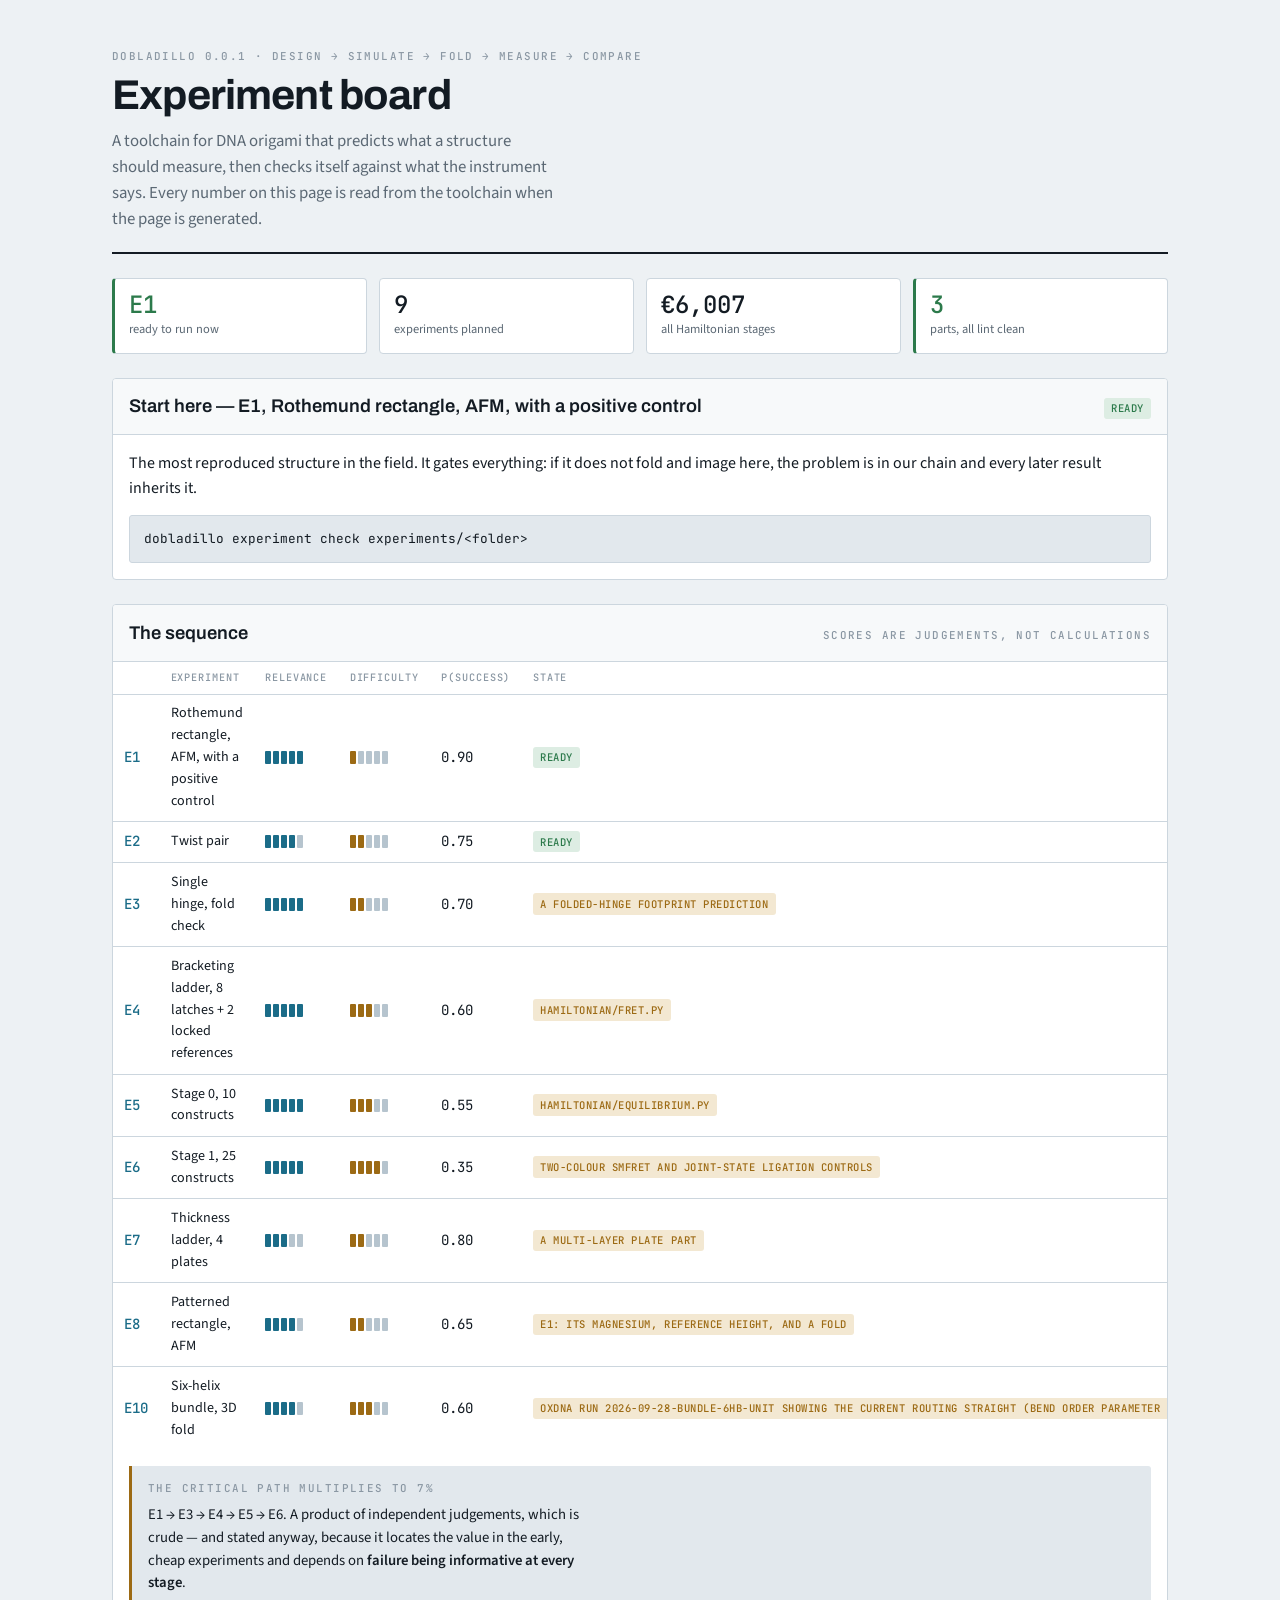
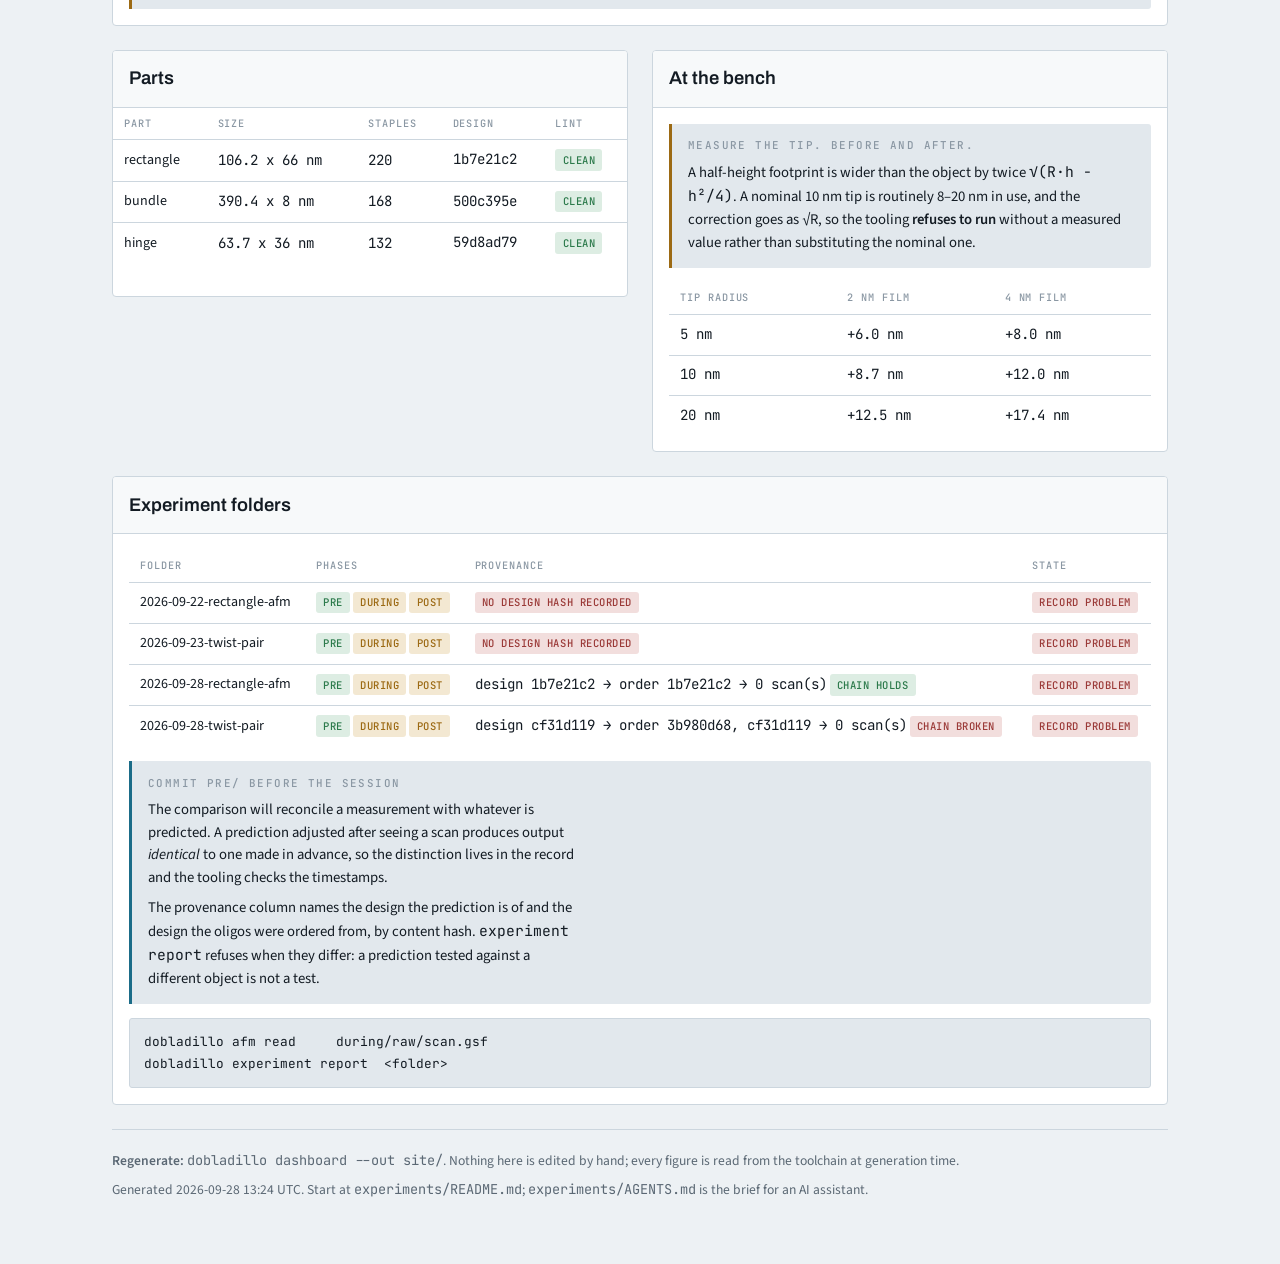
==== commit cb617c0c: "Merge E8: patterned rectangle; E8 and E10 in the programme, roadmap, index and MCP Resolved by keepi" ====
--- a/dashboard/site/index.html
+++ b/dashboard/site/index.html
@@ -83,7 +83,7 @@
 from the toolchain when the page is generated.</p></header>
 
 <div class="strip"><div class="stat go"><span class="v">E1</span><span class="k">ready to run now</span></div>
-<div class="stat"><span class="v">8</span><span class="k">experiments planned</span></div>
+<div class="stat"><span class="v">9</span><span class="k">experiments planned</span></div>
 <div class="stat"><span class="v">&euro;6,007</span><span class="k">all Hamiltonian stages</span></div>
 <div class="stat go"><span class="v">3</span><span class="k">parts, all lint clean</span></div></div>
 
@@ -93,7 +93,7 @@
 <pre>dobladillo experiment check experiments/&lt;folder&gt;</pre></div></section>
 <section class="panel"><div class="head"><h2>The sequence</h2>
 <span class="eyebrow">scores are judgements, not calculations</span></div>
-<div class="scroll"><table><thead><tr><th></th><th>experiment</th><th>relevance</th><th>difficulty</th><th>P(success)</th><th>state</th></tr></thead><tbody><tr><td class="id">E1</td><td>Rothemund rectangle, AFM, with a positive control</td><td><span class="bar"><i class="on"></i><i class="on"></i><i class="on"></i><i class="on"></i><i class="on"></i></span></td><td><span class="bar risk"><i class="on"></i><i></i><i></i><i></i><i></i></span></td><td class="num">0.90</td><td><span class="pill p-ready">ready</span></td></tr><tr><td class="id">E2</td><td>Twist pair</td><td><span class="bar"><i class="on"></i><i class="on"></i><i class="on"></i><i class="on"></i><i></i></span></td><td><span class="bar risk"><i class="on"></i><i class="on"></i><i></i><i></i><i></i></span></td><td class="num">0.75</td><td><span class="pill p-ready">ready</span></td></tr><tr><td class="id">E3</td><td>Single hinge, fold check</td><td><span class="bar"><i class="on"></i><i class="on"></i><i class="on"></i><i class="on"></i><i class="on"></i></span></td><td><span class="bar risk"><i class="on"></i><i class="on"></i><i></i><i></i><i></i></span></td><td class="num">0.70</td><td><span class="pill p-blocked">a folded-hinge footprint prediction</span></td></tr><tr><td class="id">E4</td><td>Bracketing ladder, 8 latches + 2 locked references</td><td><span class="bar"><i class="on"></i><i class="on"></i><i class="on"></i><i class="on"></i><i class="on"></i></span></td><td><span class="bar risk"><i class="on"></i><i class="on"></i><i class="on"></i><i></i><i></i></span></td><td class="num">0.60</td><td><span class="pill p-blocked">hamiltonian/fret.py</span></td></tr><tr><td class="id">E5</td><td>Stage 0, 10 constructs</td><td><span class="bar"><i class="on"></i><i class="on"></i><i class="on"></i><i class="on"></i><i class="on"></i></span></td><td><span class="bar risk"><i class="on"></i><i class="on"></i><i class="on"></i><i></i><i></i></span></td><td class="num">0.55</td><td><span class="pill p-blocked">hamiltonian/equilibrium.py</span></td></tr><tr><td class="id">E6</td><td>Stage 1, 25 constructs</td><td><span class="bar"><i class="on"></i><i class="on"></i><i class="on"></i><i class="on"></i><i class="on"></i></span></td><td><span class="bar risk"><i class="on"></i><i class="on"></i><i class="on"></i><i class="on"></i><i></i></span></td><td class="num">0.35</td><td><span class="pill p-blocked">two-colour smFRET and joint-state ligation controls</span></td></tr><tr><td class="id">E7</td><td>Thickness ladder, 4 plates</td><td><span class="bar"><i class="on"></i><i class="on"></i><i class="on"></i><i></i><i></i></span></td><td><span class="bar risk"><i class="on"></i><i class="on"></i><i></i><i></i><i></i></span></td><td class="num">0.80</td><td><span class="pill p-blocked">a multi-layer plate part</span></td></tr><tr><td class="id">E10</td><td>Six-helix bundle, 3D fold</td><td><span class="bar"><i class="on"></i><i class="on"></i><i class="on"></i><i class="on"></i><i></i></span></td><td><span class="bar risk"><i class="on"></i><i class="on"></i><i class="on"></i><i></i><i></i></span></td><td class="num">0.60</td><td><span class="pill p-blocked">oxDNA run 2026-09-28-bundle-6hb-unit showing the current routing straight (bend order parameter well below 0.99, sagitta well below 50 nm)</span></td></tr></tbody></table></div>
+<div class="scroll"><table><thead><tr><th></th><th>experiment</th><th>relevance</th><th>difficulty</th><th>P(success)</th><th>state</th></tr></thead><tbody><tr><td class="id">E1</td><td>Rothemund rectangle, AFM, with a positive control</td><td><span class="bar"><i class="on"></i><i class="on"></i><i class="on"></i><i class="on"></i><i class="on"></i></span></td><td><span class="bar risk"><i class="on"></i><i></i><i></i><i></i><i></i></span></td><td class="num">0.90</td><td><span class="pill p-ready">ready</span></td></tr><tr><td class="id">E2</td><td>Twist pair</td><td><span class="bar"><i class="on"></i><i class="on"></i><i class="on"></i><i class="on"></i><i></i></span></td><td><span class="bar risk"><i class="on"></i><i class="on"></i><i></i><i></i><i></i></span></td><td class="num">0.75</td><td><span class="pill p-ready">ready</span></td></tr><tr><td class="id">E3</td><td>Single hinge, fold check</td><td><span class="bar"><i class="on"></i><i class="on"></i><i class="on"></i><i class="on"></i><i class="on"></i></span></td><td><span class="bar risk"><i class="on"></i><i class="on"></i><i></i><i></i><i></i></span></td><td class="num">0.70</td><td><span class="pill p-blocked">a folded-hinge footprint prediction</span></td></tr><tr><td class="id">E4</td><td>Bracketing ladder, 8 latches + 2 locked references</td><td><span class="bar"><i class="on"></i><i class="on"></i><i class="on"></i><i class="on"></i><i class="on"></i></span></td><td><span class="bar risk"><i class="on"></i><i class="on"></i><i class="on"></i><i></i><i></i></span></td><td class="num">0.60</td><td><span class="pill p-blocked">hamiltonian/fret.py</span></td></tr><tr><td class="id">E5</td><td>Stage 0, 10 constructs</td><td><span class="bar"><i class="on"></i><i class="on"></i><i class="on"></i><i class="on"></i><i class="on"></i></span></td><td><span class="bar risk"><i class="on"></i><i class="on"></i><i class="on"></i><i></i><i></i></span></td><td class="num">0.55</td><td><span class="pill p-blocked">hamiltonian/equilibrium.py</span></td></tr><tr><td class="id">E6</td><td>Stage 1, 25 constructs</td><td><span class="bar"><i class="on"></i><i class="on"></i><i class="on"></i><i class="on"></i><i class="on"></i></span></td><td><span class="bar risk"><i class="on"></i><i class="on"></i><i class="on"></i><i class="on"></i><i></i></span></td><td class="num">0.35</td><td><span class="pill p-blocked">two-colour smFRET and joint-state ligation controls</span></td></tr><tr><td class="id">E7</td><td>Thickness ladder, 4 plates</td><td><span class="bar"><i class="on"></i><i class="on"></i><i class="on"></i><i></i><i></i></span></td><td><span class="bar risk"><i class="on"></i><i class="on"></i><i></i><i></i><i></i></span></td><td class="num">0.80</td><td><span class="pill p-blocked">a multi-layer plate part</span></td></tr><tr><td class="id">E8</td><td>Patterned rectangle, AFM</td><td><span class="bar"><i class="on"></i><i class="on"></i><i class="on"></i><i class="on"></i><i></i></span></td><td><span class="bar risk"><i class="on"></i><i class="on"></i><i></i><i></i><i></i></span></td><td class="num">0.65</td><td><span class="pill p-blocked">E1: its magnesium, reference height, and a fold</span></td></tr><tr><td class="id">E10</td><td>Six-helix bundle, 3D fold</td><td><span class="bar"><i class="on"></i><i class="on"></i><i class="on"></i><i class="on"></i><i></i></span></td><td><span class="bar risk"><i class="on"></i><i class="on"></i><i class="on"></i><i></i><i></i></span></td><td class="num">0.60</td><td><span class="pill p-blocked">oxDNA run 2026-09-28-bundle-6hb-unit showing the current routing straight (bend order parameter well below 0.99, sagitta well below 50 nm)</span></td></tr></tbody></table></div>
 <div class="body"><div class="note warn">
 <span class="eyebrow">The critical path multiplies to 7%</span>
 <p>E1 → E3 → E4 → E5 → E6. A product of independent judgements,
@@ -131,9 +131,9 @@
 
 <footer><p><strong>Regenerate:</strong> <span class="mono">dobladillo dashboard --out site/</span>.
 Nothing here is edited by hand; every figure is read from the toolchain at generation time.</p>
-<p>Generated 2026-09-28 13:10 UTC.
+<p>Generated 2026-09-28 13:24 UTC.
 Start at <span class="mono">experiments/README.md</span>;
 <span class="mono">experiments/AGENTS.md</span> is the brief for an AI assistant.</p></footer>
 </div>
-<script id="state" type="application/json">{"version": "0.0.1", "experiments": [{"id": "E1", "title": "Rothemund rectangle, AFM, with a positive control", "epic": null, "relevance": 5, "difficulty": 1, "success": 0.9, "ready": true, "blocked_by": "", "why": "The most reproduced structure in the field. It gates everything: if it does not fold and image here, the problem is in our chain and every later result inherits it.", "on_critical_path": true}, {"id": "E2", "title": "Twist pair", "epic": null, "relevance": 4, "difficulty": 2, "success": 0.75, "ready": true, "blocked_by": "", "why": "Validates the twist correction that every square-lattice dimension rests on. Whether deleting one base every 64 cancels the twist in practice is visible in an AFM image and nowhere else.", "on_critical_path": false}, {"id": "E3", "title": "Single hinge, fold check", "epic": 2, "relevance": 5, "difficulty": 2, "success": 0.7, "ready": false, "blocked_by": "a folded-hinge footprint prediction", "why": "The cheapest thing that can invalidate the hinge line. One construct rather than eight, and the original plan went straight from 'no hinge has ever been folded' to an eight-construct ladder with a FRET readout.", "on_critical_path": true}, {"id": "E4", "title": "Bracketing ladder, 8 latches + 2 locked references", "epic": 2, "relevance": 5, "difficulty": 3, "success": 0.6, "ready": false, "blocked_by": "hamiltonian/fret.py", "why": "Locates the conformational offset. Without it Stage 0 can return ten saturated measurements and no information, because a FRET probability is informative over only about 2.9 kT and the offset slides the whole sweep. The ladder's rungs are read against two locked references, open and latched (`bracket`), without which a bulk FRET efficiency cannot be turned into p(latched).", "on_critical_path": true}, {"id": "E5", "title": "Stage 0, 10 constructs", "epic": 2, "relevance": 5, "difficulty": 3, "success": 0.55, "ready": false, "blocked_by": "hamiltonian/equilibrium.py", "why": "Measures the manufacturing noise floor, which sets the resolution of everything after it. Its intercept is also the only measurement of the conformational cost of closing.", "on_critical_path": true}, {"id": "E6", "title": "Stage 1, 25 constructs", "epic": 2, "relevance": 5, "difficulty": 4, "success": 0.35, "ready": false, "blocked_by": "two-colour smFRET and joint-state ligation controls", "why": "The decision point. Is the coupling constant when the biases are varied? If not there is no Hamiltonian, only a coupled system \u2014 which is a real finding about molecular coupling and is publishable.", "on_critical_path": true}, {"id": "E7", "title": "Thickness ladder, 4 plates", "epic": 3, "relevance": 3, "difficulty": 2, "success": 0.8, "ready": false, "blocked_by": "a multi-layer plate part", "why": "The offer to the AFM partner. A stiffness standard tests one number; a thickness ladder tests the whole inference chain, and needs no prior agreement on what DNA's modulus is.", "on_critical_path": false}, {"id": "E10", "title": "Six-helix bundle, 3D fold", "epic": null, "relevance": 4, "difficulty": 3, "success": 0.6, "ready": false, "blocked_by": "oxDNA run 2026-09-28-bundle-6hb-unit showing the current routing straight (bend order parameter well below 0.99, sagitta well below 50 nm)", "why": "The first 3D part, and the one whose routing had the worst bug: misphased crossovers bent earlier versions into 269-347 nm arcs in oxDNA. Validates the fold on a gel first, then asks on mica whether the rod is straight but flexible or systematically curved -- which only the tangent-angle fit can tell apart -- and checks its length. Depends on E1 for technique and reference height only.", "on_critical_path": false}], "critical_path": ["E1", "E3", "E4", "E5", "E6"], "critical_probability": 0.0728, "stages": [{"stage": "bracketing", "purpose": "Locate the conformational offset, so that Stage 0's sweep is placed inside the window where a probability carries information rather than beside it", "constructs": 8, "core_staples": 200, "variant_staples": 96, "total_staples": 296, "modified_oligos": 2, "modified_oligo_cost_eur": 300.0, "estimated_cost_eur": 1247.0, "cost_if_not_shared_eur": 5120.0, "saved_by_sharing_eur": 3873.0, "core_id": "single-hinge", "controls": ["The same FRET calibration as Stage 0: this is a probability measurement and inherits every systematic of one."], "notes": ["Run before ordering Stage 0, not alongside it. Its output is which latch to centre the sweep on; ordering both at once throws that away.", "A run where no rung reads informatively is not a failed measurement. It says the offset is outside the reachable range, and the joint length, not the latch, is what has to change."]}, {"stage": "0", "purpose": "dG_eff against latch design, and the construct-to-construct scatter", "constructs": 10, "core_staples": 200, "variant_staples": 120, "total_staples": 320, "modified_oligos": 2, "modified_oligo_cost_eur": 300.0, "estimated_cost_eur": 1324.0, "cost_if_not_shared_eur": 6400.0, "saved_by_sharing_eur": 5076.0, "core_id": "single-hinge", "controls": ["at least 3 independent folds of every construct, to separate folding variance from synthesis variance", "at least 2 independent oligo syntheses for a subset, for the same reason", "AFM on each, to confirm the structure folded at all before its dG is believed"], "notes": ["go/no-go: scatter at fixed design below 0.3 kT. This is TIGHTER than the source document's ~1 kT, because at 1 kT a designed 1 kT coupling returns with a median error near 0.85 kT and Stage 1 cannot then meet its own criterion.", "the GC axis is swept at a fixed 8 bp length so length and composition do not move together and become unattributable", "the FRET pair sits across the hinge joint, which is core geometry, so two modified oligos serve the whole series rather than two per construct: EUR 300 instead of EUR 3000"]}, {"stage": "1", "purpose": "measure J, and verify it is constant as h1 and h2 are varied", "constructs": 25, "core_staples": 380, "variant_staples": 800, "total_staples": 1180, "modified_oligos": 4, "modified_oligo_cost_eur": 600.0, "estimated_cost_eur": 4376.0, "cost_if_not_shared_eur": 30400.0, "saved_by_sharing_eur": 26024.0, "core_id": "two-hinge", "controls": ["an UNCOUPLED pair at every bias setting: two hinges far apart on the same plate, no strut. Any correlation measured there is an artefact, and it quantifies the background that |J| has to beat", "locked constructs in ALL FOUR joint states (++, +-, -+, --), not in the two states of one spin. This project's simulation shows a ligation bias that depends on each spin separately is algebraically a field shift and CANNOT corrupt J; only a bias depending on the joint state can, and it adds exactly half itself to the apparent coupling. Calibrating per-site efficiency is therefore the wrong control", "two initial conditions for every measurement -- annealed from high T, and released from a locked state -- confirming they converge"], "notes": ["go/no-go: |J| above the Stage 0 noise floor by 3 sigma; J constant across the bias grid to 0.3 kT; uncoupled control below the noise floor", "the key plot is fitted J against applied (h1, h2). A slope means the couplings are bias-dependent and the pairwise Ising form is wrong", "a negative result here is publishable and is a real finding about molecular coupling"]}], "programme_cost": {"stages": ["bracketing", "0", "1"], "cores": ["single-hinge", "two-hinge"], "core_staples": 580, "variant_staples": 1016, "modified_oligos": 6, "total_eur": 6007.0, "naive_sum_of_stages_eur": 6947.0}, "tip_table": [{"radius_nm": 5.0, "widening_nm": {"2.0": 6.0, "4.0": 8.0}}, {"radius_nm": 10.0, "widening_nm": {"2.0": 8.7, "4.0": 12.0}}, {"radius_nm": 20.0, "widening_nm": {"2.0": 12.5, "4.0": 17.4}}], "parts": [{"name": "rectangle", "dimensions_nm": {"width": 106.2, "height": 66.0}, "staples": 220, "violations": 0, "clean": true, "worst": "", "outlines": [{"origin": "designed", "definition": "base count times rise, as an idealised rectangle", "points": [[-53.1, -33.0], [53.1, -33.0], [53.1, 33.0], [-53.1, 33.0]]}], "design_sha256": "1b7e21c2c1e9677f5f5ce2d20d0a3d171d3a7fc605f8654459b020bfe1fd9ea3", "run": null}, {"name": "bundle", "dimensions_nm": {"length": 390.4, "diameter": 8.0}, "staples": 168, "violations": 0, "clean": true, "worst": "", "outlines": [{"origin": "designed", "definition": "base count times rise, as an idealised rectangle", "points": [[-195.2, -4.0], [195.2, -4.0], [195.2, 4.0], [-195.2, 4.0]]}], "design_sha256": "500c395e6f37a4264870b515a9f387deeded422d5b49ef9404fecc11552e43df", "run": null}, {"name": "hinge", "dimensions_nm": {"width": 63.7, "height": 36.0}, "staples": 132, "violations": 0, "clean": true, "worst": "", "outlines": [{"origin": "designed", "definition": "base count times rise, as an idealised rectangle", "points": [[-31.85, -18.0], [31.85, -18.0], [31.85, 18.0], [-31.85, 18.0]]}], "design_sha256": "59d8ad79075bf8a74d01ad7448bb1163c102772d775ba822c3d4e7df972e111b", "run": null}], "folders": [{"name": "2026-09-22-rectangle-afm", "ready_for": "during", "believable": false, "problems": ["no design hash recorded: pre/prediction.json was written before the provenance chain existed, so nothing can check that the scans are of the design that was predicted. pre/RETILED.md records that the design was changed after the prediction was written", "pre/order has no manifest, so the order -- and every sample folded from it -- cannot be tied to a design"], "phases": {"pre": true, "during": false, "post": false}, "provenance": {"legacy": true, "verified": false, "design_sha256": null, "order_design_sha256": null, "ordered_designs": [], "scans": 0, "links": [{"node": "design", "name": "canonical scadnano JSON", "sha256": null, "parent": null}, {"node": "prediction", "name": "pre/prediction.json", "sha256": "3630d472cd021f649e069415acdaed52a0f50cb88ed3875472df620cddb1fdfa", "parent": null}, {"node": "experiment folder", "name": "pre/provenance.json", "sha256": null, "parent": "3630d472cd021f649e069415acdaed52a0f50cb88ed3875472df620cddb1fdfa"}]}}, {"name": "2026-09-23-twist-pair", "ready_for": "during", "believable": false, "problems": ["no design hash recorded: pre/prediction.json was written before the provenance chain existed, so nothing can check that the scans are of the design that was predicted. pre/RETILED.md records that the design was changed after the prediction was written", "pre/order has no manifest, so the order -- and every sample folded from it -- cannot be tied to a design"], "phases": {"pre": true, "during": false, "post": false}, "provenance": {"legacy": true, "verified": false, "design_sha256": null, "order_design_sha256": null, "ordered_designs": [], "scans": 0, "links": [{"node": "design", "name": "canonical scadnano JSON", "sha256": null, "parent": null}, {"node": "prediction", "name": "pre/prediction.json", "sha256": "8790bc31c9fc8bc6f48380b9b90789edb86cbcff1bd7ddfaa4763c7d2177fb3a", "parent": null}, {"node": "experiment folder", "name": "pre/provenance.json", "sha256": null, "parent": "8790bc31c9fc8bc6f48380b9b90789edb86cbcff1bd7ddfaa4763c7d2177fb3a"}]}}, {"name": "2026-09-28-rectangle-afm", "ready_for": "during", "believable": false, "problems": ["the gate is not written: pre/plan.md's `criterion:` line is empty. Write what result would make this a failure, and commit pre/, before taking data"], "phases": {"pre": true, "during": false, "post": false}, "provenance": {"legacy": false, "verified": true, "design_sha256": "1b7e21c2c1e9677f5f5ce2d20d0a3d171d3a7fc605f8654459b020bfe1fd9ea3", "order_design_sha256": "1b7e21c2c1e9677f5f5ce2d20d0a3d171d3a7fc605f8654459b020bfe1fd9ea3", "ordered_designs": ["1b7e21c2c1e9677f5f5ce2d20d0a3d171d3a7fc605f8654459b020bfe1fd9ea3"], "scans": 0, "links": [{"node": "design", "name": "canonical scadnano JSON", "sha256": "1b7e21c2c1e9677f5f5ce2d20d0a3d171d3a7fc605f8654459b020bfe1fd9ea3", "parent": null}, {"node": "prediction", "name": "pre/prediction.json", "sha256": "a232e727b6d6735cbe0a871f969d0bf974d707b0003904712c3038ddb7310afa", "parent": "1b7e21c2c1e9677f5f5ce2d20d0a3d171d3a7fc605f8654459b020bfe1fd9ea3"}, {"node": "order", "name": "pre/order/rectangle_manifest.json", "sha256": "ab9839d8fef2a1d48c5dd92766991184bd5d59ba366380405a7c63ae5105d593", "parent": "1b7e21c2c1e9677f5f5ce2d20d0a3d171d3a7fc605f8654459b020bfe1fd9ea3"}, {"node": "experiment folder", "name": "pre/provenance.json", "sha256": "b4fcd65b3343fc76d20ccc4cc52a2e962ff7cecb13c0e2207537c708d8d041b1", "parent": "a232e727b6d6735cbe0a871f969d0bf974d707b0003904712c3038ddb7310afa"}]}}, {"name": "2026-09-28-twist-pair", "ready_for": "during", "believable": false, "problems": ["the gate is not written: pre/plan.md's `criterion:` line is empty. Write what result would make this a failure, and commit pre/, before taking data", "pre/order holds 2 designs (3b980d68, cf31d119), so a scan cannot be attributed to one of them"], "phases": {"pre": true, "during": false, "post": false}, "provenance": {"legacy": false, "verified": false, "design_sha256": "cf31d119b0e4fdbb65038ffe1e6c0a9042607f8429d63d06dbde6103cbf9c1f3", "order_design_sha256": null, "ordered_designs": ["3b980d683aa51626c4e0e067781b7fe46b2598ce57afb48b598b218edcae2290", "cf31d119b0e4fdbb65038ffe1e6c0a9042607f8429d63d06dbde6103cbf9c1f3"], "scans": 0, "links": [{"node": "design", "name": "canonical scadnano JSON", "sha256": "cf31d119b0e4fdbb65038ffe1e6c0a9042607f8429d63d06dbde6103cbf9c1f3", "parent": null}, {"node": "prediction", "name": "pre/prediction.json", "sha256": "5bd3fb353a85fd9e98d93af70814d77944be882f277884dc57b87d06f5f38d3c", "parent": "cf31d119b0e4fdbb65038ffe1e6c0a9042607f8429d63d06dbde6103cbf9c1f3"}, {"node": "order", "name": "pre/order/twist-corrected_manifest.json", "sha256": "fca975529f0a4295bced6b70e136d55126b95c36408057627e7b749930c5e190", "parent": "cf31d119b0e4fdbb65038ffe1e6c0a9042607f8429d63d06dbde6103cbf9c1f3"}, {"node": "order", "name": "pre/order/twist-uncorrected_manifest.json", "sha256": "31a403a55689cd9559c352bb2defe722f77e24d793497e8df43ceea7f6fc1b88", "parent": "3b980d683aa51626c4e0e067781b7fe46b2598ce57afb48b598b218edcae2290"}, {"node": "experiment folder", "name": "pre/provenance.json", "sha256": "209a7607bfd2f2b56b7a09d58d33c4e6563a34e79bf1e6112fb2933a22e59377", "parent": "5bd3fb353a85fd9e98d93af70814d77944be882f277884dc57b87d06f5f38d3c"}]}}]}</script>
+<script id="state" type="application/json">{"version": "0.0.1", "experiments": [{"id": "E1", "title": "Rothemund rectangle, AFM, with a positive control", "epic": null, "relevance": 5, "difficulty": 1, "success": 0.9, "ready": true, "blocked_by": "", "why": "The most reproduced structure in the field. It gates everything: if it does not fold and image here, the problem is in our chain and every later result inherits it.", "on_critical_path": true}, {"id": "E2", "title": "Twist pair", "epic": null, "relevance": 4, "difficulty": 2, "success": 0.75, "ready": true, "blocked_by": "", "why": "Validates the twist correction that every square-lattice dimension rests on. Whether deleting one base every 64 cancels the twist in practice is visible in an AFM image and nowhere else.", "on_critical_path": false}, {"id": "E3", "title": "Single hinge, fold check", "epic": 2, "relevance": 5, "difficulty": 2, "success": 0.7, "ready": false, "blocked_by": "a folded-hinge footprint prediction", "why": "The cheapest thing that can invalidate the hinge line. One construct rather than eight, and the original plan went straight from 'no hinge has ever been folded' to an eight-construct ladder with a FRET readout.", "on_critical_path": true}, {"id": "E4", "title": "Bracketing ladder, 8 latches + 2 locked references", "epic": 2, "relevance": 5, "difficulty": 3, "success": 0.6, "ready": false, "blocked_by": "hamiltonian/fret.py", "why": "Locates the conformational offset. Without it Stage 0 can return ten saturated measurements and no information, because a FRET probability is informative over only about 2.9 kT and the offset slides the whole sweep. The ladder's rungs are read against two locked references, open and latched (`bracket`), without which a bulk FRET efficiency cannot be turned into p(latched).", "on_critical_path": true}, {"id": "E5", "title": "Stage 0, 10 constructs", "epic": 2, "relevance": 5, "difficulty": 3, "success": 0.55, "ready": false, "blocked_by": "hamiltonian/equilibrium.py", "why": "Measures the manufacturing noise floor, which sets the resolution of everything after it. Its intercept is also the only measurement of the conformational cost of closing.", "on_critical_path": true}, {"id": "E6", "title": "Stage 1, 25 constructs", "epic": 2, "relevance": 5, "difficulty": 4, "success": 0.35, "ready": false, "blocked_by": "two-colour smFRET and joint-state ligation controls", "why": "The decision point. Is the coupling constant when the biases are varied? If not there is no Hamiltonian, only a coupled system \u2014 which is a real finding about molecular coupling and is publishable.", "on_critical_path": true}, {"id": "E7", "title": "Thickness ladder, 4 plates", "epic": 3, "relevance": 3, "difficulty": 2, "success": 0.8, "ready": false, "blocked_by": "a multi-layer plate part", "why": "The offer to the AFM partner. A stiffness standard tests one number; a thickness ladder tests the whole inference chain, and needs no prior agreement on what DNA's modulus is.", "on_critical_path": false}, {"id": "E8", "title": "Patterned rectangle, AFM", "epic": null, "relevance": 4, "difficulty": 2, "success": 0.65, "ready": false, "blocked_by": "E1: its magnesium, reference height, and a fold", "why": "Level 3: control a detail, not only the outline. 28 of E1's staples carry a hairpin that draws a chiral, off-centre F on one face; it costs only those 28 oligos (about EUR 150), and a read F is the orientation and face marker later experiments need.", "on_critical_path": false}, {"id": "E10", "title": "Six-helix bundle, 3D fold", "epic": null, "relevance": 4, "difficulty": 3, "success": 0.6, "ready": false, "blocked_by": "oxDNA run 2026-09-28-bundle-6hb-unit showing the current routing straight (bend order parameter well below 0.99, sagitta well below 50 nm)", "why": "The first 3D part, and the one whose routing had the worst bug: misphased crossovers bent earlier versions into 269-347 nm arcs in oxDNA. Validates the fold on a gel first, then asks on mica whether the rod is straight but flexible or systematically curved -- which only the tangent-angle fit can tell apart -- and checks its length. Depends on E1 for technique and reference height only.", "on_critical_path": false}], "critical_path": ["E1", "E3", "E4", "E5", "E6"], "critical_probability": 0.0728, "stages": [{"stage": "bracketing", "purpose": "Locate the conformational offset, so that Stage 0's sweep is placed inside the window where a probability carries information rather than beside it", "constructs": 8, "core_staples": 200, "variant_staples": 96, "total_staples": 296, "modified_oligos": 2, "modified_oligo_cost_eur": 300.0, "estimated_cost_eur": 1247.0, "cost_if_not_shared_eur": 5120.0, "saved_by_sharing_eur": 3873.0, "core_id": "single-hinge", "controls": ["The same FRET calibration as Stage 0: this is a probability measurement and inherits every systematic of one."], "notes": ["Run before ordering Stage 0, not alongside it. Its output is which latch to centre the sweep on; ordering both at once throws that away.", "A run where no rung reads informatively is not a failed measurement. It says the offset is outside the reachable range, and the joint length, not the latch, is what has to change."]}, {"stage": "0", "purpose": "dG_eff against latch design, and the construct-to-construct scatter", "constructs": 10, "core_staples": 200, "variant_staples": 120, "total_staples": 320, "modified_oligos": 2, "modified_oligo_cost_eur": 300.0, "estimated_cost_eur": 1324.0, "cost_if_not_shared_eur": 6400.0, "saved_by_sharing_eur": 5076.0, "core_id": "single-hinge", "controls": ["at least 3 independent folds of every construct, to separate folding variance from synthesis variance", "at least 2 independent oligo syntheses for a subset, for the same reason", "AFM on each, to confirm the structure folded at all before its dG is believed"], "notes": ["go/no-go: scatter at fixed design below 0.3 kT. This is TIGHTER than the source document's ~1 kT, because at 1 kT a designed 1 kT coupling returns with a median error near 0.85 kT and Stage 1 cannot then meet its own criterion.", "the GC axis is swept at a fixed 8 bp length so length and composition do not move together and become unattributable", "the FRET pair sits across the hinge joint, which is core geometry, so two modified oligos serve the whole series rather than two per construct: EUR 300 instead of EUR 3000"]}, {"stage": "1", "purpose": "measure J, and verify it is constant as h1 and h2 are varied", "constructs": 25, "core_staples": 380, "variant_staples": 800, "total_staples": 1180, "modified_oligos": 4, "modified_oligo_cost_eur": 600.0, "estimated_cost_eur": 4376.0, "cost_if_not_shared_eur": 30400.0, "saved_by_sharing_eur": 26024.0, "core_id": "two-hinge", "controls": ["an UNCOUPLED pair at every bias setting: two hinges far apart on the same plate, no strut. Any correlation measured there is an artefact, and it quantifies the background that |J| has to beat", "locked constructs in ALL FOUR joint states (++, +-, -+, --), not in the two states of one spin. This project's simulation shows a ligation bias that depends on each spin separately is algebraically a field shift and CANNOT corrupt J; only a bias depending on the joint state can, and it adds exactly half itself to the apparent coupling. Calibrating per-site efficiency is therefore the wrong control", "two initial conditions for every measurement -- annealed from high T, and released from a locked state -- confirming they converge"], "notes": ["go/no-go: |J| above the Stage 0 noise floor by 3 sigma; J constant across the bias grid to 0.3 kT; uncoupled control below the noise floor", "the key plot is fitted J against applied (h1, h2). A slope means the couplings are bias-dependent and the pairwise Ising form is wrong", "a negative result here is publishable and is a real finding about molecular coupling"]}], "programme_cost": {"stages": ["bracketing", "0", "1"], "cores": ["single-hinge", "two-hinge"], "core_staples": 580, "variant_staples": 1016, "modified_oligos": 6, "total_eur": 6007.0, "naive_sum_of_stages_eur": 6947.0}, "tip_table": [{"radius_nm": 5.0, "widening_nm": {"2.0": 6.0, "4.0": 8.0}}, {"radius_nm": 10.0, "widening_nm": {"2.0": 8.7, "4.0": 12.0}}, {"radius_nm": 20.0, "widening_nm": {"2.0": 12.5, "4.0": 17.4}}], "parts": [{"name": "rectangle", "dimensions_nm": {"width": 106.2, "height": 66.0}, "staples": 220, "violations": 0, "clean": true, "worst": "", "outlines": [{"origin": "designed", "definition": "base count times rise, as an idealised rectangle", "points": [[-53.1, -33.0], [53.1, -33.0], [53.1, 33.0], [-53.1, 33.0]]}], "design_sha256": "1b7e21c2c1e9677f5f5ce2d20d0a3d171d3a7fc605f8654459b020bfe1fd9ea3", "run": null}, {"name": "bundle", "dimensions_nm": {"length": 390.4, "diameter": 8.0}, "staples": 168, "violations": 0, "clean": true, "worst": "", "outlines": [{"origin": "designed", "definition": "base count times rise, as an idealised rectangle", "points": [[-195.2, -4.0], [195.2, -4.0], [195.2, 4.0], [-195.2, 4.0]]}], "design_sha256": "500c395e6f37a4264870b515a9f387deeded422d5b49ef9404fecc11552e43df", "run": null}, {"name": "hinge", "dimensions_nm": {"width": 63.7, "height": 36.0}, "staples": 132, "violations": 0, "clean": true, "worst": "", "outlines": [{"origin": "designed", "definition": "base count times rise, as an idealised rectangle", "points": [[-31.85, -18.0], [31.85, -18.0], [31.85, 18.0], [-31.85, 18.0]]}], "design_sha256": "59d8ad79075bf8a74d01ad7448bb1163c102772d775ba822c3d4e7df972e111b", "run": null}], "folders": [{"name": "2026-09-22-rectangle-afm", "ready_for": "during", "believable": false, "problems": ["no design hash recorded: pre/prediction.json was written before the provenance chain existed, so nothing can check that the scans are of the design that was predicted. pre/RETILED.md records that the design was changed after the prediction was written", "pre/order has no manifest, so the order -- and every sample folded from it -- cannot be tied to a design"], "phases": {"pre": true, "during": false, "post": false}, "provenance": {"legacy": true, "verified": false, "design_sha256": null, "order_design_sha256": null, "ordered_designs": [], "scans": 0, "links": [{"node": "design", "name": "canonical scadnano JSON", "sha256": null, "parent": null}, {"node": "prediction", "name": "pre/prediction.json", "sha256": "3630d472cd021f649e069415acdaed52a0f50cb88ed3875472df620cddb1fdfa", "parent": null}, {"node": "experiment folder", "name": "pre/provenance.json", "sha256": null, "parent": "3630d472cd021f649e069415acdaed52a0f50cb88ed3875472df620cddb1fdfa"}]}}, {"name": "2026-09-23-twist-pair", "ready_for": "during", "believable": false, "problems": ["no design hash recorded: pre/prediction.json was written before the provenance chain existed, so nothing can check that the scans are of the design that was predicted. pre/RETILED.md records that the design was changed after the prediction was written", "pre/order has no manifest, so the order -- and every sample folded from it -- cannot be tied to a design"], "phases": {"pre": true, "during": false, "post": false}, "provenance": {"legacy": true, "verified": false, "design_sha256": null, "order_design_sha256": null, "ordered_designs": [], "scans": 0, "links": [{"node": "design", "name": "canonical scadnano JSON", "sha256": null, "parent": null}, {"node": "prediction", "name": "pre/prediction.json", "sha256": "8790bc31c9fc8bc6f48380b9b90789edb86cbcff1bd7ddfaa4763c7d2177fb3a", "parent": null}, {"node": "experiment folder", "name": "pre/provenance.json", "sha256": null, "parent": "8790bc31c9fc8bc6f48380b9b90789edb86cbcff1bd7ddfaa4763c7d2177fb3a"}]}}, {"name": "2026-09-28-rectangle-afm", "ready_for": "during", "believable": false, "problems": ["the gate is not written: pre/plan.md's `criterion:` line is empty. Write what result would make this a failure, and commit pre/, before taking data"], "phases": {"pre": true, "during": false, "post": false}, "provenance": {"legacy": false, "verified": true, "design_sha256": "1b7e21c2c1e9677f5f5ce2d20d0a3d171d3a7fc605f8654459b020bfe1fd9ea3", "order_design_sha256": "1b7e21c2c1e9677f5f5ce2d20d0a3d171d3a7fc605f8654459b020bfe1fd9ea3", "ordered_designs": ["1b7e21c2c1e9677f5f5ce2d20d0a3d171d3a7fc605f8654459b020bfe1fd9ea3"], "scans": 0, "links": [{"node": "design", "name": "canonical scadnano JSON", "sha256": "1b7e21c2c1e9677f5f5ce2d20d0a3d171d3a7fc605f8654459b020bfe1fd9ea3", "parent": null}, {"node": "prediction", "name": "pre/prediction.json", "sha256": "a232e727b6d6735cbe0a871f969d0bf974d707b0003904712c3038ddb7310afa", "parent": "1b7e21c2c1e9677f5f5ce2d20d0a3d171d3a7fc605f8654459b020bfe1fd9ea3"}, {"node": "order", "name": "pre/order/rectangle_manifest.json", "sha256": "ab9839d8fef2a1d48c5dd92766991184bd5d59ba366380405a7c63ae5105d593", "parent": "1b7e21c2c1e9677f5f5ce2d20d0a3d171d3a7fc605f8654459b020bfe1fd9ea3"}, {"node": "experiment folder", "name": "pre/provenance.json", "sha256": "b4fcd65b3343fc76d20ccc4cc52a2e962ff7cecb13c0e2207537c708d8d041b1", "parent": "a232e727b6d6735cbe0a871f969d0bf974d707b0003904712c3038ddb7310afa"}]}}, {"name": "2026-09-28-twist-pair", "ready_for": "during", "believable": false, "problems": ["the gate is not written: pre/plan.md's `criterion:` line is empty. Write what result would make this a failure, and commit pre/, before taking data", "pre/order holds 2 designs (3b980d68, cf31d119), so a scan cannot be attributed to one of them"], "phases": {"pre": true, "during": false, "post": false}, "provenance": {"legacy": false, "verified": false, "design_sha256": "cf31d119b0e4fdbb65038ffe1e6c0a9042607f8429d63d06dbde6103cbf9c1f3", "order_design_sha256": null, "ordered_designs": ["3b980d683aa51626c4e0e067781b7fe46b2598ce57afb48b598b218edcae2290", "cf31d119b0e4fdbb65038ffe1e6c0a9042607f8429d63d06dbde6103cbf9c1f3"], "scans": 0, "links": [{"node": "design", "name": "canonical scadnano JSON", "sha256": "cf31d119b0e4fdbb65038ffe1e6c0a9042607f8429d63d06dbde6103cbf9c1f3", "parent": null}, {"node": "prediction", "name": "pre/prediction.json", "sha256": "5bd3fb353a85fd9e98d93af70814d77944be882f277884dc57b87d06f5f38d3c", "parent": "cf31d119b0e4fdbb65038ffe1e6c0a9042607f8429d63d06dbde6103cbf9c1f3"}, {"node": "order", "name": "pre/order/twist-corrected_manifest.json", "sha256": "fca975529f0a4295bced6b70e136d55126b95c36408057627e7b749930c5e190", "parent": "cf31d119b0e4fdbb65038ffe1e6c0a9042607f8429d63d06dbde6103cbf9c1f3"}, {"node": "order", "name": "pre/order/twist-uncorrected_manifest.json", "sha256": "31a403a55689cd9559c352bb2defe722f77e24d793497e8df43ceea7f6fc1b88", "parent": "3b980d683aa51626c4e0e067781b7fe46b2598ce57afb48b598b218edcae2290"}, {"node": "experiment folder", "name": "pre/provenance.json", "sha256": "209a7607bfd2f2b56b7a09d58d33c4e6563a34e79bf1e6112fb2933a22e59377", "parent": "5bd3fb353a85fd9e98d93af70814d77944be882f277884dc57b87d06f5f38d3c"}]}}]}</script>
 </body></html>
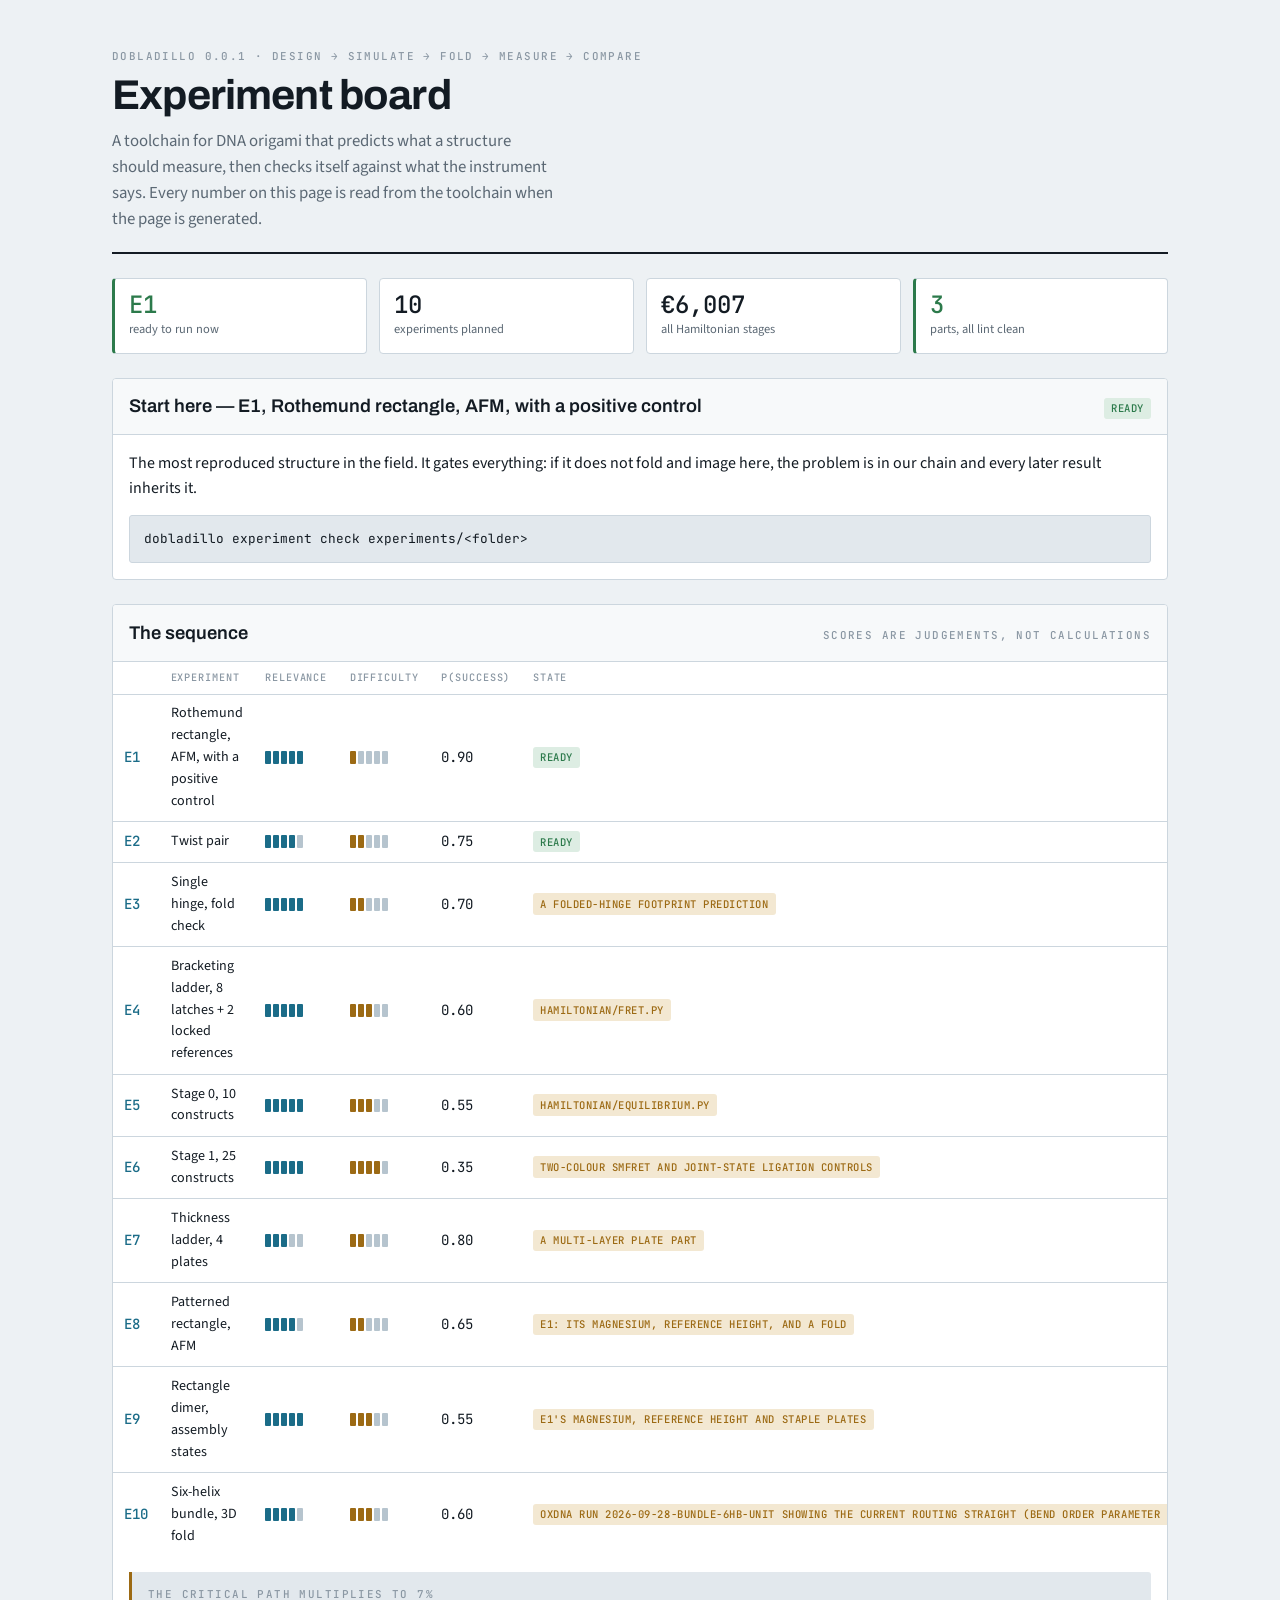
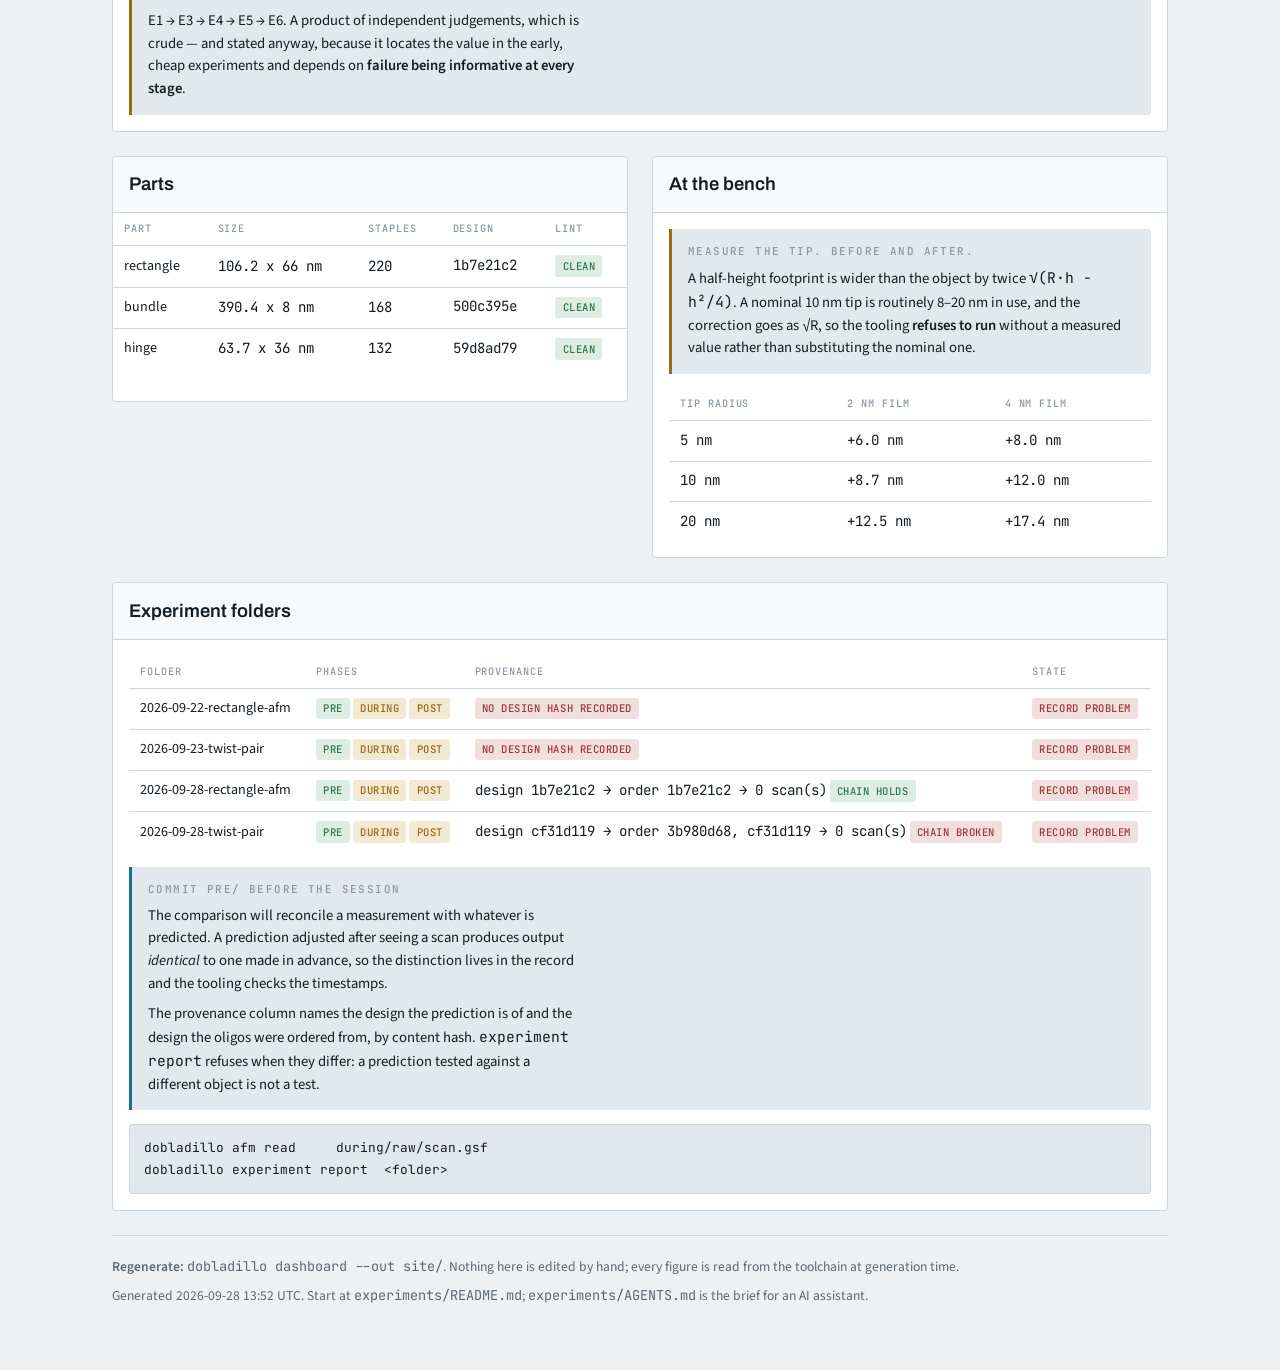
==== commit 92561200: "Merge E9: rectangle dimer; E9 in the programme, roadmap, index and MCP E8, E9 and E10 had edited the" ====
--- a/dashboard/site/index.html
+++ b/dashboard/site/index.html
@@ -83,7 +83,7 @@
 from the toolchain when the page is generated.</p></header>
 
 <div class="strip"><div class="stat go"><span class="v">E1</span><span class="k">ready to run now</span></div>
-<div class="stat"><span class="v">9</span><span class="k">experiments planned</span></div>
+<div class="stat"><span class="v">10</span><span class="k">experiments planned</span></div>
 <div class="stat"><span class="v">&euro;6,007</span><span class="k">all Hamiltonian stages</span></div>
 <div class="stat go"><span class="v">3</span><span class="k">parts, all lint clean</span></div></div>
 
@@ -93,7 +93,7 @@
 <pre>dobladillo experiment check experiments/&lt;folder&gt;</pre></div></section>
 <section class="panel"><div class="head"><h2>The sequence</h2>
 <span class="eyebrow">scores are judgements, not calculations</span></div>
-<div class="scroll"><table><thead><tr><th></th><th>experiment</th><th>relevance</th><th>difficulty</th><th>P(success)</th><th>state</th></tr></thead><tbody><tr><td class="id">E1</td><td>Rothemund rectangle, AFM, with a positive control</td><td><span class="bar"><i class="on"></i><i class="on"></i><i class="on"></i><i class="on"></i><i class="on"></i></span></td><td><span class="bar risk"><i class="on"></i><i></i><i></i><i></i><i></i></span></td><td class="num">0.90</td><td><span class="pill p-ready">ready</span></td></tr><tr><td class="id">E2</td><td>Twist pair</td><td><span class="bar"><i class="on"></i><i class="on"></i><i class="on"></i><i class="on"></i><i></i></span></td><td><span class="bar risk"><i class="on"></i><i class="on"></i><i></i><i></i><i></i></span></td><td class="num">0.75</td><td><span class="pill p-ready">ready</span></td></tr><tr><td class="id">E3</td><td>Single hinge, fold check</td><td><span class="bar"><i class="on"></i><i class="on"></i><i class="on"></i><i class="on"></i><i class="on"></i></span></td><td><span class="bar risk"><i class="on"></i><i class="on"></i><i></i><i></i><i></i></span></td><td class="num">0.70</td><td><span class="pill p-blocked">a folded-hinge footprint prediction</span></td></tr><tr><td class="id">E4</td><td>Bracketing ladder, 8 latches + 2 locked references</td><td><span class="bar"><i class="on"></i><i class="on"></i><i class="on"></i><i class="on"></i><i class="on"></i></span></td><td><span class="bar risk"><i class="on"></i><i class="on"></i><i class="on"></i><i></i><i></i></span></td><td class="num">0.60</td><td><span class="pill p-blocked">hamiltonian/fret.py</span></td></tr><tr><td class="id">E5</td><td>Stage 0, 10 constructs</td><td><span class="bar"><i class="on"></i><i class="on"></i><i class="on"></i><i class="on"></i><i class="on"></i></span></td><td><span class="bar risk"><i class="on"></i><i class="on"></i><i class="on"></i><i></i><i></i></span></td><td class="num">0.55</td><td><span class="pill p-blocked">hamiltonian/equilibrium.py</span></td></tr><tr><td class="id">E6</td><td>Stage 1, 25 constructs</td><td><span class="bar"><i class="on"></i><i class="on"></i><i class="on"></i><i class="on"></i><i class="on"></i></span></td><td><span class="bar risk"><i class="on"></i><i class="on"></i><i class="on"></i><i class="on"></i><i></i></span></td><td class="num">0.35</td><td><span class="pill p-blocked">two-colour smFRET and joint-state ligation controls</span></td></tr><tr><td class="id">E7</td><td>Thickness ladder, 4 plates</td><td><span class="bar"><i class="on"></i><i class="on"></i><i class="on"></i><i></i><i></i></span></td><td><span class="bar risk"><i class="on"></i><i class="on"></i><i></i><i></i><i></i></span></td><td class="num">0.80</td><td><span class="pill p-blocked">a multi-layer plate part</span></td></tr><tr><td class="id">E8</td><td>Patterned rectangle, AFM</td><td><span class="bar"><i class="on"></i><i class="on"></i><i class="on"></i><i class="on"></i><i></i></span></td><td><span class="bar risk"><i class="on"></i><i class="on"></i><i></i><i></i><i></i></span></td><td class="num">0.65</td><td><span class="pill p-blocked">E1: its magnesium, reference height, and a fold</span></td></tr><tr><td class="id">E10</td><td>Six-helix bundle, 3D fold</td><td><span class="bar"><i class="on"></i><i class="on"></i><i class="on"></i><i class="on"></i><i></i></span></td><td><span class="bar risk"><i class="on"></i><i class="on"></i><i class="on"></i><i></i><i></i></span></td><td class="num">0.60</td><td><span class="pill p-blocked">oxDNA run 2026-09-28-bundle-6hb-unit showing the current routing straight (bend order parameter well below 0.99, sagitta well below 50 nm)</span></td></tr></tbody></table></div>
+<div class="scroll"><table><thead><tr><th></th><th>experiment</th><th>relevance</th><th>difficulty</th><th>P(success)</th><th>state</th></tr></thead><tbody><tr><td class="id">E1</td><td>Rothemund rectangle, AFM, with a positive control</td><td><span class="bar"><i class="on"></i><i class="on"></i><i class="on"></i><i class="on"></i><i class="on"></i></span></td><td><span class="bar risk"><i class="on"></i><i></i><i></i><i></i><i></i></span></td><td class="num">0.90</td><td><span class="pill p-ready">ready</span></td></tr><tr><td class="id">E2</td><td>Twist pair</td><td><span class="bar"><i class="on"></i><i class="on"></i><i class="on"></i><i class="on"></i><i></i></span></td><td><span class="bar risk"><i class="on"></i><i class="on"></i><i></i><i></i><i></i></span></td><td class="num">0.75</td><td><span class="pill p-ready">ready</span></td></tr><tr><td class="id">E3</td><td>Single hinge, fold check</td><td><span class="bar"><i class="on"></i><i class="on"></i><i class="on"></i><i class="on"></i><i class="on"></i></span></td><td><span class="bar risk"><i class="on"></i><i class="on"></i><i></i><i></i><i></i></span></td><td class="num">0.70</td><td><span class="pill p-blocked">a folded-hinge footprint prediction</span></td></tr><tr><td class="id">E4</td><td>Bracketing ladder, 8 latches + 2 locked references</td><td><span class="bar"><i class="on"></i><i class="on"></i><i class="on"></i><i class="on"></i><i class="on"></i></span></td><td><span class="bar risk"><i class="on"></i><i class="on"></i><i class="on"></i><i></i><i></i></span></td><td class="num">0.60</td><td><span class="pill p-blocked">hamiltonian/fret.py</span></td></tr><tr><td class="id">E5</td><td>Stage 0, 10 constructs</td><td><span class="bar"><i class="on"></i><i class="on"></i><i class="on"></i><i class="on"></i><i class="on"></i></span></td><td><span class="bar risk"><i class="on"></i><i class="on"></i><i class="on"></i><i></i><i></i></span></td><td class="num">0.55</td><td><span class="pill p-blocked">hamiltonian/equilibrium.py</span></td></tr><tr><td class="id">E6</td><td>Stage 1, 25 constructs</td><td><span class="bar"><i class="on"></i><i class="on"></i><i class="on"></i><i class="on"></i><i class="on"></i></span></td><td><span class="bar risk"><i class="on"></i><i class="on"></i><i class="on"></i><i class="on"></i><i></i></span></td><td class="num">0.35</td><td><span class="pill p-blocked">two-colour smFRET and joint-state ligation controls</span></td></tr><tr><td class="id">E7</td><td>Thickness ladder, 4 plates</td><td><span class="bar"><i class="on"></i><i class="on"></i><i class="on"></i><i></i><i></i></span></td><td><span class="bar risk"><i class="on"></i><i class="on"></i><i></i><i></i><i></i></span></td><td class="num">0.80</td><td><span class="pill p-blocked">a multi-layer plate part</span></td></tr><tr><td class="id">E8</td><td>Patterned rectangle, AFM</td><td><span class="bar"><i class="on"></i><i class="on"></i><i class="on"></i><i class="on"></i><i></i></span></td><td><span class="bar risk"><i class="on"></i><i class="on"></i><i></i><i></i><i></i></span></td><td class="num">0.65</td><td><span class="pill p-blocked">E1: its magnesium, reference height, and a fold</span></td></tr><tr><td class="id">E9</td><td>Rectangle dimer, assembly states</td><td><span class="bar"><i class="on"></i><i class="on"></i><i class="on"></i><i class="on"></i><i class="on"></i></span></td><td><span class="bar risk"><i class="on"></i><i class="on"></i><i class="on"></i><i></i><i></i></span></td><td class="num">0.55</td><td><span class="pill p-blocked">E1&#x27;s magnesium, reference height and staple plates</span></td></tr><tr><td class="id">E10</td><td>Six-helix bundle, 3D fold</td><td><span class="bar"><i class="on"></i><i class="on"></i><i class="on"></i><i class="on"></i><i></i></span></td><td><span class="bar risk"><i class="on"></i><i class="on"></i><i class="on"></i><i></i><i></i></span></td><td class="num">0.60</td><td><span class="pill p-blocked">oxDNA run 2026-09-28-bundle-6hb-unit showing the current routing straight (bend order parameter well below 0.99, sagitta well below 50 nm)</span></td></tr></tbody></table></div>
 <div class="body"><div class="note warn">
 <span class="eyebrow">The critical path multiplies to 7%</span>
 <p>E1 → E3 → E4 → E5 → E6. A product of independent judgements,
@@ -131,9 +131,9 @@
 
 <footer><p><strong>Regenerate:</strong> <span class="mono">dobladillo dashboard --out site/</span>.
 Nothing here is edited by hand; every figure is read from the toolchain at generation time.</p>
-<p>Generated 2026-09-28 13:24 UTC.
+<p>Generated 2026-09-28 13:52 UTC.
 Start at <span class="mono">experiments/README.md</span>;
 <span class="mono">experiments/AGENTS.md</span> is the brief for an AI assistant.</p></footer>
 </div>
-<script id="state" type="application/json">{"version": "0.0.1", "experiments": [{"id": "E1", "title": "Rothemund rectangle, AFM, with a positive control", "epic": null, "relevance": 5, "difficulty": 1, "success": 0.9, "ready": true, "blocked_by": "", "why": "The most reproduced structure in the field. It gates everything: if it does not fold and image here, the problem is in our chain and every later result inherits it.", "on_critical_path": true}, {"id": "E2", "title": "Twist pair", "epic": null, "relevance": 4, "difficulty": 2, "success": 0.75, "ready": true, "blocked_by": "", "why": "Validates the twist correction that every square-lattice dimension rests on. Whether deleting one base every 64 cancels the twist in practice is visible in an AFM image and nowhere else.", "on_critical_path": false}, {"id": "E3", "title": "Single hinge, fold check", "epic": 2, "relevance": 5, "difficulty": 2, "success": 0.7, "ready": false, "blocked_by": "a folded-hinge footprint prediction", "why": "The cheapest thing that can invalidate the hinge line. One construct rather than eight, and the original plan went straight from 'no hinge has ever been folded' to an eight-construct ladder with a FRET readout.", "on_critical_path": true}, {"id": "E4", "title": "Bracketing ladder, 8 latches + 2 locked references", "epic": 2, "relevance": 5, "difficulty": 3, "success": 0.6, "ready": false, "blocked_by": "hamiltonian/fret.py", "why": "Locates the conformational offset. Without it Stage 0 can return ten saturated measurements and no information, because a FRET probability is informative over only about 2.9 kT and the offset slides the whole sweep. The ladder's rungs are read against two locked references, open and latched (`bracket`), without which a bulk FRET efficiency cannot be turned into p(latched).", "on_critical_path": true}, {"id": "E5", "title": "Stage 0, 10 constructs", "epic": 2, "relevance": 5, "difficulty": 3, "success": 0.55, "ready": false, "blocked_by": "hamiltonian/equilibrium.py", "why": "Measures the manufacturing noise floor, which sets the resolution of everything after it. Its intercept is also the only measurement of the conformational cost of closing.", "on_critical_path": true}, {"id": "E6", "title": "Stage 1, 25 constructs", "epic": 2, "relevance": 5, "difficulty": 4, "success": 0.35, "ready": false, "blocked_by": "two-colour smFRET and joint-state ligation controls", "why": "The decision point. Is the coupling constant when the biases are varied? If not there is no Hamiltonian, only a coupled system \u2014 which is a real finding about molecular coupling and is publishable.", "on_critical_path": true}, {"id": "E7", "title": "Thickness ladder, 4 plates", "epic": 3, "relevance": 3, "difficulty": 2, "success": 0.8, "ready": false, "blocked_by": "a multi-layer plate part", "why": "The offer to the AFM partner. A stiffness standard tests one number; a thickness ladder tests the whole inference chain, and needs no prior agreement on what DNA's modulus is.", "on_critical_path": false}, {"id": "E8", "title": "Patterned rectangle, AFM", "epic": null, "relevance": 4, "difficulty": 2, "success": 0.65, "ready": false, "blocked_by": "E1: its magnesium, reference height, and a fold", "why": "Level 3: control a detail, not only the outline. 28 of E1's staples carry a hairpin that draws a chiral, off-centre F on one face; it costs only those 28 oligos (about EUR 150), and a read F is the orientation and face marker later experiments need.", "on_critical_path": false}, {"id": "E10", "title": "Six-helix bundle, 3D fold", "epic": null, "relevance": 4, "difficulty": 3, "success": 0.6, "ready": false, "blocked_by": "oxDNA run 2026-09-28-bundle-6hb-unit showing the current routing straight (bend order parameter well below 0.99, sagitta well below 50 nm)", "why": "The first 3D part, and the one whose routing had the worst bug: misphased crossovers bent earlier versions into 269-347 nm arcs in oxDNA. Validates the fold on a gel first, then asks on mica whether the rod is straight but flexible or systematically curved -- which only the tangent-angle fit can tell apart -- and checks its length. Depends on E1 for technique and reference height only.", "on_critical_path": false}], "critical_path": ["E1", "E3", "E4", "E5", "E6"], "critical_probability": 0.0728, "stages": [{"stage": "bracketing", "purpose": "Locate the conformational offset, so that Stage 0's sweep is placed inside the window where a probability carries information rather than beside it", "constructs": 8, "core_staples": 200, "variant_staples": 96, "total_staples": 296, "modified_oligos": 2, "modified_oligo_cost_eur": 300.0, "estimated_cost_eur": 1247.0, "cost_if_not_shared_eur": 5120.0, "saved_by_sharing_eur": 3873.0, "core_id": "single-hinge", "controls": ["The same FRET calibration as Stage 0: this is a probability measurement and inherits every systematic of one."], "notes": ["Run before ordering Stage 0, not alongside it. Its output is which latch to centre the sweep on; ordering both at once throws that away.", "A run where no rung reads informatively is not a failed measurement. It says the offset is outside the reachable range, and the joint length, not the latch, is what has to change."]}, {"stage": "0", "purpose": "dG_eff against latch design, and the construct-to-construct scatter", "constructs": 10, "core_staples": 200, "variant_staples": 120, "total_staples": 320, "modified_oligos": 2, "modified_oligo_cost_eur": 300.0, "estimated_cost_eur": 1324.0, "cost_if_not_shared_eur": 6400.0, "saved_by_sharing_eur": 5076.0, "core_id": "single-hinge", "controls": ["at least 3 independent folds of every construct, to separate folding variance from synthesis variance", "at least 2 independent oligo syntheses for a subset, for the same reason", "AFM on each, to confirm the structure folded at all before its dG is believed"], "notes": ["go/no-go: scatter at fixed design below 0.3 kT. This is TIGHTER than the source document's ~1 kT, because at 1 kT a designed 1 kT coupling returns with a median error near 0.85 kT and Stage 1 cannot then meet its own criterion.", "the GC axis is swept at a fixed 8 bp length so length and composition do not move together and become unattributable", "the FRET pair sits across the hinge joint, which is core geometry, so two modified oligos serve the whole series rather than two per construct: EUR 300 instead of EUR 3000"]}, {"stage": "1", "purpose": "measure J, and verify it is constant as h1 and h2 are varied", "constructs": 25, "core_staples": 380, "variant_staples": 800, "total_staples": 1180, "modified_oligos": 4, "modified_oligo_cost_eur": 600.0, "estimated_cost_eur": 4376.0, "cost_if_not_shared_eur": 30400.0, "saved_by_sharing_eur": 26024.0, "core_id": "two-hinge", "controls": ["an UNCOUPLED pair at every bias setting: two hinges far apart on the same plate, no strut. Any correlation measured there is an artefact, and it quantifies the background that |J| has to beat", "locked constructs in ALL FOUR joint states (++, +-, -+, --), not in the two states of one spin. This project's simulation shows a ligation bias that depends on each spin separately is algebraically a field shift and CANNOT corrupt J; only a bias depending on the joint state can, and it adds exactly half itself to the apparent coupling. Calibrating per-site efficiency is therefore the wrong control", "two initial conditions for every measurement -- annealed from high T, and released from a locked state -- confirming they converge"], "notes": ["go/no-go: |J| above the Stage 0 noise floor by 3 sigma; J constant across the bias grid to 0.3 kT; uncoupled control below the noise floor", "the key plot is fitted J against applied (h1, h2). A slope means the couplings are bias-dependent and the pairwise Ising form is wrong", "a negative result here is publishable and is a real finding about molecular coupling"]}], "programme_cost": {"stages": ["bracketing", "0", "1"], "cores": ["single-hinge", "two-hinge"], "core_staples": 580, "variant_staples": 1016, "modified_oligos": 6, "total_eur": 6007.0, "naive_sum_of_stages_eur": 6947.0}, "tip_table": [{"radius_nm": 5.0, "widening_nm": {"2.0": 6.0, "4.0": 8.0}}, {"radius_nm": 10.0, "widening_nm": {"2.0": 8.7, "4.0": 12.0}}, {"radius_nm": 20.0, "widening_nm": {"2.0": 12.5, "4.0": 17.4}}], "parts": [{"name": "rectangle", "dimensions_nm": {"width": 106.2, "height": 66.0}, "staples": 220, "violations": 0, "clean": true, "worst": "", "outlines": [{"origin": "designed", "definition": "base count times rise, as an idealised rectangle", "points": [[-53.1, -33.0], [53.1, -33.0], [53.1, 33.0], [-53.1, 33.0]]}], "design_sha256": "1b7e21c2c1e9677f5f5ce2d20d0a3d171d3a7fc605f8654459b020bfe1fd9ea3", "run": null}, {"name": "bundle", "dimensions_nm": {"length": 390.4, "diameter": 8.0}, "staples": 168, "violations": 0, "clean": true, "worst": "", "outlines": [{"origin": "designed", "definition": "base count times rise, as an idealised rectangle", "points": [[-195.2, -4.0], [195.2, -4.0], [195.2, 4.0], [-195.2, 4.0]]}], "design_sha256": "500c395e6f37a4264870b515a9f387deeded422d5b49ef9404fecc11552e43df", "run": null}, {"name": "hinge", "dimensions_nm": {"width": 63.7, "height": 36.0}, "staples": 132, "violations": 0, "clean": true, "worst": "", "outlines": [{"origin": "designed", "definition": "base count times rise, as an idealised rectangle", "points": [[-31.85, -18.0], [31.85, -18.0], [31.85, 18.0], [-31.85, 18.0]]}], "design_sha256": "59d8ad79075bf8a74d01ad7448bb1163c102772d775ba822c3d4e7df972e111b", "run": null}], "folders": [{"name": "2026-09-22-rectangle-afm", "ready_for": "during", "believable": false, "problems": ["no design hash recorded: pre/prediction.json was written before the provenance chain existed, so nothing can check that the scans are of the design that was predicted. pre/RETILED.md records that the design was changed after the prediction was written", "pre/order has no manifest, so the order -- and every sample folded from it -- cannot be tied to a design"], "phases": {"pre": true, "during": false, "post": false}, "provenance": {"legacy": true, "verified": false, "design_sha256": null, "order_design_sha256": null, "ordered_designs": [], "scans": 0, "links": [{"node": "design", "name": "canonical scadnano JSON", "sha256": null, "parent": null}, {"node": "prediction", "name": "pre/prediction.json", "sha256": "3630d472cd021f649e069415acdaed52a0f50cb88ed3875472df620cddb1fdfa", "parent": null}, {"node": "experiment folder", "name": "pre/provenance.json", "sha256": null, "parent": "3630d472cd021f649e069415acdaed52a0f50cb88ed3875472df620cddb1fdfa"}]}}, {"name": "2026-09-23-twist-pair", "ready_for": "during", "believable": false, "problems": ["no design hash recorded: pre/prediction.json was written before the provenance chain existed, so nothing can check that the scans are of the design that was predicted. pre/RETILED.md records that the design was changed after the prediction was written", "pre/order has no manifest, so the order -- and every sample folded from it -- cannot be tied to a design"], "phases": {"pre": true, "during": false, "post": false}, "provenance": {"legacy": true, "verified": false, "design_sha256": null, "order_design_sha256": null, "ordered_designs": [], "scans": 0, "links": [{"node": "design", "name": "canonical scadnano JSON", "sha256": null, "parent": null}, {"node": "prediction", "name": "pre/prediction.json", "sha256": "8790bc31c9fc8bc6f48380b9b90789edb86cbcff1bd7ddfaa4763c7d2177fb3a", "parent": null}, {"node": "experiment folder", "name": "pre/provenance.json", "sha256": null, "parent": "8790bc31c9fc8bc6f48380b9b90789edb86cbcff1bd7ddfaa4763c7d2177fb3a"}]}}, {"name": "2026-09-28-rectangle-afm", "ready_for": "during", "believable": false, "problems": ["the gate is not written: pre/plan.md's `criterion:` line is empty. Write what result would make this a failure, and commit pre/, before taking data"], "phases": {"pre": true, "during": false, "post": false}, "provenance": {"legacy": false, "verified": true, "design_sha256": "1b7e21c2c1e9677f5f5ce2d20d0a3d171d3a7fc605f8654459b020bfe1fd9ea3", "order_design_sha256": "1b7e21c2c1e9677f5f5ce2d20d0a3d171d3a7fc605f8654459b020bfe1fd9ea3", "ordered_designs": ["1b7e21c2c1e9677f5f5ce2d20d0a3d171d3a7fc605f8654459b020bfe1fd9ea3"], "scans": 0, "links": [{"node": "design", "name": "canonical scadnano JSON", "sha256": "1b7e21c2c1e9677f5f5ce2d20d0a3d171d3a7fc605f8654459b020bfe1fd9ea3", "parent": null}, {"node": "prediction", "name": "pre/prediction.json", "sha256": "a232e727b6d6735cbe0a871f969d0bf974d707b0003904712c3038ddb7310afa", "parent": "1b7e21c2c1e9677f5f5ce2d20d0a3d171d3a7fc605f8654459b020bfe1fd9ea3"}, {"node": "order", "name": "pre/order/rectangle_manifest.json", "sha256": "ab9839d8fef2a1d48c5dd92766991184bd5d59ba366380405a7c63ae5105d593", "parent": "1b7e21c2c1e9677f5f5ce2d20d0a3d171d3a7fc605f8654459b020bfe1fd9ea3"}, {"node": "experiment folder", "name": "pre/provenance.json", "sha256": "b4fcd65b3343fc76d20ccc4cc52a2e962ff7cecb13c0e2207537c708d8d041b1", "parent": "a232e727b6d6735cbe0a871f969d0bf974d707b0003904712c3038ddb7310afa"}]}}, {"name": "2026-09-28-twist-pair", "ready_for": "during", "believable": false, "problems": ["the gate is not written: pre/plan.md's `criterion:` line is empty. Write what result would make this a failure, and commit pre/, before taking data", "pre/order holds 2 designs (3b980d68, cf31d119), so a scan cannot be attributed to one of them"], "phases": {"pre": true, "during": false, "post": false}, "provenance": {"legacy": false, "verified": false, "design_sha256": "cf31d119b0e4fdbb65038ffe1e6c0a9042607f8429d63d06dbde6103cbf9c1f3", "order_design_sha256": null, "ordered_designs": ["3b980d683aa51626c4e0e067781b7fe46b2598ce57afb48b598b218edcae2290", "cf31d119b0e4fdbb65038ffe1e6c0a9042607f8429d63d06dbde6103cbf9c1f3"], "scans": 0, "links": [{"node": "design", "name": "canonical scadnano JSON", "sha256": "cf31d119b0e4fdbb65038ffe1e6c0a9042607f8429d63d06dbde6103cbf9c1f3", "parent": null}, {"node": "prediction", "name": "pre/prediction.json", "sha256": "5bd3fb353a85fd9e98d93af70814d77944be882f277884dc57b87d06f5f38d3c", "parent": "cf31d119b0e4fdbb65038ffe1e6c0a9042607f8429d63d06dbde6103cbf9c1f3"}, {"node": "order", "name": "pre/order/twist-corrected_manifest.json", "sha256": "fca975529f0a4295bced6b70e136d55126b95c36408057627e7b749930c5e190", "parent": "cf31d119b0e4fdbb65038ffe1e6c0a9042607f8429d63d06dbde6103cbf9c1f3"}, {"node": "order", "name": "pre/order/twist-uncorrected_manifest.json", "sha256": "31a403a55689cd9559c352bb2defe722f77e24d793497e8df43ceea7f6fc1b88", "parent": "3b980d683aa51626c4e0e067781b7fe46b2598ce57afb48b598b218edcae2290"}, {"node": "experiment folder", "name": "pre/provenance.json", "sha256": "209a7607bfd2f2b56b7a09d58d33c4e6563a34e79bf1e6112fb2933a22e59377", "parent": "5bd3fb353a85fd9e98d93af70814d77944be882f277884dc57b87d06f5f38d3c"}]}}]}</script>
+<script id="state" type="application/json">{"version": "0.0.1", "experiments": [{"id": "E1", "title": "Rothemund rectangle, AFM, with a positive control", "epic": null, "relevance": 5, "difficulty": 1, "success": 0.9, "ready": true, "blocked_by": "", "why": "The most reproduced structure in the field. It gates everything: if it does not fold and image here, the problem is in our chain and every later result inherits it.", "on_critical_path": true}, {"id": "E2", "title": "Twist pair", "epic": null, "relevance": 4, "difficulty": 2, "success": 0.75, "ready": true, "blocked_by": "", "why": "Validates the twist correction that every square-lattice dimension rests on. Whether deleting one base every 64 cancels the twist in practice is visible in an AFM image and nowhere else.", "on_critical_path": false}, {"id": "E3", "title": "Single hinge, fold check", "epic": 2, "relevance": 5, "difficulty": 2, "success": 0.7, "ready": false, "blocked_by": "a folded-hinge footprint prediction", "why": "The cheapest thing that can invalidate the hinge line. One construct rather than eight, and the original plan went straight from 'no hinge has ever been folded' to an eight-construct ladder with a FRET readout.", "on_critical_path": true}, {"id": "E4", "title": "Bracketing ladder, 8 latches + 2 locked references", "epic": 2, "relevance": 5, "difficulty": 3, "success": 0.6, "ready": false, "blocked_by": "hamiltonian/fret.py", "why": "Locates the conformational offset. Without it Stage 0 can return ten saturated measurements and no information, because a FRET probability is informative over only about 2.9 kT and the offset slides the whole sweep. The ladder's rungs are read against two locked references, open and latched (`bracket`), without which a bulk FRET efficiency cannot be turned into p(latched).", "on_critical_path": true}, {"id": "E5", "title": "Stage 0, 10 constructs", "epic": 2, "relevance": 5, "difficulty": 3, "success": 0.55, "ready": false, "blocked_by": "hamiltonian/equilibrium.py", "why": "Measures the manufacturing noise floor, which sets the resolution of everything after it. Its intercept is also the only measurement of the conformational cost of closing.", "on_critical_path": true}, {"id": "E6", "title": "Stage 1, 25 constructs", "epic": 2, "relevance": 5, "difficulty": 4, "success": 0.35, "ready": false, "blocked_by": "two-colour smFRET and joint-state ligation controls", "why": "The decision point. Is the coupling constant when the biases are varied? If not there is no Hamiltonian, only a coupled system \u2014 which is a real finding about molecular coupling and is publishable.", "on_critical_path": true}, {"id": "E7", "title": "Thickness ladder, 4 plates", "epic": 3, "relevance": 3, "difficulty": 2, "success": 0.8, "ready": false, "blocked_by": "a multi-layer plate part", "why": "The offer to the AFM partner. A stiffness standard tests one number; a thickness ladder tests the whole inference chain, and needs no prior agreement on what DNA's modulus is.", "on_critical_path": false}, {"id": "E8", "title": "Patterned rectangle, AFM", "epic": null, "relevance": 4, "difficulty": 2, "success": 0.65, "ready": false, "blocked_by": "E1: its magnesium, reference height, and a fold", "why": "Level 3: control a detail, not only the outline. 28 of E1's staples carry a hairpin that draws a chiral, off-centre F on one face; it costs only those 28 oligos (about EUR 150), and a read F is the orientation and face marker later experiments need.", "on_critical_path": false}, {"id": "E9", "title": "Rectangle dimer, assembly states", "epic": null, "relevance": 5, "difficulty": 3, "success": 0.55, "ready": false, "blocked_by": "E1's magnesium, reference height and staple plates", "why": "The first experiment where two separately folded origami have to find each other. Every larger structure is made of that step, and it is where published yields stop being near 100%: 7-23% for short sticky ends, 75-86% typical, 98.6-99.6% only with gel-purified monomers. It is also the first readout that is a distribution rather than a dimension.", "on_critical_path": false}, {"id": "E10", "title": "Six-helix bundle, 3D fold", "epic": null, "relevance": 4, "difficulty": 3, "success": 0.6, "ready": false, "blocked_by": "oxDNA run 2026-09-28-bundle-6hb-unit showing the current routing straight (bend order parameter well below 0.99, sagitta well below 50 nm)", "why": "The first 3D part, and the one whose routing had the worst bug: misphased crossovers bent earlier versions into 269-347 nm arcs in oxDNA. Validates the fold on a gel first, then asks on mica whether the rod is straight but flexible or systematically curved -- which only the tangent-angle fit can tell apart -- and checks its length. Depends on E1 for technique and reference height only.", "on_critical_path": false}], "critical_path": ["E1", "E3", "E4", "E5", "E6"], "critical_probability": 0.0728, "stages": [{"stage": "bracketing", "purpose": "Locate the conformational offset, so that Stage 0's sweep is placed inside the window where a probability carries information rather than beside it", "constructs": 8, "core_staples": 200, "variant_staples": 96, "total_staples": 296, "modified_oligos": 2, "modified_oligo_cost_eur": 300.0, "estimated_cost_eur": 1247.0, "cost_if_not_shared_eur": 5120.0, "saved_by_sharing_eur": 3873.0, "core_id": "single-hinge", "controls": ["The same FRET calibration as Stage 0: this is a probability measurement and inherits every systematic of one."], "notes": ["Run before ordering Stage 0, not alongside it. Its output is which latch to centre the sweep on; ordering both at once throws that away.", "A run where no rung reads informatively is not a failed measurement. It says the offset is outside the reachable range, and the joint length, not the latch, is what has to change."]}, {"stage": "0", "purpose": "dG_eff against latch design, and the construct-to-construct scatter", "constructs": 10, "core_staples": 200, "variant_staples": 120, "total_staples": 320, "modified_oligos": 2, "modified_oligo_cost_eur": 300.0, "estimated_cost_eur": 1324.0, "cost_if_not_shared_eur": 6400.0, "saved_by_sharing_eur": 5076.0, "core_id": "single-hinge", "controls": ["at least 3 independent folds of every construct, to separate folding variance from synthesis variance", "at least 2 independent oligo syntheses for a subset, for the same reason", "AFM on each, to confirm the structure folded at all before its dG is believed"], "notes": ["go/no-go: scatter at fixed design below 0.3 kT. This is TIGHTER than the source document's ~1 kT, because at 1 kT a designed 1 kT coupling returns with a median error near 0.85 kT and Stage 1 cannot then meet its own criterion.", "the GC axis is swept at a fixed 8 bp length so length and composition do not move together and become unattributable", "the FRET pair sits across the hinge joint, which is core geometry, so two modified oligos serve the whole series rather than two per construct: EUR 300 instead of EUR 3000"]}, {"stage": "1", "purpose": "measure J, and verify it is constant as h1 and h2 are varied", "constructs": 25, "core_staples": 380, "variant_staples": 800, "total_staples": 1180, "modified_oligos": 4, "modified_oligo_cost_eur": 600.0, "estimated_cost_eur": 4376.0, "cost_if_not_shared_eur": 30400.0, "saved_by_sharing_eur": 26024.0, "core_id": "two-hinge", "controls": ["an UNCOUPLED pair at every bias setting: two hinges far apart on the same plate, no strut. Any correlation measured there is an artefact, and it quantifies the background that |J| has to beat", "locked constructs in ALL FOUR joint states (++, +-, -+, --), not in the two states of one spin. This project's simulation shows a ligation bias that depends on each spin separately is algebraically a field shift and CANNOT corrupt J; only a bias depending on the joint state can, and it adds exactly half itself to the apparent coupling. Calibrating per-site efficiency is therefore the wrong control", "two initial conditions for every measurement -- annealed from high T, and released from a locked state -- confirming they converge"], "notes": ["go/no-go: |J| above the Stage 0 noise floor by 3 sigma; J constant across the bias grid to 0.3 kT; uncoupled control below the noise floor", "the key plot is fitted J against applied (h1, h2). A slope means the couplings are bias-dependent and the pairwise Ising form is wrong", "a negative result here is publishable and is a real finding about molecular coupling"]}], "programme_cost": {"stages": ["bracketing", "0", "1"], "cores": ["single-hinge", "two-hinge"], "core_staples": 580, "variant_staples": 1016, "modified_oligos": 6, "total_eur": 6007.0, "naive_sum_of_stages_eur": 6947.0}, "tip_table": [{"radius_nm": 5.0, "widening_nm": {"2.0": 6.0, "4.0": 8.0}}, {"radius_nm": 10.0, "widening_nm": {"2.0": 8.7, "4.0": 12.0}}, {"radius_nm": 20.0, "widening_nm": {"2.0": 12.5, "4.0": 17.4}}], "parts": [{"name": "rectangle", "dimensions_nm": {"width": 106.2, "height": 66.0}, "staples": 220, "violations": 0, "clean": true, "worst": "", "outlines": [{"origin": "designed", "definition": "base count times rise, as an idealised rectangle", "points": [[-53.1, -33.0], [53.1, -33.0], [53.1, 33.0], [-53.1, 33.0]]}], "design_sha256": "1b7e21c2c1e9677f5f5ce2d20d0a3d171d3a7fc605f8654459b020bfe1fd9ea3", "run": null}, {"name": "bundle", "dimensions_nm": {"length": 390.4, "diameter": 8.0}, "staples": 168, "violations": 0, "clean": true, "worst": "", "outlines": [{"origin": "designed", "definition": "base count times rise, as an idealised rectangle", "points": [[-195.2, -4.0], [195.2, -4.0], [195.2, 4.0], [-195.2, 4.0]]}], "design_sha256": "500c395e6f37a4264870b515a9f387deeded422d5b49ef9404fecc11552e43df", "run": null}, {"name": "hinge", "dimensions_nm": {"width": 63.7, "height": 36.0}, "staples": 132, "violations": 0, "clean": true, "worst": "", "outlines": [{"origin": "designed", "definition": "base count times rise, as an idealised rectangle", "points": [[-31.85, -18.0], [31.85, -18.0], [31.85, 18.0], [-31.85, 18.0]]}], "design_sha256": "59d8ad79075bf8a74d01ad7448bb1163c102772d775ba822c3d4e7df972e111b", "run": null}], "folders": [{"name": "2026-09-22-rectangle-afm", "ready_for": "during", "believable": false, "problems": ["no design hash recorded: pre/prediction.json was written before the provenance chain existed, so nothing can check that the scans are of the design that was predicted. pre/RETILED.md records that the design was changed after the prediction was written", "pre/order has no manifest, so the order -- and every sample folded from it -- cannot be tied to a design"], "phases": {"pre": true, "during": false, "post": false}, "provenance": {"legacy": true, "verified": false, "design_sha256": null, "order_design_sha256": null, "ordered_designs": [], "scans": 0, "links": [{"node": "design", "name": "canonical scadnano JSON", "sha256": null, "parent": null}, {"node": "prediction", "name": "pre/prediction.json", "sha256": "3630d472cd021f649e069415acdaed52a0f50cb88ed3875472df620cddb1fdfa", "parent": null}, {"node": "experiment folder", "name": "pre/provenance.json", "sha256": null, "parent": "3630d472cd021f649e069415acdaed52a0f50cb88ed3875472df620cddb1fdfa"}]}}, {"name": "2026-09-23-twist-pair", "ready_for": "during", "believable": false, "problems": ["no design hash recorded: pre/prediction.json was written before the provenance chain existed, so nothing can check that the scans are of the design that was predicted. pre/RETILED.md records that the design was changed after the prediction was written", "pre/order has no manifest, so the order -- and every sample folded from it -- cannot be tied to a design"], "phases": {"pre": true, "during": false, "post": false}, "provenance": {"legacy": true, "verified": false, "design_sha256": null, "order_design_sha256": null, "ordered_designs": [], "scans": 0, "links": [{"node": "design", "name": "canonical scadnano JSON", "sha256": null, "parent": null}, {"node": "prediction", "name": "pre/prediction.json", "sha256": "8790bc31c9fc8bc6f48380b9b90789edb86cbcff1bd7ddfaa4763c7d2177fb3a", "parent": null}, {"node": "experiment folder", "name": "pre/provenance.json", "sha256": null, "parent": "8790bc31c9fc8bc6f48380b9b90789edb86cbcff1bd7ddfaa4763c7d2177fb3a"}]}}, {"name": "2026-09-28-rectangle-afm", "ready_for": "during", "believable": false, "problems": ["the gate is not written: pre/plan.md's `criterion:` line is empty. Write what result would make this a failure, and commit pre/, before taking data"], "phases": {"pre": true, "during": false, "post": false}, "provenance": {"legacy": false, "verified": true, "design_sha256": "1b7e21c2c1e9677f5f5ce2d20d0a3d171d3a7fc605f8654459b020bfe1fd9ea3", "order_design_sha256": "1b7e21c2c1e9677f5f5ce2d20d0a3d171d3a7fc605f8654459b020bfe1fd9ea3", "ordered_designs": ["1b7e21c2c1e9677f5f5ce2d20d0a3d171d3a7fc605f8654459b020bfe1fd9ea3"], "scans": 0, "links": [{"node": "design", "name": "canonical scadnano JSON", "sha256": "1b7e21c2c1e9677f5f5ce2d20d0a3d171d3a7fc605f8654459b020bfe1fd9ea3", "parent": null}, {"node": "prediction", "name": "pre/prediction.json", "sha256": "a232e727b6d6735cbe0a871f969d0bf974d707b0003904712c3038ddb7310afa", "parent": "1b7e21c2c1e9677f5f5ce2d20d0a3d171d3a7fc605f8654459b020bfe1fd9ea3"}, {"node": "order", "name": "pre/order/rectangle_manifest.json", "sha256": "ab9839d8fef2a1d48c5dd92766991184bd5d59ba366380405a7c63ae5105d593", "parent": "1b7e21c2c1e9677f5f5ce2d20d0a3d171d3a7fc605f8654459b020bfe1fd9ea3"}, {"node": "experiment folder", "name": "pre/provenance.json", "sha256": "b4fcd65b3343fc76d20ccc4cc52a2e962ff7cecb13c0e2207537c708d8d041b1", "parent": "a232e727b6d6735cbe0a871f969d0bf974d707b0003904712c3038ddb7310afa"}]}}, {"name": "2026-09-28-twist-pair", "ready_for": "during", "believable": false, "problems": ["the gate is not written: pre/plan.md's `criterion:` line is empty. Write what result would make this a failure, and commit pre/, before taking data", "pre/order holds 2 designs (3b980d68, cf31d119), so a scan cannot be attributed to one of them"], "phases": {"pre": true, "during": false, "post": false}, "provenance": {"legacy": false, "verified": false, "design_sha256": "cf31d119b0e4fdbb65038ffe1e6c0a9042607f8429d63d06dbde6103cbf9c1f3", "order_design_sha256": null, "ordered_designs": ["3b980d683aa51626c4e0e067781b7fe46b2598ce57afb48b598b218edcae2290", "cf31d119b0e4fdbb65038ffe1e6c0a9042607f8429d63d06dbde6103cbf9c1f3"], "scans": 0, "links": [{"node": "design", "name": "canonical scadnano JSON", "sha256": "cf31d119b0e4fdbb65038ffe1e6c0a9042607f8429d63d06dbde6103cbf9c1f3", "parent": null}, {"node": "prediction", "name": "pre/prediction.json", "sha256": "5bd3fb353a85fd9e98d93af70814d77944be882f277884dc57b87d06f5f38d3c", "parent": "cf31d119b0e4fdbb65038ffe1e6c0a9042607f8429d63d06dbde6103cbf9c1f3"}, {"node": "order", "name": "pre/order/twist-corrected_manifest.json", "sha256": "fca975529f0a4295bced6b70e136d55126b95c36408057627e7b749930c5e190", "parent": "cf31d119b0e4fdbb65038ffe1e6c0a9042607f8429d63d06dbde6103cbf9c1f3"}, {"node": "order", "name": "pre/order/twist-uncorrected_manifest.json", "sha256": "31a403a55689cd9559c352bb2defe722f77e24d793497e8df43ceea7f6fc1b88", "parent": "3b980d683aa51626c4e0e067781b7fe46b2598ce57afb48b598b218edcae2290"}, {"node": "experiment folder", "name": "pre/provenance.json", "sha256": "209a7607bfd2f2b56b7a09d58d33c4e6563a34e79bf1e6112fb2933a22e59377", "parent": "5bd3fb353a85fd9e98d93af70814d77944be882f277884dc57b87d06f5f38d3c"}]}}]}</script>
 </body></html>
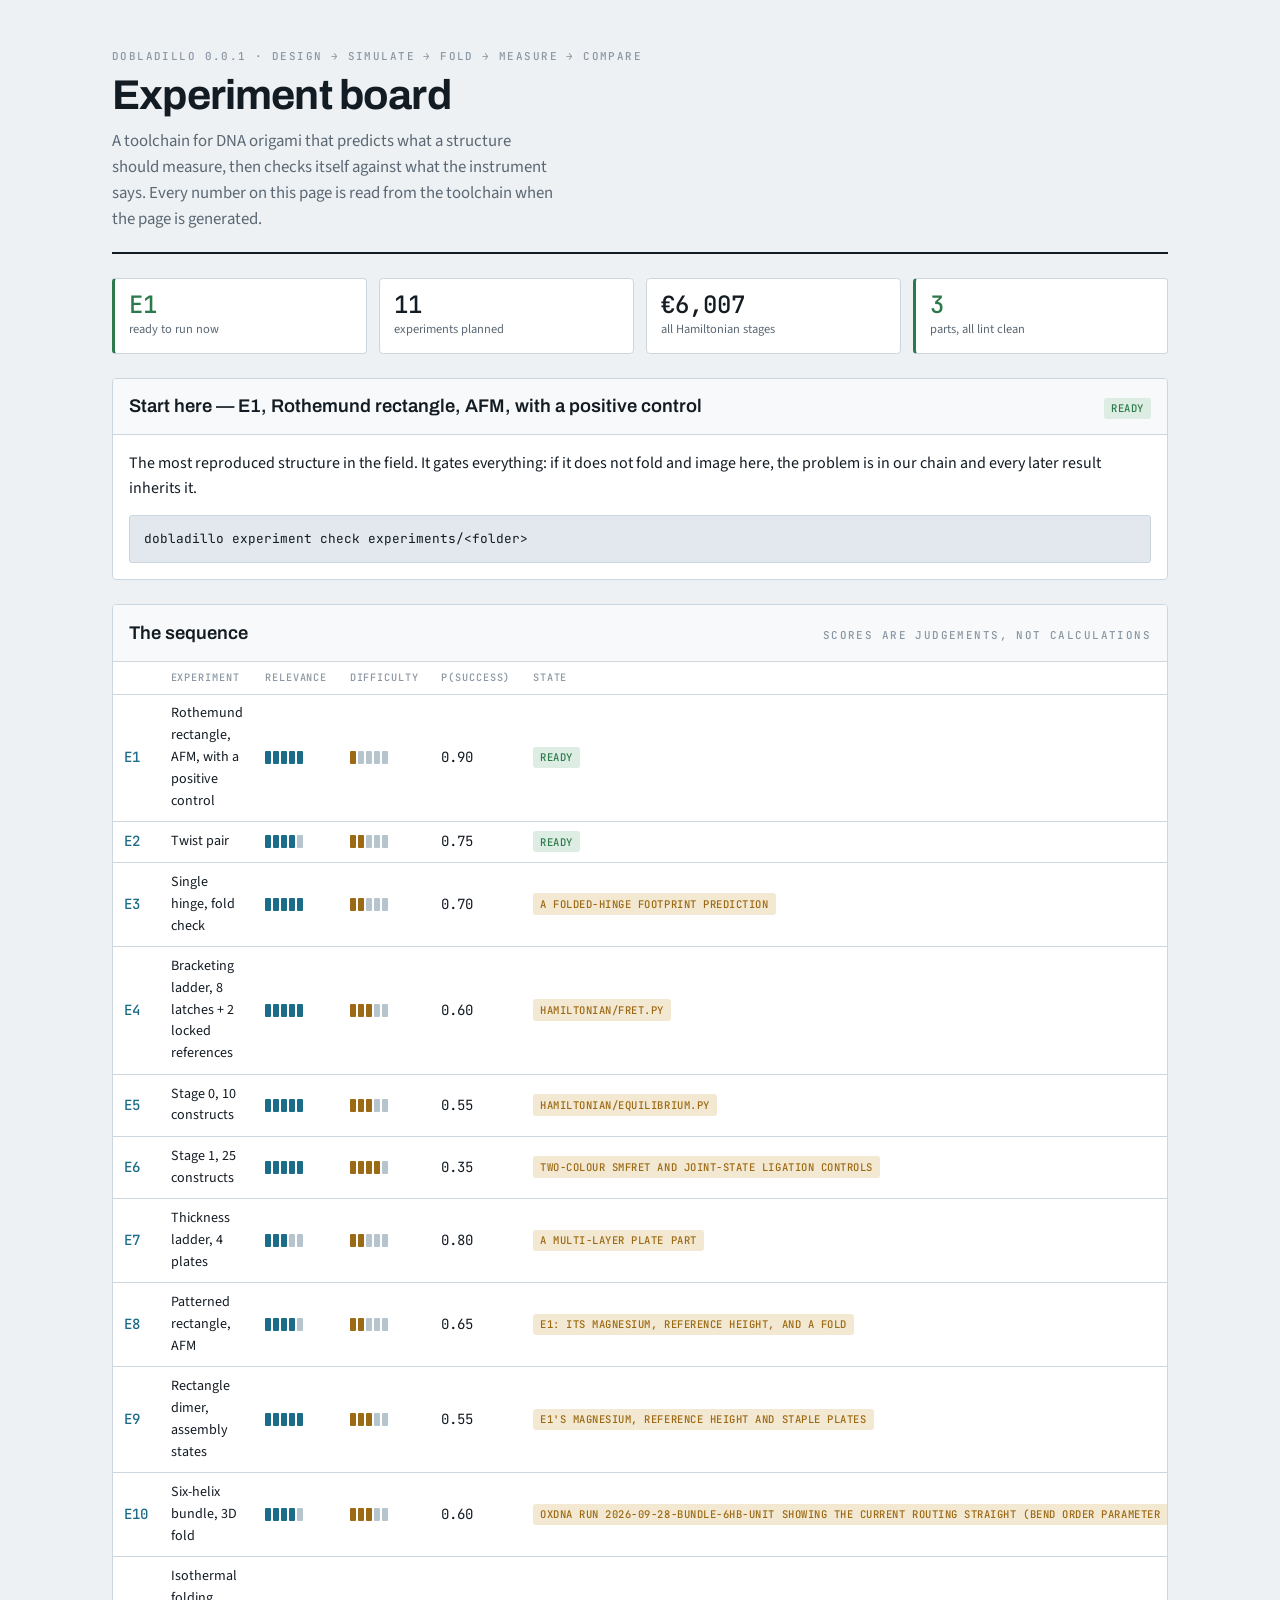
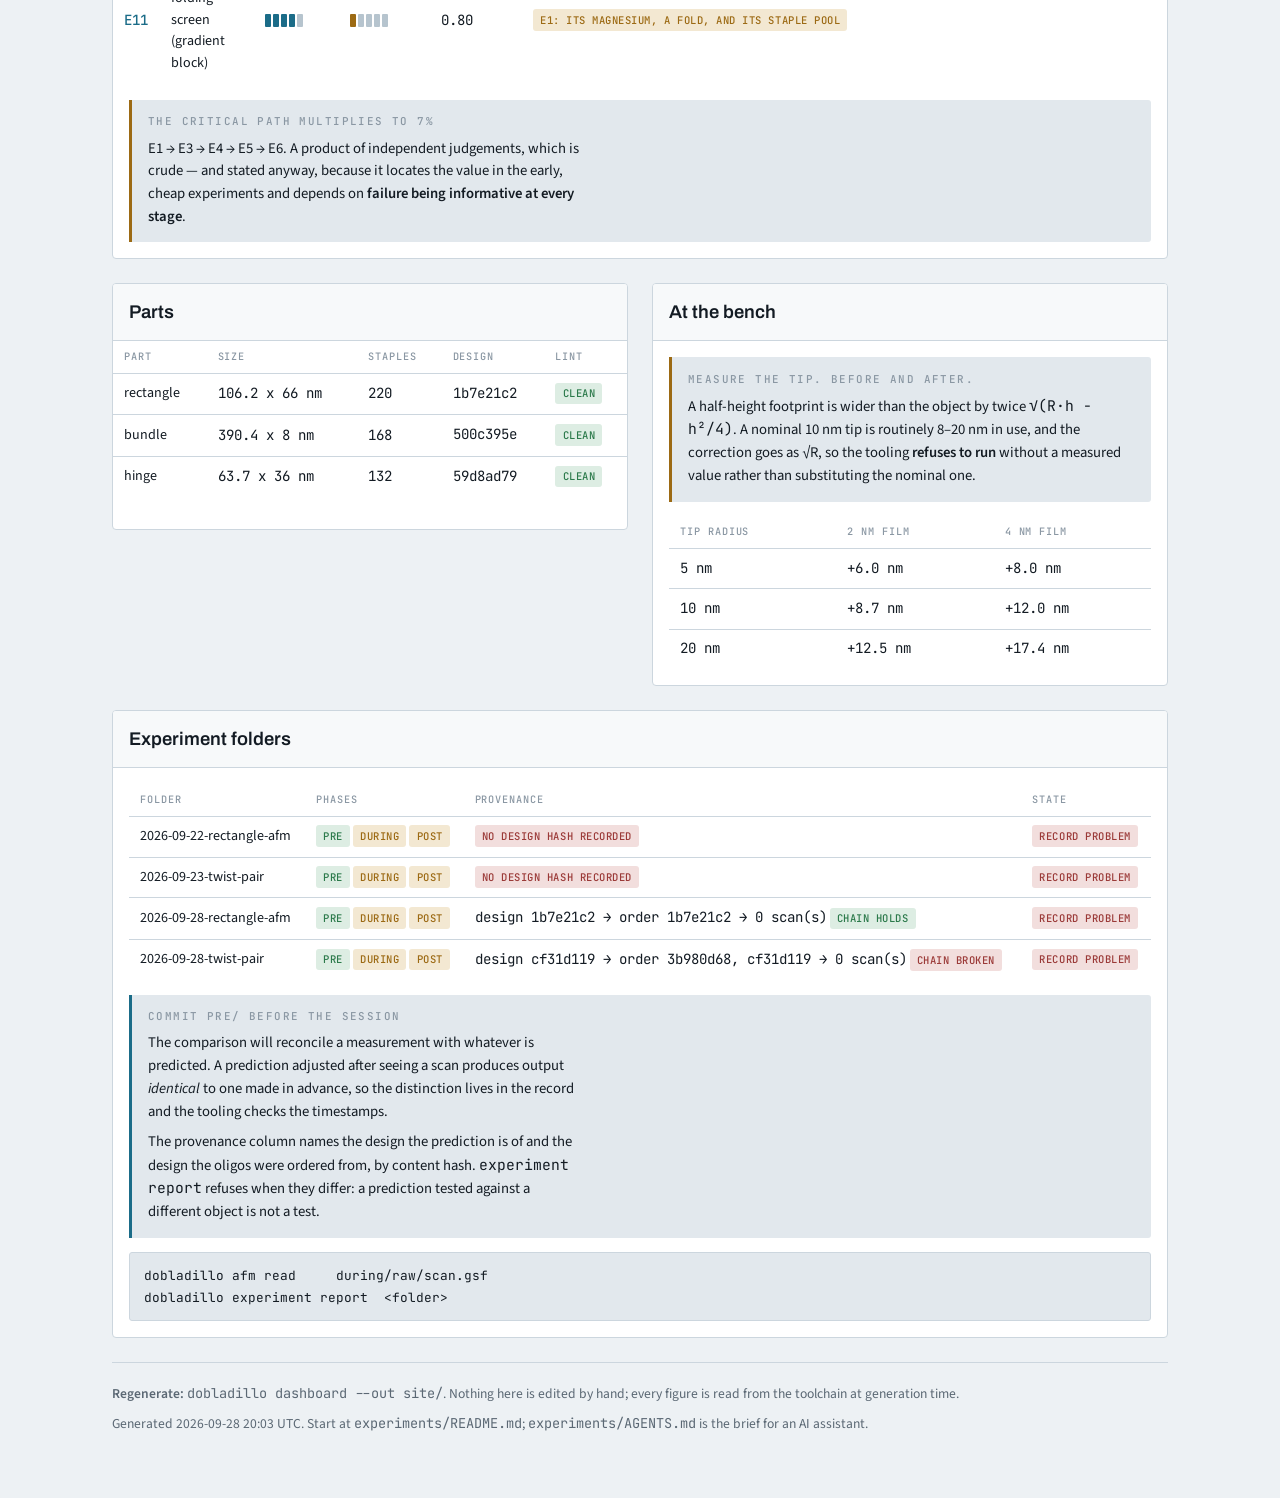
==== commit cdb3538e: "E11 isothermal folding screen and the predicted folding window Much of origami folding happens in a " ====
--- a/dashboard/site/index.html
+++ b/dashboard/site/index.html
@@ -83,7 +83,7 @@
 from the toolchain when the page is generated.</p></header>
 
 <div class="strip"><div class="stat go"><span class="v">E1</span><span class="k">ready to run now</span></div>
-<div class="stat"><span class="v">10</span><span class="k">experiments planned</span></div>
+<div class="stat"><span class="v">11</span><span class="k">experiments planned</span></div>
 <div class="stat"><span class="v">&euro;6,007</span><span class="k">all Hamiltonian stages</span></div>
 <div class="stat go"><span class="v">3</span><span class="k">parts, all lint clean</span></div></div>
 
@@ -93,7 +93,7 @@
 <pre>dobladillo experiment check experiments/&lt;folder&gt;</pre></div></section>
 <section class="panel"><div class="head"><h2>The sequence</h2>
 <span class="eyebrow">scores are judgements, not calculations</span></div>
-<div class="scroll"><table><thead><tr><th></th><th>experiment</th><th>relevance</th><th>difficulty</th><th>P(success)</th><th>state</th></tr></thead><tbody><tr><td class="id">E1</td><td>Rothemund rectangle, AFM, with a positive control</td><td><span class="bar"><i class="on"></i><i class="on"></i><i class="on"></i><i class="on"></i><i class="on"></i></span></td><td><span class="bar risk"><i class="on"></i><i></i><i></i><i></i><i></i></span></td><td class="num">0.90</td><td><span class="pill p-ready">ready</span></td></tr><tr><td class="id">E2</td><td>Twist pair</td><td><span class="bar"><i class="on"></i><i class="on"></i><i class="on"></i><i class="on"></i><i></i></span></td><td><span class="bar risk"><i class="on"></i><i class="on"></i><i></i><i></i><i></i></span></td><td class="num">0.75</td><td><span class="pill p-ready">ready</span></td></tr><tr><td class="id">E3</td><td>Single hinge, fold check</td><td><span class="bar"><i class="on"></i><i class="on"></i><i class="on"></i><i class="on"></i><i class="on"></i></span></td><td><span class="bar risk"><i class="on"></i><i class="on"></i><i></i><i></i><i></i></span></td><td class="num">0.70</td><td><span class="pill p-blocked">a folded-hinge footprint prediction</span></td></tr><tr><td class="id">E4</td><td>Bracketing ladder, 8 latches + 2 locked references</td><td><span class="bar"><i class="on"></i><i class="on"></i><i class="on"></i><i class="on"></i><i class="on"></i></span></td><td><span class="bar risk"><i class="on"></i><i class="on"></i><i class="on"></i><i></i><i></i></span></td><td class="num">0.60</td><td><span class="pill p-blocked">hamiltonian/fret.py</span></td></tr><tr><td class="id">E5</td><td>Stage 0, 10 constructs</td><td><span class="bar"><i class="on"></i><i class="on"></i><i class="on"></i><i class="on"></i><i class="on"></i></span></td><td><span class="bar risk"><i class="on"></i><i class="on"></i><i class="on"></i><i></i><i></i></span></td><td class="num">0.55</td><td><span class="pill p-blocked">hamiltonian/equilibrium.py</span></td></tr><tr><td class="id">E6</td><td>Stage 1, 25 constructs</td><td><span class="bar"><i class="on"></i><i class="on"></i><i class="on"></i><i class="on"></i><i class="on"></i></span></td><td><span class="bar risk"><i class="on"></i><i class="on"></i><i class="on"></i><i class="on"></i><i></i></span></td><td class="num">0.35</td><td><span class="pill p-blocked">two-colour smFRET and joint-state ligation controls</span></td></tr><tr><td class="id">E7</td><td>Thickness ladder, 4 plates</td><td><span class="bar"><i class="on"></i><i class="on"></i><i class="on"></i><i></i><i></i></span></td><td><span class="bar risk"><i class="on"></i><i class="on"></i><i></i><i></i><i></i></span></td><td class="num">0.80</td><td><span class="pill p-blocked">a multi-layer plate part</span></td></tr><tr><td class="id">E8</td><td>Patterned rectangle, AFM</td><td><span class="bar"><i class="on"></i><i class="on"></i><i class="on"></i><i class="on"></i><i></i></span></td><td><span class="bar risk"><i class="on"></i><i class="on"></i><i></i><i></i><i></i></span></td><td class="num">0.65</td><td><span class="pill p-blocked">E1: its magnesium, reference height, and a fold</span></td></tr><tr><td class="id">E9</td><td>Rectangle dimer, assembly states</td><td><span class="bar"><i class="on"></i><i class="on"></i><i class="on"></i><i class="on"></i><i class="on"></i></span></td><td><span class="bar risk"><i class="on"></i><i class="on"></i><i class="on"></i><i></i><i></i></span></td><td class="num">0.55</td><td><span class="pill p-blocked">E1&#x27;s magnesium, reference height and staple plates</span></td></tr><tr><td class="id">E10</td><td>Six-helix bundle, 3D fold</td><td><span class="bar"><i class="on"></i><i class="on"></i><i class="on"></i><i class="on"></i><i></i></span></td><td><span class="bar risk"><i class="on"></i><i class="on"></i><i class="on"></i><i></i><i></i></span></td><td class="num">0.60</td><td><span class="pill p-blocked">oxDNA run 2026-09-28-bundle-6hb-unit showing the current routing straight (bend order parameter well below 0.99, sagitta well below 50 nm)</span></td></tr></tbody></table></div>
+<div class="scroll"><table><thead><tr><th></th><th>experiment</th><th>relevance</th><th>difficulty</th><th>P(success)</th><th>state</th></tr></thead><tbody><tr><td class="id">E1</td><td>Rothemund rectangle, AFM, with a positive control</td><td><span class="bar"><i class="on"></i><i class="on"></i><i class="on"></i><i class="on"></i><i class="on"></i></span></td><td><span class="bar risk"><i class="on"></i><i></i><i></i><i></i><i></i></span></td><td class="num">0.90</td><td><span class="pill p-ready">ready</span></td></tr><tr><td class="id">E2</td><td>Twist pair</td><td><span class="bar"><i class="on"></i><i class="on"></i><i class="on"></i><i class="on"></i><i></i></span></td><td><span class="bar risk"><i class="on"></i><i class="on"></i><i></i><i></i><i></i></span></td><td class="num">0.75</td><td><span class="pill p-ready">ready</span></td></tr><tr><td class="id">E3</td><td>Single hinge, fold check</td><td><span class="bar"><i class="on"></i><i class="on"></i><i class="on"></i><i class="on"></i><i class="on"></i></span></td><td><span class="bar risk"><i class="on"></i><i class="on"></i><i></i><i></i><i></i></span></td><td class="num">0.70</td><td><span class="pill p-blocked">a folded-hinge footprint prediction</span></td></tr><tr><td class="id">E4</td><td>Bracketing ladder, 8 latches + 2 locked references</td><td><span class="bar"><i class="on"></i><i class="on"></i><i class="on"></i><i class="on"></i><i class="on"></i></span></td><td><span class="bar risk"><i class="on"></i><i class="on"></i><i class="on"></i><i></i><i></i></span></td><td class="num">0.60</td><td><span class="pill p-blocked">hamiltonian/fret.py</span></td></tr><tr><td class="id">E5</td><td>Stage 0, 10 constructs</td><td><span class="bar"><i class="on"></i><i class="on"></i><i class="on"></i><i class="on"></i><i class="on"></i></span></td><td><span class="bar risk"><i class="on"></i><i class="on"></i><i class="on"></i><i></i><i></i></span></td><td class="num">0.55</td><td><span class="pill p-blocked">hamiltonian/equilibrium.py</span></td></tr><tr><td class="id">E6</td><td>Stage 1, 25 constructs</td><td><span class="bar"><i class="on"></i><i class="on"></i><i class="on"></i><i class="on"></i><i class="on"></i></span></td><td><span class="bar risk"><i class="on"></i><i class="on"></i><i class="on"></i><i class="on"></i><i></i></span></td><td class="num">0.35</td><td><span class="pill p-blocked">two-colour smFRET and joint-state ligation controls</span></td></tr><tr><td class="id">E7</td><td>Thickness ladder, 4 plates</td><td><span class="bar"><i class="on"></i><i class="on"></i><i class="on"></i><i></i><i></i></span></td><td><span class="bar risk"><i class="on"></i><i class="on"></i><i></i><i></i><i></i></span></td><td class="num">0.80</td><td><span class="pill p-blocked">a multi-layer plate part</span></td></tr><tr><td class="id">E8</td><td>Patterned rectangle, AFM</td><td><span class="bar"><i class="on"></i><i class="on"></i><i class="on"></i><i class="on"></i><i></i></span></td><td><span class="bar risk"><i class="on"></i><i class="on"></i><i></i><i></i><i></i></span></td><td class="num">0.65</td><td><span class="pill p-blocked">E1: its magnesium, reference height, and a fold</span></td></tr><tr><td class="id">E9</td><td>Rectangle dimer, assembly states</td><td><span class="bar"><i class="on"></i><i class="on"></i><i class="on"></i><i class="on"></i><i class="on"></i></span></td><td><span class="bar risk"><i class="on"></i><i class="on"></i><i class="on"></i><i></i><i></i></span></td><td class="num">0.55</td><td><span class="pill p-blocked">E1&#x27;s magnesium, reference height and staple plates</span></td></tr><tr><td class="id">E10</td><td>Six-helix bundle, 3D fold</td><td><span class="bar"><i class="on"></i><i class="on"></i><i class="on"></i><i class="on"></i><i></i></span></td><td><span class="bar risk"><i class="on"></i><i class="on"></i><i class="on"></i><i></i><i></i></span></td><td class="num">0.60</td><td><span class="pill p-blocked">oxDNA run 2026-09-28-bundle-6hb-unit showing the current routing straight (bend order parameter well below 0.99, sagitta well below 50 nm)</span></td></tr><tr><td class="id">E11</td><td>Isothermal folding screen (gradient block)</td><td><span class="bar"><i class="on"></i><i class="on"></i><i class="on"></i><i class="on"></i><i></i></span></td><td><span class="bar risk"><i class="on"></i><i></i><i></i><i></i><i></i></span></td><td class="num">0.80</td><td><span class="pill p-blocked">E1: its magnesium, a fold, and its staple pool</span></td></tr></tbody></table></div>
 <div class="body"><div class="note warn">
 <span class="eyebrow">The critical path multiplies to 7%</span>
 <p>E1 → E3 → E4 → E5 → E6. A product of independent judgements,
@@ -131,9 +131,9 @@
 
 <footer><p><strong>Regenerate:</strong> <span class="mono">dobladillo dashboard --out site/</span>.
 Nothing here is edited by hand; every figure is read from the toolchain at generation time.</p>
-<p>Generated 2026-09-28 13:52 UTC.
+<p>Generated 2026-09-28 20:03 UTC.
 Start at <span class="mono">experiments/README.md</span>;
 <span class="mono">experiments/AGENTS.md</span> is the brief for an AI assistant.</p></footer>
 </div>
-<script id="state" type="application/json">{"version": "0.0.1", "experiments": [{"id": "E1", "title": "Rothemund rectangle, AFM, with a positive control", "epic": null, "relevance": 5, "difficulty": 1, "success": 0.9, "ready": true, "blocked_by": "", "why": "The most reproduced structure in the field. It gates everything: if it does not fold and image here, the problem is in our chain and every later result inherits it.", "on_critical_path": true}, {"id": "E2", "title": "Twist pair", "epic": null, "relevance": 4, "difficulty": 2, "success": 0.75, "ready": true, "blocked_by": "", "why": "Validates the twist correction that every square-lattice dimension rests on. Whether deleting one base every 64 cancels the twist in practice is visible in an AFM image and nowhere else.", "on_critical_path": false}, {"id": "E3", "title": "Single hinge, fold check", "epic": 2, "relevance": 5, "difficulty": 2, "success": 0.7, "ready": false, "blocked_by": "a folded-hinge footprint prediction", "why": "The cheapest thing that can invalidate the hinge line. One construct rather than eight, and the original plan went straight from 'no hinge has ever been folded' to an eight-construct ladder with a FRET readout.", "on_critical_path": true}, {"id": "E4", "title": "Bracketing ladder, 8 latches + 2 locked references", "epic": 2, "relevance": 5, "difficulty": 3, "success": 0.6, "ready": false, "blocked_by": "hamiltonian/fret.py", "why": "Locates the conformational offset. Without it Stage 0 can return ten saturated measurements and no information, because a FRET probability is informative over only about 2.9 kT and the offset slides the whole sweep. The ladder's rungs are read against two locked references, open and latched (`bracket`), without which a bulk FRET efficiency cannot be turned into p(latched).", "on_critical_path": true}, {"id": "E5", "title": "Stage 0, 10 constructs", "epic": 2, "relevance": 5, "difficulty": 3, "success": 0.55, "ready": false, "blocked_by": "hamiltonian/equilibrium.py", "why": "Measures the manufacturing noise floor, which sets the resolution of everything after it. Its intercept is also the only measurement of the conformational cost of closing.", "on_critical_path": true}, {"id": "E6", "title": "Stage 1, 25 constructs", "epic": 2, "relevance": 5, "difficulty": 4, "success": 0.35, "ready": false, "blocked_by": "two-colour smFRET and joint-state ligation controls", "why": "The decision point. Is the coupling constant when the biases are varied? If not there is no Hamiltonian, only a coupled system \u2014 which is a real finding about molecular coupling and is publishable.", "on_critical_path": true}, {"id": "E7", "title": "Thickness ladder, 4 plates", "epic": 3, "relevance": 3, "difficulty": 2, "success": 0.8, "ready": false, "blocked_by": "a multi-layer plate part", "why": "The offer to the AFM partner. A stiffness standard tests one number; a thickness ladder tests the whole inference chain, and needs no prior agreement on what DNA's modulus is.", "on_critical_path": false}, {"id": "E8", "title": "Patterned rectangle, AFM", "epic": null, "relevance": 4, "difficulty": 2, "success": 0.65, "ready": false, "blocked_by": "E1: its magnesium, reference height, and a fold", "why": "Level 3: control a detail, not only the outline. 28 of E1's staples carry a hairpin that draws a chiral, off-centre F on one face; it costs only those 28 oligos (about EUR 150), and a read F is the orientation and face marker later experiments need.", "on_critical_path": false}, {"id": "E9", "title": "Rectangle dimer, assembly states", "epic": null, "relevance": 5, "difficulty": 3, "success": 0.55, "ready": false, "blocked_by": "E1's magnesium, reference height and staple plates", "why": "The first experiment where two separately folded origami have to find each other. Every larger structure is made of that step, and it is where published yields stop being near 100%: 7-23% for short sticky ends, 75-86% typical, 98.6-99.6% only with gel-purified monomers. It is also the first readout that is a distribution rather than a dimension.", "on_critical_path": false}, {"id": "E10", "title": "Six-helix bundle, 3D fold", "epic": null, "relevance": 4, "difficulty": 3, "success": 0.6, "ready": false, "blocked_by": "oxDNA run 2026-09-28-bundle-6hb-unit showing the current routing straight (bend order parameter well below 0.99, sagitta well below 50 nm)", "why": "The first 3D part, and the one whose routing had the worst bug: misphased crossovers bent earlier versions into 269-347 nm arcs in oxDNA. Validates the fold on a gel first, then asks on mica whether the rod is straight but flexible or systematically curved -- which only the tangent-angle fit can tell apart -- and checks its length. Depends on E1 for technique and reference height only.", "on_critical_path": false}], "critical_path": ["E1", "E3", "E4", "E5", "E6"], "critical_probability": 0.0728, "stages": [{"stage": "bracketing", "purpose": "Locate the conformational offset, so that Stage 0's sweep is placed inside the window where a probability carries information rather than beside it", "constructs": 8, "core_staples": 200, "variant_staples": 96, "total_staples": 296, "modified_oligos": 2, "modified_oligo_cost_eur": 300.0, "estimated_cost_eur": 1247.0, "cost_if_not_shared_eur": 5120.0, "saved_by_sharing_eur": 3873.0, "core_id": "single-hinge", "controls": ["The same FRET calibration as Stage 0: this is a probability measurement and inherits every systematic of one."], "notes": ["Run before ordering Stage 0, not alongside it. Its output is which latch to centre the sweep on; ordering both at once throws that away.", "A run where no rung reads informatively is not a failed measurement. It says the offset is outside the reachable range, and the joint length, not the latch, is what has to change."]}, {"stage": "0", "purpose": "dG_eff against latch design, and the construct-to-construct scatter", "constructs": 10, "core_staples": 200, "variant_staples": 120, "total_staples": 320, "modified_oligos": 2, "modified_oligo_cost_eur": 300.0, "estimated_cost_eur": 1324.0, "cost_if_not_shared_eur": 6400.0, "saved_by_sharing_eur": 5076.0, "core_id": "single-hinge", "controls": ["at least 3 independent folds of every construct, to separate folding variance from synthesis variance", "at least 2 independent oligo syntheses for a subset, for the same reason", "AFM on each, to confirm the structure folded at all before its dG is believed"], "notes": ["go/no-go: scatter at fixed design below 0.3 kT. This is TIGHTER than the source document's ~1 kT, because at 1 kT a designed 1 kT coupling returns with a median error near 0.85 kT and Stage 1 cannot then meet its own criterion.", "the GC axis is swept at a fixed 8 bp length so length and composition do not move together and become unattributable", "the FRET pair sits across the hinge joint, which is core geometry, so two modified oligos serve the whole series rather than two per construct: EUR 300 instead of EUR 3000"]}, {"stage": "1", "purpose": "measure J, and verify it is constant as h1 and h2 are varied", "constructs": 25, "core_staples": 380, "variant_staples": 800, "total_staples": 1180, "modified_oligos": 4, "modified_oligo_cost_eur": 600.0, "estimated_cost_eur": 4376.0, "cost_if_not_shared_eur": 30400.0, "saved_by_sharing_eur": 26024.0, "core_id": "two-hinge", "controls": ["an UNCOUPLED pair at every bias setting: two hinges far apart on the same plate, no strut. Any correlation measured there is an artefact, and it quantifies the background that |J| has to beat", "locked constructs in ALL FOUR joint states (++, +-, -+, --), not in the two states of one spin. This project's simulation shows a ligation bias that depends on each spin separately is algebraically a field shift and CANNOT corrupt J; only a bias depending on the joint state can, and it adds exactly half itself to the apparent coupling. Calibrating per-site efficiency is therefore the wrong control", "two initial conditions for every measurement -- annealed from high T, and released from a locked state -- confirming they converge"], "notes": ["go/no-go: |J| above the Stage 0 noise floor by 3 sigma; J constant across the bias grid to 0.3 kT; uncoupled control below the noise floor", "the key plot is fitted J against applied (h1, h2). A slope means the couplings are bias-dependent and the pairwise Ising form is wrong", "a negative result here is publishable and is a real finding about molecular coupling"]}], "programme_cost": {"stages": ["bracketing", "0", "1"], "cores": ["single-hinge", "two-hinge"], "core_staples": 580, "variant_staples": 1016, "modified_oligos": 6, "total_eur": 6007.0, "naive_sum_of_stages_eur": 6947.0}, "tip_table": [{"radius_nm": 5.0, "widening_nm": {"2.0": 6.0, "4.0": 8.0}}, {"radius_nm": 10.0, "widening_nm": {"2.0": 8.7, "4.0": 12.0}}, {"radius_nm": 20.0, "widening_nm": {"2.0": 12.5, "4.0": 17.4}}], "parts": [{"name": "rectangle", "dimensions_nm": {"width": 106.2, "height": 66.0}, "staples": 220, "violations": 0, "clean": true, "worst": "", "outlines": [{"origin": "designed", "definition": "base count times rise, as an idealised rectangle", "points": [[-53.1, -33.0], [53.1, -33.0], [53.1, 33.0], [-53.1, 33.0]]}], "design_sha256": "1b7e21c2c1e9677f5f5ce2d20d0a3d171d3a7fc605f8654459b020bfe1fd9ea3", "run": null}, {"name": "bundle", "dimensions_nm": {"length": 390.4, "diameter": 8.0}, "staples": 168, "violations": 0, "clean": true, "worst": "", "outlines": [{"origin": "designed", "definition": "base count times rise, as an idealised rectangle", "points": [[-195.2, -4.0], [195.2, -4.0], [195.2, 4.0], [-195.2, 4.0]]}], "design_sha256": "500c395e6f37a4264870b515a9f387deeded422d5b49ef9404fecc11552e43df", "run": null}, {"name": "hinge", "dimensions_nm": {"width": 63.7, "height": 36.0}, "staples": 132, "violations": 0, "clean": true, "worst": "", "outlines": [{"origin": "designed", "definition": "base count times rise, as an idealised rectangle", "points": [[-31.85, -18.0], [31.85, -18.0], [31.85, 18.0], [-31.85, 18.0]]}], "design_sha256": "59d8ad79075bf8a74d01ad7448bb1163c102772d775ba822c3d4e7df972e111b", "run": null}], "folders": [{"name": "2026-09-22-rectangle-afm", "ready_for": "during", "believable": false, "problems": ["no design hash recorded: pre/prediction.json was written before the provenance chain existed, so nothing can check that the scans are of the design that was predicted. pre/RETILED.md records that the design was changed after the prediction was written", "pre/order has no manifest, so the order -- and every sample folded from it -- cannot be tied to a design"], "phases": {"pre": true, "during": false, "post": false}, "provenance": {"legacy": true, "verified": false, "design_sha256": null, "order_design_sha256": null, "ordered_designs": [], "scans": 0, "links": [{"node": "design", "name": "canonical scadnano JSON", "sha256": null, "parent": null}, {"node": "prediction", "name": "pre/prediction.json", "sha256": "3630d472cd021f649e069415acdaed52a0f50cb88ed3875472df620cddb1fdfa", "parent": null}, {"node": "experiment folder", "name": "pre/provenance.json", "sha256": null, "parent": "3630d472cd021f649e069415acdaed52a0f50cb88ed3875472df620cddb1fdfa"}]}}, {"name": "2026-09-23-twist-pair", "ready_for": "during", "believable": false, "problems": ["no design hash recorded: pre/prediction.json was written before the provenance chain existed, so nothing can check that the scans are of the design that was predicted. pre/RETILED.md records that the design was changed after the prediction was written", "pre/order has no manifest, so the order -- and every sample folded from it -- cannot be tied to a design"], "phases": {"pre": true, "during": false, "post": false}, "provenance": {"legacy": true, "verified": false, "design_sha256": null, "order_design_sha256": null, "ordered_designs": [], "scans": 0, "links": [{"node": "design", "name": "canonical scadnano JSON", "sha256": null, "parent": null}, {"node": "prediction", "name": "pre/prediction.json", "sha256": "8790bc31c9fc8bc6f48380b9b90789edb86cbcff1bd7ddfaa4763c7d2177fb3a", "parent": null}, {"node": "experiment folder", "name": "pre/provenance.json", "sha256": null, "parent": "8790bc31c9fc8bc6f48380b9b90789edb86cbcff1bd7ddfaa4763c7d2177fb3a"}]}}, {"name": "2026-09-28-rectangle-afm", "ready_for": "during", "believable": false, "problems": ["the gate is not written: pre/plan.md's `criterion:` line is empty. Write what result would make this a failure, and commit pre/, before taking data"], "phases": {"pre": true, "during": false, "post": false}, "provenance": {"legacy": false, "verified": true, "design_sha256": "1b7e21c2c1e9677f5f5ce2d20d0a3d171d3a7fc605f8654459b020bfe1fd9ea3", "order_design_sha256": "1b7e21c2c1e9677f5f5ce2d20d0a3d171d3a7fc605f8654459b020bfe1fd9ea3", "ordered_designs": ["1b7e21c2c1e9677f5f5ce2d20d0a3d171d3a7fc605f8654459b020bfe1fd9ea3"], "scans": 0, "links": [{"node": "design", "name": "canonical scadnano JSON", "sha256": "1b7e21c2c1e9677f5f5ce2d20d0a3d171d3a7fc605f8654459b020bfe1fd9ea3", "parent": null}, {"node": "prediction", "name": "pre/prediction.json", "sha256": "a232e727b6d6735cbe0a871f969d0bf974d707b0003904712c3038ddb7310afa", "parent": "1b7e21c2c1e9677f5f5ce2d20d0a3d171d3a7fc605f8654459b020bfe1fd9ea3"}, {"node": "order", "name": "pre/order/rectangle_manifest.json", "sha256": "ab9839d8fef2a1d48c5dd92766991184bd5d59ba366380405a7c63ae5105d593", "parent": "1b7e21c2c1e9677f5f5ce2d20d0a3d171d3a7fc605f8654459b020bfe1fd9ea3"}, {"node": "experiment folder", "name": "pre/provenance.json", "sha256": "b4fcd65b3343fc76d20ccc4cc52a2e962ff7cecb13c0e2207537c708d8d041b1", "parent": "a232e727b6d6735cbe0a871f969d0bf974d707b0003904712c3038ddb7310afa"}]}}, {"name": "2026-09-28-twist-pair", "ready_for": "during", "believable": false, "problems": ["the gate is not written: pre/plan.md's `criterion:` line is empty. Write what result would make this a failure, and commit pre/, before taking data", "pre/order holds 2 designs (3b980d68, cf31d119), so a scan cannot be attributed to one of them"], "phases": {"pre": true, "during": false, "post": false}, "provenance": {"legacy": false, "verified": false, "design_sha256": "cf31d119b0e4fdbb65038ffe1e6c0a9042607f8429d63d06dbde6103cbf9c1f3", "order_design_sha256": null, "ordered_designs": ["3b980d683aa51626c4e0e067781b7fe46b2598ce57afb48b598b218edcae2290", "cf31d119b0e4fdbb65038ffe1e6c0a9042607f8429d63d06dbde6103cbf9c1f3"], "scans": 0, "links": [{"node": "design", "name": "canonical scadnano JSON", "sha256": "cf31d119b0e4fdbb65038ffe1e6c0a9042607f8429d63d06dbde6103cbf9c1f3", "parent": null}, {"node": "prediction", "name": "pre/prediction.json", "sha256": "5bd3fb353a85fd9e98d93af70814d77944be882f277884dc57b87d06f5f38d3c", "parent": "cf31d119b0e4fdbb65038ffe1e6c0a9042607f8429d63d06dbde6103cbf9c1f3"}, {"node": "order", "name": "pre/order/twist-corrected_manifest.json", "sha256": "fca975529f0a4295bced6b70e136d55126b95c36408057627e7b749930c5e190", "parent": "cf31d119b0e4fdbb65038ffe1e6c0a9042607f8429d63d06dbde6103cbf9c1f3"}, {"node": "order", "name": "pre/order/twist-uncorrected_manifest.json", "sha256": "31a403a55689cd9559c352bb2defe722f77e24d793497e8df43ceea7f6fc1b88", "parent": "3b980d683aa51626c4e0e067781b7fe46b2598ce57afb48b598b218edcae2290"}, {"node": "experiment folder", "name": "pre/provenance.json", "sha256": "209a7607bfd2f2b56b7a09d58d33c4e6563a34e79bf1e6112fb2933a22e59377", "parent": "5bd3fb353a85fd9e98d93af70814d77944be882f277884dc57b87d06f5f38d3c"}]}}]}</script>
+<script id="state" type="application/json">{"version": "0.0.1", "experiments": [{"id": "E1", "title": "Rothemund rectangle, AFM, with a positive control", "epic": null, "relevance": 5, "difficulty": 1, "success": 0.9, "ready": true, "blocked_by": "", "why": "The most reproduced structure in the field. It gates everything: if it does not fold and image here, the problem is in our chain and every later result inherits it.", "on_critical_path": true}, {"id": "E2", "title": "Twist pair", "epic": null, "relevance": 4, "difficulty": 2, "success": 0.75, "ready": true, "blocked_by": "", "why": "Validates the twist correction that every square-lattice dimension rests on. Whether deleting one base every 64 cancels the twist in practice is visible in an AFM image and nowhere else.", "on_critical_path": false}, {"id": "E3", "title": "Single hinge, fold check", "epic": 2, "relevance": 5, "difficulty": 2, "success": 0.7, "ready": false, "blocked_by": "a folded-hinge footprint prediction", "why": "The cheapest thing that can invalidate the hinge line. One construct rather than eight, and the original plan went straight from 'no hinge has ever been folded' to an eight-construct ladder with a FRET readout.", "on_critical_path": true}, {"id": "E4", "title": "Bracketing ladder, 8 latches + 2 locked references", "epic": 2, "relevance": 5, "difficulty": 3, "success": 0.6, "ready": false, "blocked_by": "hamiltonian/fret.py", "why": "Locates the conformational offset. Without it Stage 0 can return ten saturated measurements and no information, because a FRET probability is informative over only about 2.9 kT and the offset slides the whole sweep. The ladder's rungs are read against two locked references, open and latched (`bracket`), without which a bulk FRET efficiency cannot be turned into p(latched).", "on_critical_path": true}, {"id": "E5", "title": "Stage 0, 10 constructs", "epic": 2, "relevance": 5, "difficulty": 3, "success": 0.55, "ready": false, "blocked_by": "hamiltonian/equilibrium.py", "why": "Measures the manufacturing noise floor, which sets the resolution of everything after it. Its intercept is also the only measurement of the conformational cost of closing.", "on_critical_path": true}, {"id": "E6", "title": "Stage 1, 25 constructs", "epic": 2, "relevance": 5, "difficulty": 4, "success": 0.35, "ready": false, "blocked_by": "two-colour smFRET and joint-state ligation controls", "why": "The decision point. Is the coupling constant when the biases are varied? If not there is no Hamiltonian, only a coupled system \u2014 which is a real finding about molecular coupling and is publishable.", "on_critical_path": true}, {"id": "E7", "title": "Thickness ladder, 4 plates", "epic": 3, "relevance": 3, "difficulty": 2, "success": 0.8, "ready": false, "blocked_by": "a multi-layer plate part", "why": "The offer to the AFM partner. A stiffness standard tests one number; a thickness ladder tests the whole inference chain, and needs no prior agreement on what DNA's modulus is.", "on_critical_path": false}, {"id": "E8", "title": "Patterned rectangle, AFM", "epic": null, "relevance": 4, "difficulty": 2, "success": 0.65, "ready": false, "blocked_by": "E1: its magnesium, reference height, and a fold", "why": "Level 3: control a detail, not only the outline. 28 of E1's staples carry a hairpin that draws a chiral, off-centre F on one face; it costs only those 28 oligos (about EUR 150), and a read F is the orientation and face marker later experiments need.", "on_critical_path": false}, {"id": "E9", "title": "Rectangle dimer, assembly states", "epic": null, "relevance": 5, "difficulty": 3, "success": 0.55, "ready": false, "blocked_by": "E1's magnesium, reference height and staple plates", "why": "The first experiment where two separately folded origami have to find each other. Every larger structure is made of that step, and it is where published yields stop being near 100%: 7-23% for short sticky ends, 75-86% typical, 98.6-99.6% only with gel-purified monomers. It is also the first readout that is a distribution rather than a dimension.", "on_critical_path": false}, {"id": "E10", "title": "Six-helix bundle, 3D fold", "epic": null, "relevance": 4, "difficulty": 3, "success": 0.6, "ready": false, "blocked_by": "oxDNA run 2026-09-28-bundle-6hb-unit showing the current routing straight (bend order parameter well below 0.99, sagitta well below 50 nm)", "why": "The first 3D part, and the one whose routing had the worst bug: misphased crossovers bent earlier versions into 269-347 nm arcs in oxDNA. Validates the fold on a gel first, then asks on mica whether the rod is straight but flexible or systematically curved -- which only the tangent-angle fit can tell apart -- and checks its length. Depends on E1 for technique and reference height only.", "on_critical_path": false}, {"id": "E11", "title": "Isothermal folding screen (gradient block)", "epic": null, "relevance": 4, "difficulty": 1, "success": 0.8, "ready": false, "blocked_by": "E1: its magnesium, a fold, and its staple pool", "why": "Much of the folding happens in a narrow temperature window; held inside it, origami can fold in minutes (Sobczak 2012). Measures that window for our rectangle with one gradient-block run per time point, against E1's ramp fold, and tests the predicted window (`folding-window`). It is the prerequisite for folding where temperature cannot be steered, such as a high-speed AFM cell.", "on_critical_path": false}], "critical_path": ["E1", "E3", "E4", "E5", "E6"], "critical_probability": 0.0728, "stages": [{"stage": "bracketing", "purpose": "Locate the conformational offset, so that Stage 0's sweep is placed inside the window where a probability carries information rather than beside it", "constructs": 8, "core_staples": 200, "variant_staples": 96, "total_staples": 296, "modified_oligos": 2, "modified_oligo_cost_eur": 300.0, "estimated_cost_eur": 1247.0, "cost_if_not_shared_eur": 5120.0, "saved_by_sharing_eur": 3873.0, "core_id": "single-hinge", "controls": ["The same FRET calibration as Stage 0: this is a probability measurement and inherits every systematic of one."], "notes": ["Run before ordering Stage 0, not alongside it. Its output is which latch to centre the sweep on; ordering both at once throws that away.", "A run where no rung reads informatively is not a failed measurement. It says the offset is outside the reachable range, and the joint length, not the latch, is what has to change."]}, {"stage": "0", "purpose": "dG_eff against latch design, and the construct-to-construct scatter", "constructs": 10, "core_staples": 200, "variant_staples": 120, "total_staples": 320, "modified_oligos": 2, "modified_oligo_cost_eur": 300.0, "estimated_cost_eur": 1324.0, "cost_if_not_shared_eur": 6400.0, "saved_by_sharing_eur": 5076.0, "core_id": "single-hinge", "controls": ["at least 3 independent folds of every construct, to separate folding variance from synthesis variance", "at least 2 independent oligo syntheses for a subset, for the same reason", "AFM on each, to confirm the structure folded at all before its dG is believed"], "notes": ["go/no-go: scatter at fixed design below 0.3 kT. This is TIGHTER than the source document's ~1 kT, because at 1 kT a designed 1 kT coupling returns with a median error near 0.85 kT and Stage 1 cannot then meet its own criterion.", "the GC axis is swept at a fixed 8 bp length so length and composition do not move together and become unattributable", "the FRET pair sits across the hinge joint, which is core geometry, so two modified oligos serve the whole series rather than two per construct: EUR 300 instead of EUR 3000"]}, {"stage": "1", "purpose": "measure J, and verify it is constant as h1 and h2 are varied", "constructs": 25, "core_staples": 380, "variant_staples": 800, "total_staples": 1180, "modified_oligos": 4, "modified_oligo_cost_eur": 600.0, "estimated_cost_eur": 4376.0, "cost_if_not_shared_eur": 30400.0, "saved_by_sharing_eur": 26024.0, "core_id": "two-hinge", "controls": ["an UNCOUPLED pair at every bias setting: two hinges far apart on the same plate, no strut. Any correlation measured there is an artefact, and it quantifies the background that |J| has to beat", "locked constructs in ALL FOUR joint states (++, +-, -+, --), not in the two states of one spin. This project's simulation shows a ligation bias that depends on each spin separately is algebraically a field shift and CANNOT corrupt J; only a bias depending on the joint state can, and it adds exactly half itself to the apparent coupling. Calibrating per-site efficiency is therefore the wrong control", "two initial conditions for every measurement -- annealed from high T, and released from a locked state -- confirming they converge"], "notes": ["go/no-go: |J| above the Stage 0 noise floor by 3 sigma; J constant across the bias grid to 0.3 kT; uncoupled control below the noise floor", "the key plot is fitted J against applied (h1, h2). A slope means the couplings are bias-dependent and the pairwise Ising form is wrong", "a negative result here is publishable and is a real finding about molecular coupling"]}], "programme_cost": {"stages": ["bracketing", "0", "1"], "cores": ["single-hinge", "two-hinge"], "core_staples": 580, "variant_staples": 1016, "modified_oligos": 6, "total_eur": 6007.0, "naive_sum_of_stages_eur": 6947.0}, "tip_table": [{"radius_nm": 5.0, "widening_nm": {"2.0": 6.0, "4.0": 8.0}}, {"radius_nm": 10.0, "widening_nm": {"2.0": 8.7, "4.0": 12.0}}, {"radius_nm": 20.0, "widening_nm": {"2.0": 12.5, "4.0": 17.4}}], "parts": [{"name": "rectangle", "dimensions_nm": {"width": 106.2, "height": 66.0}, "staples": 220, "violations": 0, "clean": true, "worst": "", "outlines": [{"origin": "designed", "definition": "base count times rise, as an idealised rectangle", "points": [[-53.1, -33.0], [53.1, -33.0], [53.1, 33.0], [-53.1, 33.0]]}], "design_sha256": "1b7e21c2c1e9677f5f5ce2d20d0a3d171d3a7fc605f8654459b020bfe1fd9ea3", "run": null}, {"name": "bundle", "dimensions_nm": {"length": 390.4, "diameter": 8.0}, "staples": 168, "violations": 0, "clean": true, "worst": "", "outlines": [{"origin": "designed", "definition": "base count times rise, as an idealised rectangle", "points": [[-195.2, -4.0], [195.2, -4.0], [195.2, 4.0], [-195.2, 4.0]]}], "design_sha256": "500c395e6f37a4264870b515a9f387deeded422d5b49ef9404fecc11552e43df", "run": null}, {"name": "hinge", "dimensions_nm": {"width": 63.7, "height": 36.0}, "staples": 132, "violations": 0, "clean": true, "worst": "", "outlines": [{"origin": "designed", "definition": "base count times rise, as an idealised rectangle", "points": [[-31.85, -18.0], [31.85, -18.0], [31.85, 18.0], [-31.85, 18.0]]}], "design_sha256": "59d8ad79075bf8a74d01ad7448bb1163c102772d775ba822c3d4e7df972e111b", "run": null}], "folders": [{"name": "2026-09-22-rectangle-afm", "ready_for": "during", "believable": false, "problems": ["no design hash recorded: pre/prediction.json was written before the provenance chain existed, so nothing can check that the scans are of the design that was predicted. pre/RETILED.md records that the design was changed after the prediction was written", "pre/order has no manifest, so the order -- and every sample folded from it -- cannot be tied to a design"], "phases": {"pre": true, "during": false, "post": false}, "provenance": {"legacy": true, "verified": false, "design_sha256": null, "order_design_sha256": null, "ordered_designs": [], "scans": 0, "links": [{"node": "design", "name": "canonical scadnano JSON", "sha256": null, "parent": null}, {"node": "prediction", "name": "pre/prediction.json", "sha256": "3630d472cd021f649e069415acdaed52a0f50cb88ed3875472df620cddb1fdfa", "parent": null}, {"node": "experiment folder", "name": "pre/provenance.json", "sha256": null, "parent": "3630d472cd021f649e069415acdaed52a0f50cb88ed3875472df620cddb1fdfa"}]}}, {"name": "2026-09-23-twist-pair", "ready_for": "during", "believable": false, "problems": ["no design hash recorded: pre/prediction.json was written before the provenance chain existed, so nothing can check that the scans are of the design that was predicted. pre/RETILED.md records that the design was changed after the prediction was written", "pre/order has no manifest, so the order -- and every sample folded from it -- cannot be tied to a design"], "phases": {"pre": true, "during": false, "post": false}, "provenance": {"legacy": true, "verified": false, "design_sha256": null, "order_design_sha256": null, "ordered_designs": [], "scans": 0, "links": [{"node": "design", "name": "canonical scadnano JSON", "sha256": null, "parent": null}, {"node": "prediction", "name": "pre/prediction.json", "sha256": "8790bc31c9fc8bc6f48380b9b90789edb86cbcff1bd7ddfaa4763c7d2177fb3a", "parent": null}, {"node": "experiment folder", "name": "pre/provenance.json", "sha256": null, "parent": "8790bc31c9fc8bc6f48380b9b90789edb86cbcff1bd7ddfaa4763c7d2177fb3a"}]}}, {"name": "2026-09-28-rectangle-afm", "ready_for": "during", "believable": false, "problems": ["the gate is not written: pre/plan.md's `criterion:` line is empty. Write what result would make this a failure, and commit pre/, before taking data"], "phases": {"pre": true, "during": false, "post": false}, "provenance": {"legacy": false, "verified": true, "design_sha256": "1b7e21c2c1e9677f5f5ce2d20d0a3d171d3a7fc605f8654459b020bfe1fd9ea3", "order_design_sha256": "1b7e21c2c1e9677f5f5ce2d20d0a3d171d3a7fc605f8654459b020bfe1fd9ea3", "ordered_designs": ["1b7e21c2c1e9677f5f5ce2d20d0a3d171d3a7fc605f8654459b020bfe1fd9ea3"], "scans": 0, "links": [{"node": "design", "name": "canonical scadnano JSON", "sha256": "1b7e21c2c1e9677f5f5ce2d20d0a3d171d3a7fc605f8654459b020bfe1fd9ea3", "parent": null}, {"node": "prediction", "name": "pre/prediction.json", "sha256": "a232e727b6d6735cbe0a871f969d0bf974d707b0003904712c3038ddb7310afa", "parent": "1b7e21c2c1e9677f5f5ce2d20d0a3d171d3a7fc605f8654459b020bfe1fd9ea3"}, {"node": "order", "name": "pre/order/rectangle_manifest.json", "sha256": "ab9839d8fef2a1d48c5dd92766991184bd5d59ba366380405a7c63ae5105d593", "parent": "1b7e21c2c1e9677f5f5ce2d20d0a3d171d3a7fc605f8654459b020bfe1fd9ea3"}, {"node": "experiment folder", "name": "pre/provenance.json", "sha256": "b4fcd65b3343fc76d20ccc4cc52a2e962ff7cecb13c0e2207537c708d8d041b1", "parent": "a232e727b6d6735cbe0a871f969d0bf974d707b0003904712c3038ddb7310afa"}]}}, {"name": "2026-09-28-twist-pair", "ready_for": "during", "believable": false, "problems": ["the gate is not written: pre/plan.md's `criterion:` line is empty. Write what result would make this a failure, and commit pre/, before taking data", "pre/order holds 2 designs (3b980d68, cf31d119), so a scan cannot be attributed to one of them"], "phases": {"pre": true, "during": false, "post": false}, "provenance": {"legacy": false, "verified": false, "design_sha256": "cf31d119b0e4fdbb65038ffe1e6c0a9042607f8429d63d06dbde6103cbf9c1f3", "order_design_sha256": null, "ordered_designs": ["3b980d683aa51626c4e0e067781b7fe46b2598ce57afb48b598b218edcae2290", "cf31d119b0e4fdbb65038ffe1e6c0a9042607f8429d63d06dbde6103cbf9c1f3"], "scans": 0, "links": [{"node": "design", "name": "canonical scadnano JSON", "sha256": "cf31d119b0e4fdbb65038ffe1e6c0a9042607f8429d63d06dbde6103cbf9c1f3", "parent": null}, {"node": "prediction", "name": "pre/prediction.json", "sha256": "5bd3fb353a85fd9e98d93af70814d77944be882f277884dc57b87d06f5f38d3c", "parent": "cf31d119b0e4fdbb65038ffe1e6c0a9042607f8429d63d06dbde6103cbf9c1f3"}, {"node": "order", "name": "pre/order/twist-corrected_manifest.json", "sha256": "fca975529f0a4295bced6b70e136d55126b95c36408057627e7b749930c5e190", "parent": "cf31d119b0e4fdbb65038ffe1e6c0a9042607f8429d63d06dbde6103cbf9c1f3"}, {"node": "order", "name": "pre/order/twist-uncorrected_manifest.json", "sha256": "31a403a55689cd9559c352bb2defe722f77e24d793497e8df43ceea7f6fc1b88", "parent": "3b980d683aa51626c4e0e067781b7fe46b2598ce57afb48b598b218edcae2290"}, {"node": "experiment folder", "name": "pre/provenance.json", "sha256": "209a7607bfd2f2b56b7a09d58d33c4e6563a34e79bf1e6112fb2933a22e59377", "parent": "5bd3fb353a85fd9e98d93af70814d77944be882f277884dc57b87d06f5f38d3c"}]}}]}</script>
 </body></html>
